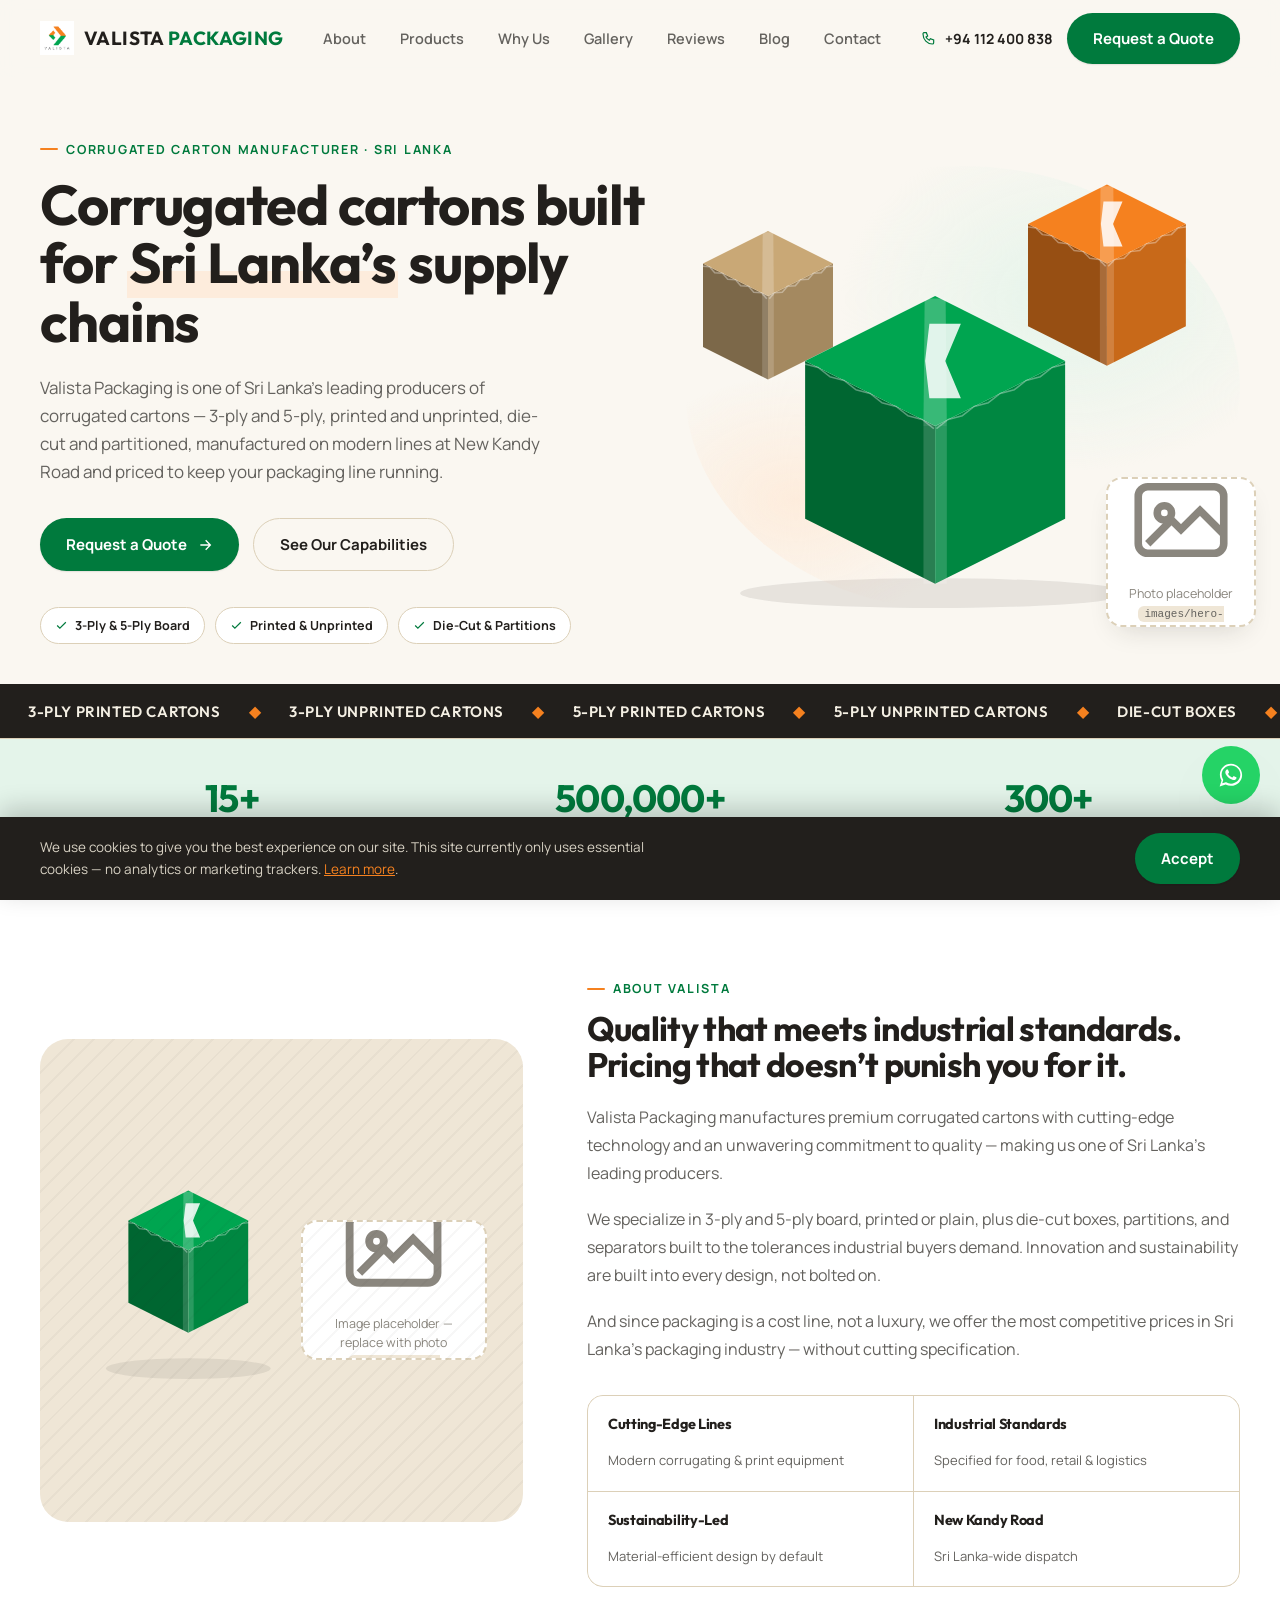
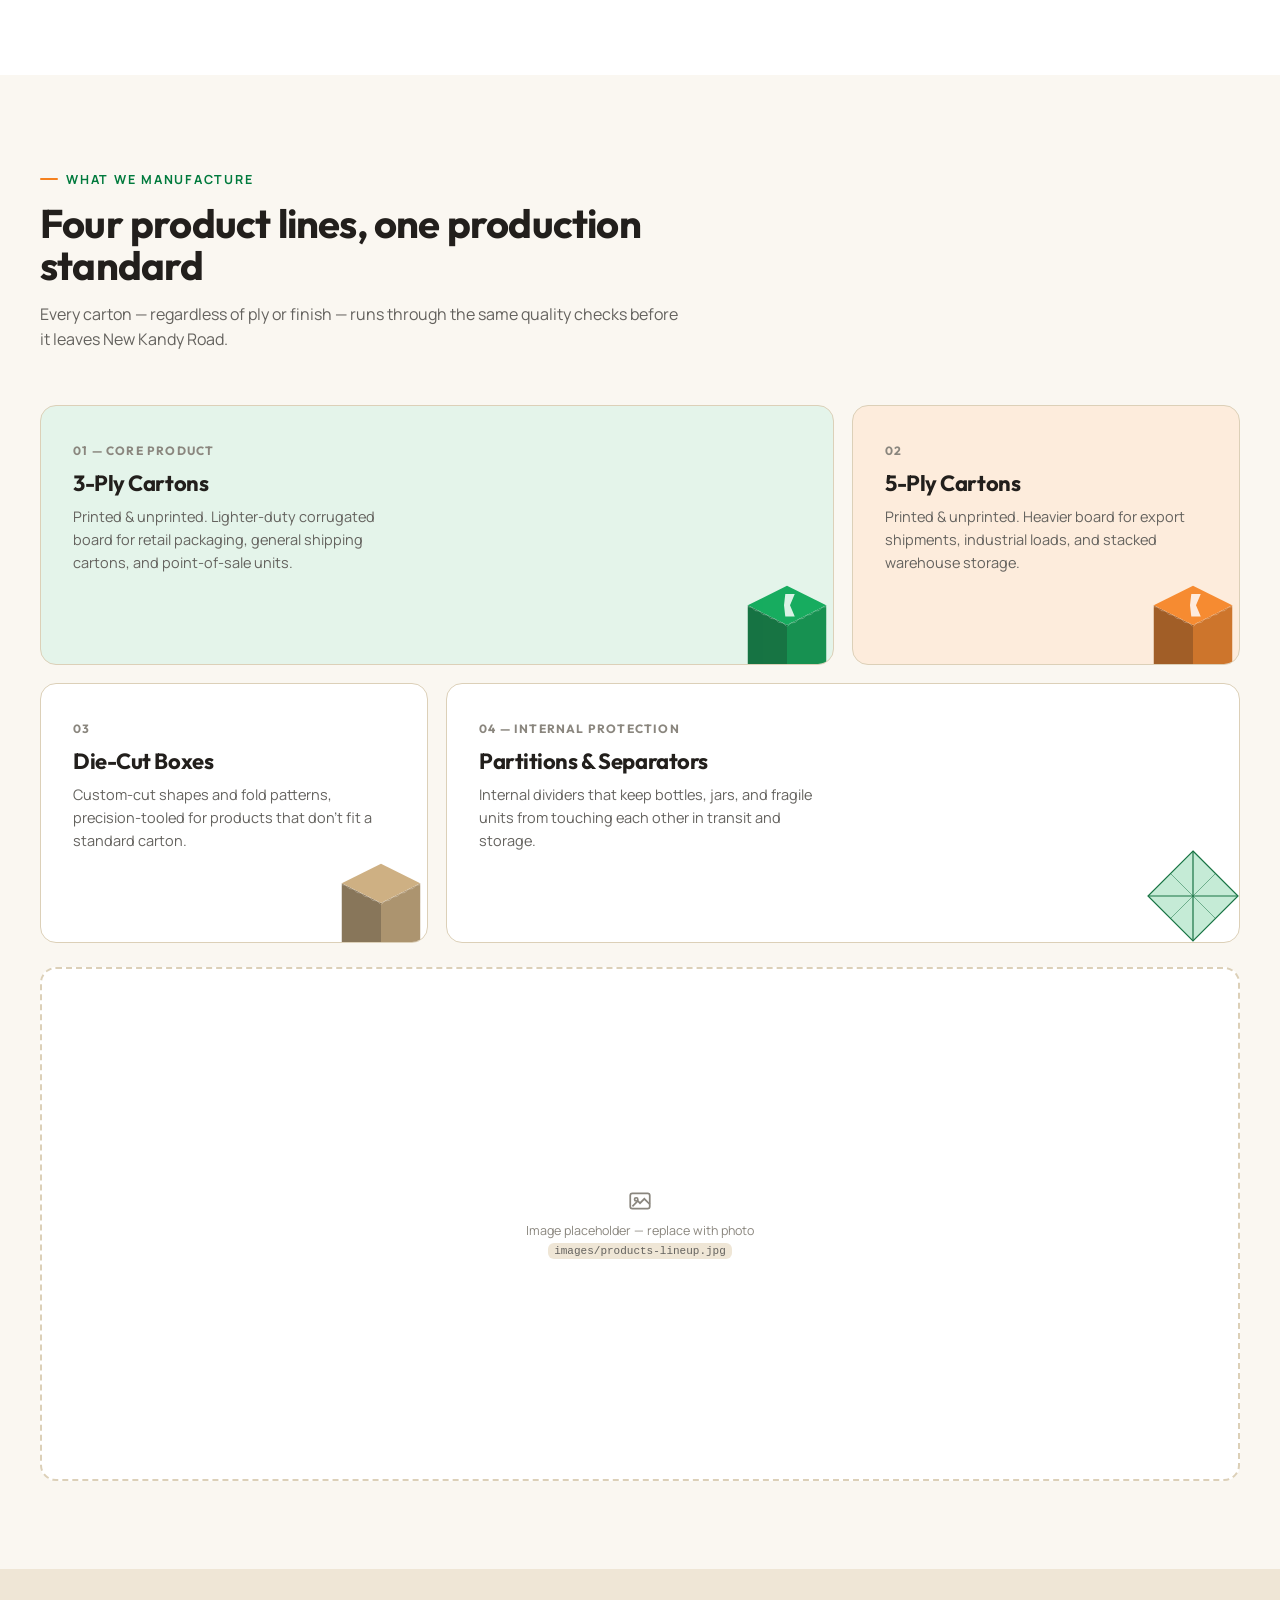
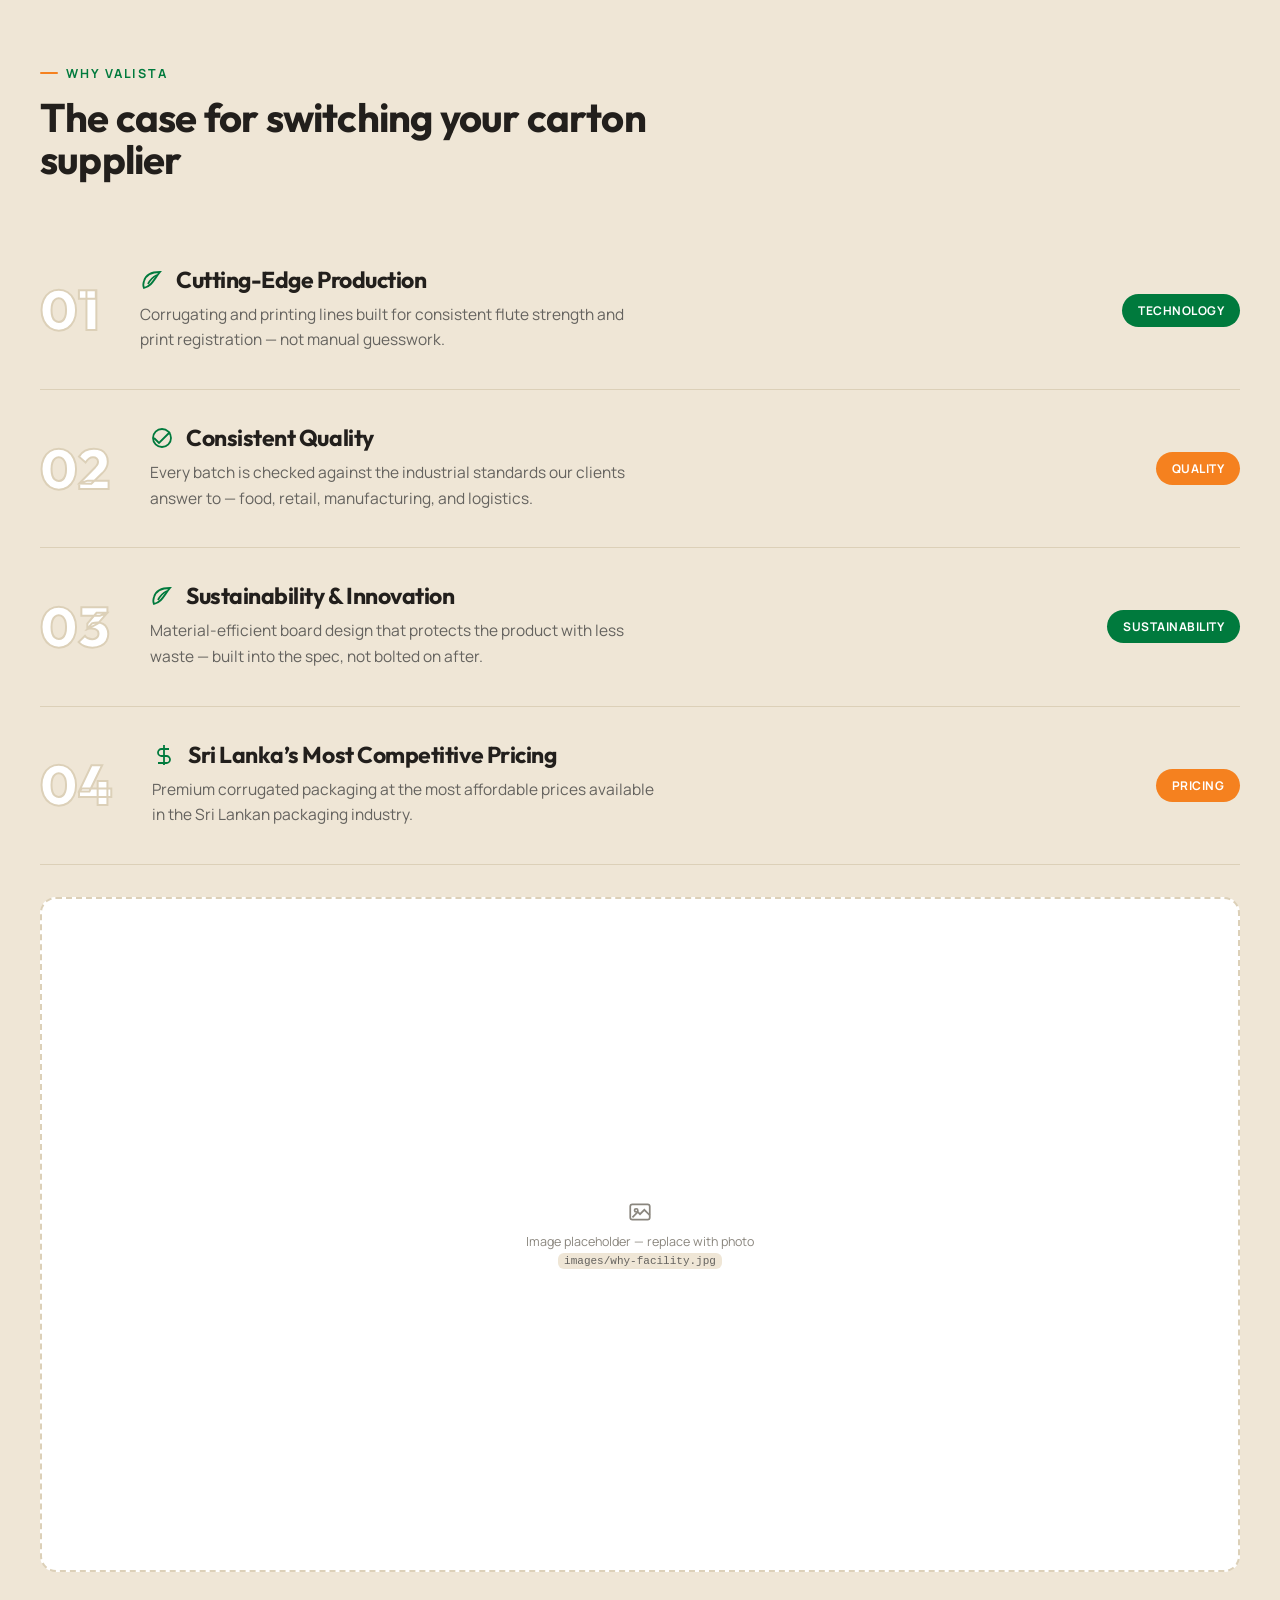
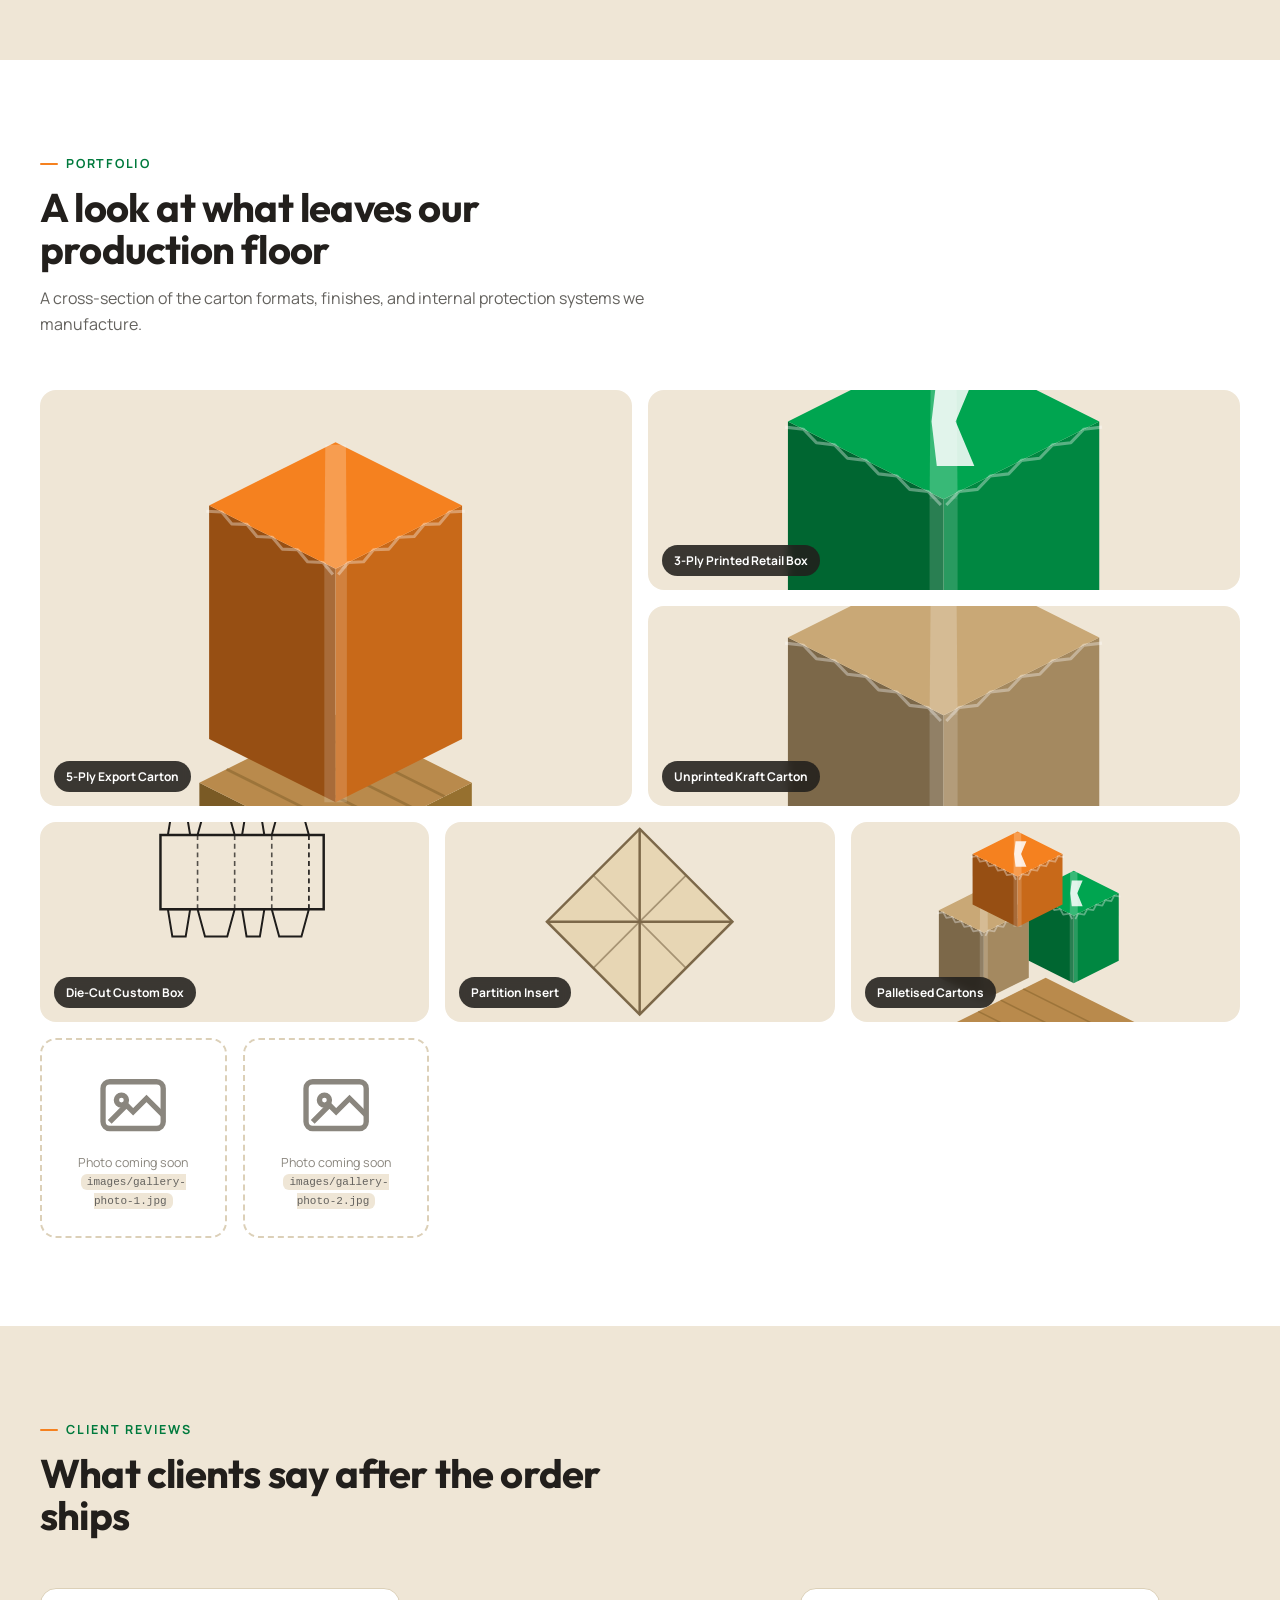
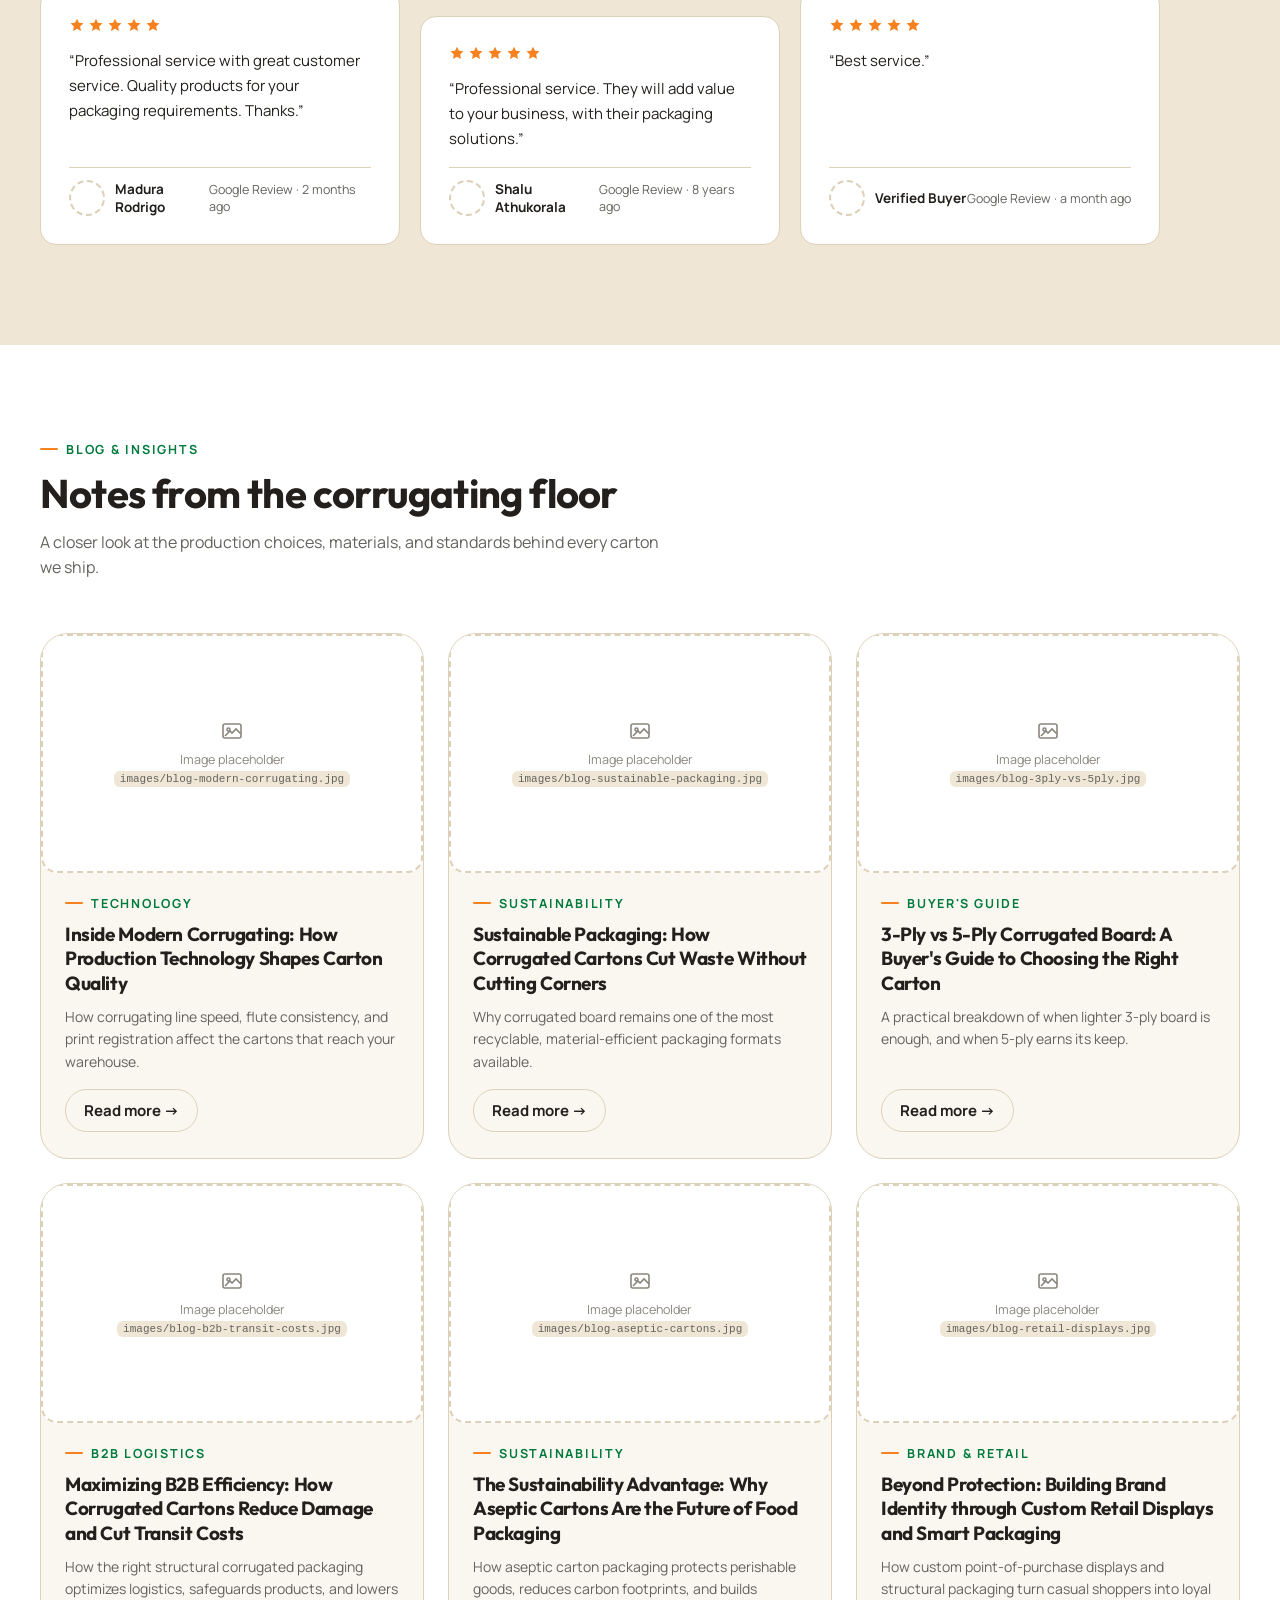
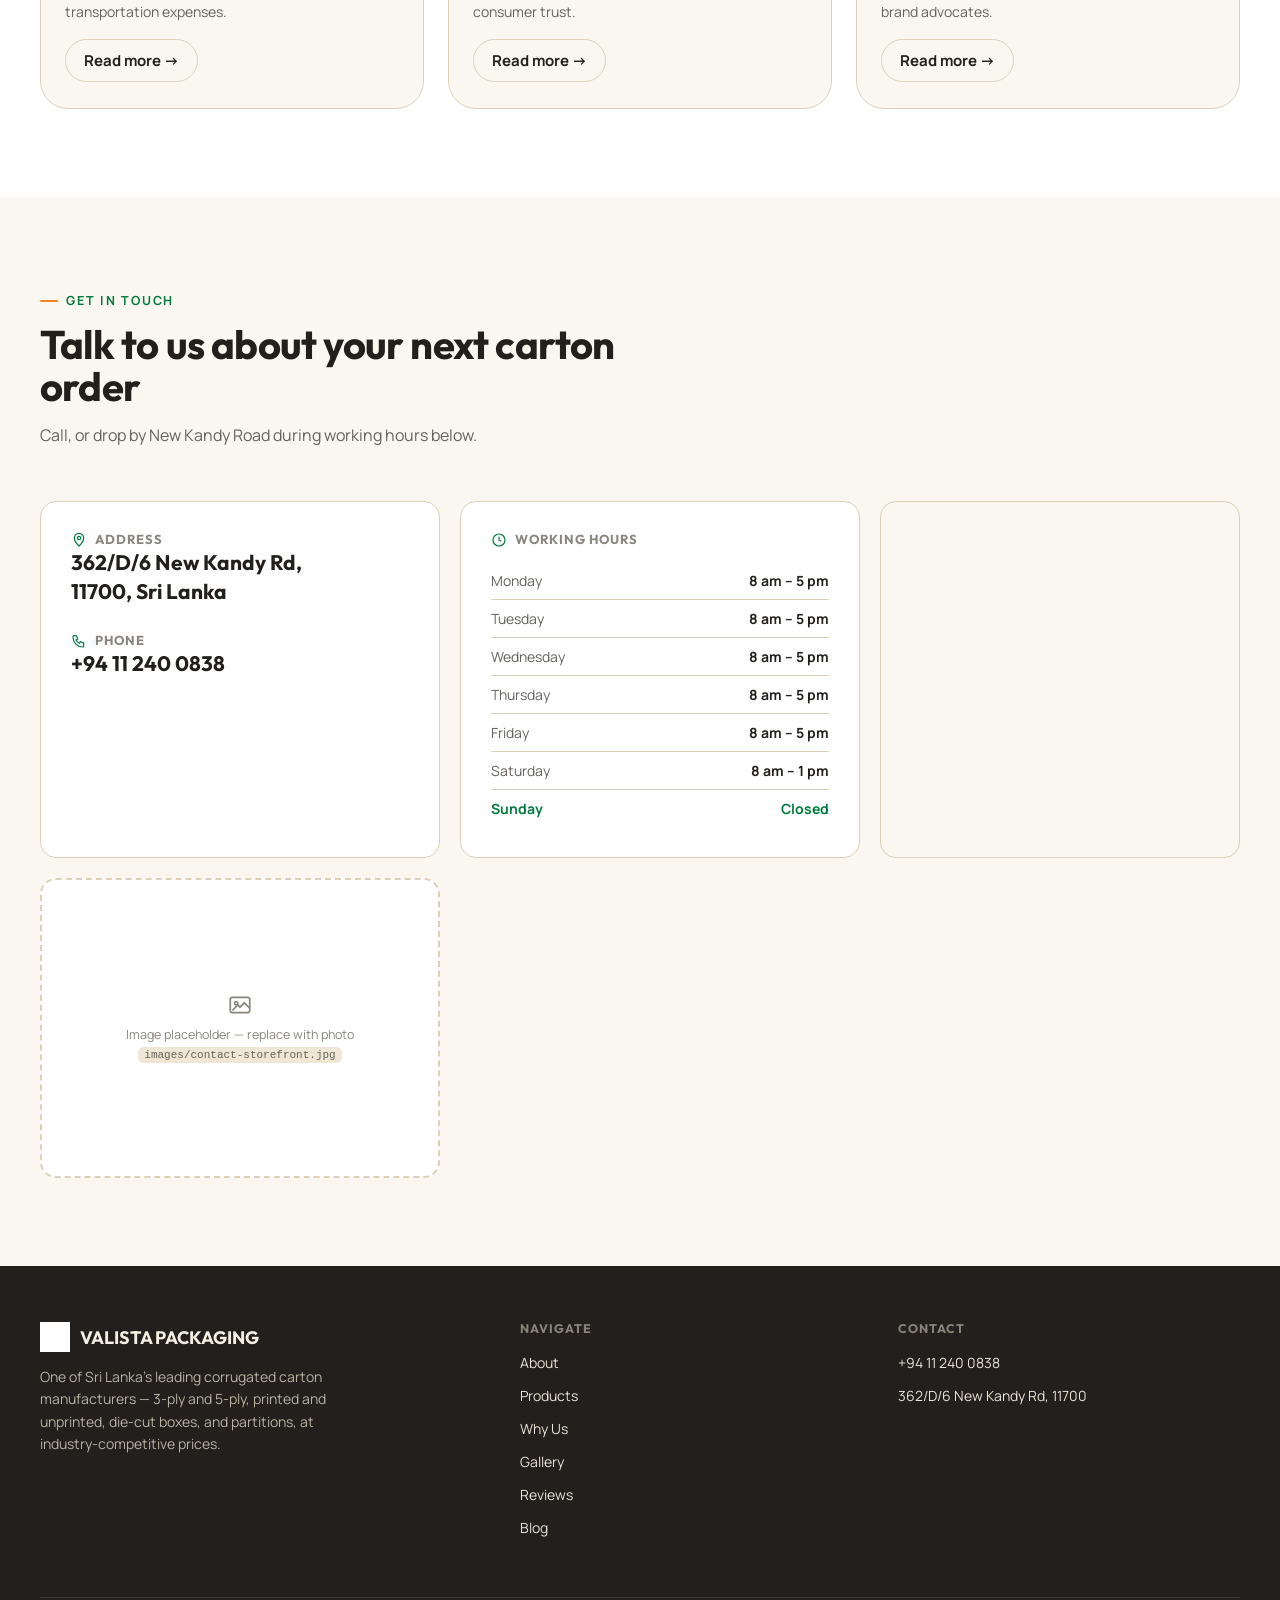
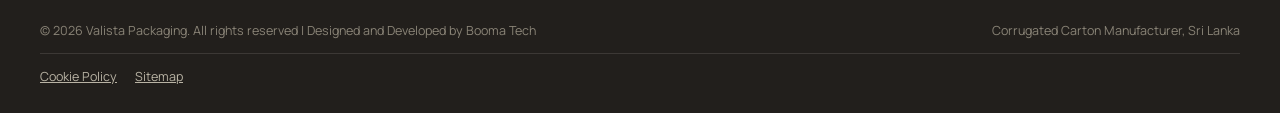
==== index.html @ a34e41cb "Add blogs, site-map" ====
<!DOCTYPE html>
<html lang="en">
<head>
<meta charset="UTF-8">
<meta name="viewport" content="width=device-width, initial-scale=1.0">
<title>Valista Packaging — Corrugated Carton Manufacturer, Sri Lanka</title>
<meta name="description" content="Valista Packaging manufactures 3-ply and 5-ply corrugated cartons, printed and unprinted, die-cut boxes, and partitions in Sri Lanka. Cutting-edge production, industrial-standard quality, competitive pricing.">
<link rel="preconnect" href="https://fonts.googleapis.com">
<link rel="preconnect" href="https://fonts.gstatic.com" crossorigin>
<link href="https://fonts.googleapis.com/css2?family=Outfit:wght@400;500;600;700;800&family=Manrope:wght@400;500;600;700&display=swap" rel="stylesheet">
<link rel="icon" type="image/png" href="images/logo.png">
<link rel="stylesheet" href="css/style.css">
</head>
<body>

<!-- ============ HEADER ============ -->
<header id="siteHeader">
  <div class="container nav-inner">
    <a href="#top" class="brand">
      <img src="images/logo.png" alt="Valista Packaging logo">
      <span class="brand-name">VALISTA <span>PACKAGING</span></span>
    </a>
    <nav class="links">
      <a href="#about">About</a>
      <a href="#products">Products</a>
      <a href="#why">Why Us</a>
      <a href="#gallery">Gallery</a>
      <a href="#reviews">Reviews</a>
      <a href="#blog">Blog</a>
      <a href="#contact">Contact</a>
    </nav>
    <div class="nav-cta">
      <a href="tel:+94112400838" class="nav-phone">
        <svg viewBox="0 0 24 24" fill="none" stroke="currentColor" stroke-width="1.8"><path d="M4 4h4l2 5-2.5 1.5a11 11 0 0 0 5 5L14 13l5 2v4a2 2 0 0 1-2 2C9.5 21 3 14.5 3 6a2 2 0 0 1 1-2Z"/></svg>
        +94 112 400 838
      </a>
      <a href="#contact" class="btn btn-primary">Request a Quote</a>
    </div>
    <button class="menu-toggle" id="menuToggle" aria-label="Open menu">
      <svg viewBox="0 0 24 24" fill="none" stroke="currentColor" stroke-width="1.8"><path d="M3 6h18M3 12h18M3 18h18"/></svg>
    </button>
  </div>
  <div class="mobile-panel" id="mobilePanel">
    <a href="#about">About</a>
    <a href="#products">Products</a>
    <a href="#why">Why Us</a>
    <a href="#gallery">Gallery</a>
    <a href="#reviews">Reviews</a>
    <a href="#blog">Blog</a>
    <a href="#contact">Contact</a>
    <a href="tel:+94112400838" class="btn btn-primary">Call +94 112 400 838</a>
  </div>
</header>

<div id="top"></div>

<!-- ============ HERO ============ -->
<section class="hero">
  <div class="container hero-grid">
    <div class="hero-copy">
      <span class="eyebrow">Corrugated Carton Manufacturer &middot; Sri Lanka</span>
      <h1>Corrugated cartons built for <span class="mark">Sri Lanka&rsquo;s</span> supply chains</h1>
      <p class="lead">Valista Packaging is one of Sri Lanka&rsquo;s leading producers of corrugated cartons — 3-ply and 5-ply, printed and unprinted, die-cut and partitioned, manufactured on modern lines at New Kandy Road and priced to keep your packaging line running.</p>
      <div class="hero-actions">
        <a href="#contact" class="btn btn-primary">
          Request a Quote
          <svg class="btn-icon" viewBox="0 0 24 24" fill="none" stroke="currentColor" stroke-width="2"><path d="M5 12h14M13 5l7 7-7 7"/></svg>
        </a>
        <a href="#products" class="btn btn-ghost">See Our Capabilities</a>
      </div>
      <div class="hero-chips">
        <span class="chip"><svg viewBox="0 0 24 24" fill="none" stroke="currentColor" stroke-width="2.2"><path d="M20 6 9 17l-5-5"/></svg>3-Ply &amp; 5-Ply Board</span>
        <span class="chip"><svg viewBox="0 0 24 24" fill="none" stroke="currentColor" stroke-width="2.2"><path d="M20 6 9 17l-5-5"/></svg>Printed &amp; Unprinted</span>
        <span class="chip"><svg viewBox="0 0 24 24" fill="none" stroke="currentColor" stroke-width="2.2"><path d="M20 6 9 17l-5-5"/></svg>Die-Cut &amp; Partitions</span>
      </div>
    </div>
    <div class="hero-visual">
      <div class="hero-blob"></div>
      <div class="img-placeholder" style="position:absolute;right:-16px;bottom:-16px;width:150px;aspect-ratio:1/1;z-index:2;box-shadow:var(--shadow-md);">
        <img src="images/hero-factory.jpg" alt="Valista Packaging factory floor" loading="lazy" onerror="this.remove()">
        <div class="ph-fallback">
          <svg class="ph-icon" viewBox="0 0 24 24" fill="none" stroke="currentColor" stroke-width="1.6" width="22" height="22"><rect x="3" y="5" width="18" height="14" rx="2"/><circle cx="8.5" cy="10.5" r="1.5"/><path d="M21 15l-5-5-4 4-2-2-5 5"/></svg>
          <span>Photo placeholder<br><code>images/hero-factory.jpg</code></span>
        </div>
      </div>
      <svg viewBox="0 0 560 480" xmlns="http://www.w3.org/2000/svg">
        <rect width="560" height="480" fill="none"/>
<ellipse cx="250" cy="460" rx="210" ry="16" fill="#221F1C" opacity="0.09"/>
<g opacity="1.0">
<polygon points="0.0,105.0 70.0,140.0 70.0,230.0 0.0,195.0" fill="#7C6849"/>
<polygon points="70.0,140.0 140.0,105.0 140.0,195.0 70.0,230.0" fill="#A48960"/>
<polygon points="70.0,70.0 140.0,105.0 70.0,140.0 0.0,105.0" fill="#C9A876"/>
<polyline points="-1.4,107.9 7.0,108.5 12.6,114.9 21.0,115.5 26.6,121.9 35.0,122.5 40.6,128.9 49.0,129.5 54.6,135.9 63.0,136.5 68.6,142.9" fill="none" stroke="#FFFFFF" stroke-width="1.6" stroke-linejoin="round" opacity="0.35"/>
<polyline points="71.4,142.9 77.0,136.5 85.4,135.9 91.0,129.5 99.4,128.9 105.0,122.5 113.4,121.9 119.0,115.5 127.4,114.9 133.0,108.5 141.4,107.9" fill="none" stroke="#FFFFFF" stroke-width="1.6" stroke-linejoin="round" opacity="0.35"/>
<polygon points="63.7,140.0 76.3,140.0 76.3,230.0 63.7,230.0" fill="#FFFFFF" opacity="0.16"/>
<polygon points="64.3,71.4 75.7,71.4 76.3,140.0 63.7,140.0" fill="#FFFFFF" opacity="0.22"/>
</g>
<g opacity="1.0">
<polygon points="350.0,62.5 435.0,105.0 435.0,215.0 350.0,172.5" fill="#974F13"/>
<polygon points="435.0,105.0 520.0,62.5 520.0,172.5 435.0,215.0" fill="#C86919"/>
<polygon points="435.0,20.0 520.0,62.5 435.0,105.0 350.0,62.5" fill="#F5811F"/>
<polyline points="348.6,65.4 358.5,66.8 365.6,73.9 375.5,75.2 382.6,82.4 392.5,83.8 399.6,90.9 409.5,92.2 416.6,99.4 426.5,100.8 433.6,107.9" fill="none" stroke="#FFFFFF" stroke-width="1.6" stroke-linejoin="round" opacity="0.35"/>
<polyline points="436.4,107.9 443.5,100.8 453.4,99.4 460.5,92.2 470.4,90.9 477.5,83.8 487.4,82.4 494.5,75.2 504.4,73.9 511.5,66.8 521.4,65.4" fill="none" stroke="#FFFFFF" stroke-width="1.6" stroke-linejoin="round" opacity="0.35"/>
<polygon points="427.4,105.0 442.6,105.0 442.6,215.0 427.4,215.0" fill="#FFFFFF" opacity="0.16"/>
<polygon points="428.1,21.7 441.9,21.7 442.6,105.0 427.4,105.0" fill="#FFFFFF" opacity="0.22"/>

        <g transform="translate(435.0,62.5)">
          <polygon points="-3.7,-24.3 16.8,-24.3 6.5,0.0 16.8,24.3 -3.7,24.3 -6.5,0.0" fill="#FFFFFF" opacity="0.85"/>
        </g>
</g>
<g opacity="1.0">
<polygon points="110.0,210.0 250.0,280.0 250.0,450.0 110.0,380.0" fill="#006631"/>
<polygon points="250.0,280.0 390.0,210.0 390.0,380.0 250.0,450.0" fill="#008741"/>
<polygon points="250.0,140.0 390.0,210.0 250.0,280.0 110.0,210.0" fill="#00A550"/>
<polyline points="108.6,212.9 124.0,217.0 136.6,226.9 152.0,231.0 164.6,240.9 180.0,245.0 192.6,254.9 208.0,259.0 220.6,268.9 236.0,273.0 248.6,282.9" fill="none" stroke="#FFFFFF" stroke-width="1.6" stroke-linejoin="round" opacity="0.35"/>
<polyline points="251.4,282.9 264.0,273.0 279.4,268.9 292.0,259.0 307.4,254.9 320.0,245.0 335.4,240.9 348.0,231.0 363.4,226.9 376.0,217.0 391.4,212.9" fill="none" stroke="#FFFFFF" stroke-width="1.6" stroke-linejoin="round" opacity="0.35"/>
<polygon points="237.4,280.0 262.6,280.0 262.6,450.0 237.4,450.0" fill="#FFFFFF" opacity="0.16"/>
<polygon points="238.7,142.8 261.3,142.8 262.6,280.0 237.4,280.0" fill="#FFFFFF" opacity="0.22"/>

        <g transform="translate(250.0,210.0)">
          <polygon points="-6.2,-40.0 27.7,-40.0 10.8,0.0 27.7,40.0 -6.2,40.0 -10.8,0.0" fill="#FFFFFF" opacity="0.85"/>
        </g>
</g>
      </svg>
    </div>
  </div>
</section>

<!-- ============ MARQUEE ============ -->
<div class="marquee-wrap">
  <div class="marquee-track" id="marqueeTrack">
    <span>3-Ply Printed Cartons</span>
<span class="dot">&#9670;</span>
<span>3-Ply Unprinted Cartons</span>
<span class="dot">&#9670;</span>
<span>5-Ply Printed Cartons</span>
<span class="dot">&#9670;</span>
<span>5-Ply Unprinted Cartons</span>
<span class="dot">&#9670;</span>
<span>Die-Cut Boxes</span>
<span class="dot">&#9670;</span>
<span>Partitions &amp; Separators</span>
<span class="dot">&#9670;</span>
  </div>
</div>

<!-- ============ STATS BANNER ============ -->
<!-- EDIT: replace placeholder stats below with real figures -->
<section class="stats-banner reveal">
  <div class="container stats-grid">
    <div class="stat">
      <h3>15+</h3>
      <p>Years of Industry Experience</p>
    </div>
    <div class="stat">
      <h3>500,000+</h3>
      <p>Boxes Manufactured / Month</p>
    </div>
    <div class="stat">
      <h3>300+</h3>
      <p>Customers Served</p>
    </div>
  </div>
</section>

<!-- ============ ABOUT ============ -->
<section class="about" id="about">
  <div class="container about-grid">
    <div class="about-art reveal">
      <svg viewBox="0 0 300 300" xmlns="http://www.w3.org/2000/svg">
        <ellipse cx="150" cy="268" rx="110" ry="14" fill="#221F1C" opacity="0.08"/>
<g opacity="1.0">
<polygon points="70.0,70.0 150.0,110.0 150.0,220.0 70.0,180.0" fill="#006631"/>
<polygon points="150.0,110.0 230.0,70.0 230.0,180.0 150.0,220.0" fill="#008741"/>
<polygon points="150.0,30.0 230.0,70.0 150.0,110.0 70.0,70.0" fill="#00A550"/>
<polyline points="68.6,72.9 78.0,74.0 84.6,80.9 94.0,82.0 100.6,88.9 110.0,90.0 116.6,96.9 126.0,98.0 132.6,104.9 142.0,106.0 148.6,112.9" fill="none" stroke="#FFFFFF" stroke-width="1.6" stroke-linejoin="round" opacity="0.35"/>
<polyline points="151.4,112.9 158.0,106.0 167.4,104.9 174.0,98.0 183.4,96.9 190.0,90.0 199.4,88.9 206.0,82.0 215.4,80.9 222.0,74.0 231.4,72.9" fill="none" stroke="#FFFFFF" stroke-width="1.6" stroke-linejoin="round" opacity="0.35"/>
<polygon points="142.8,110.0 157.2,110.0 157.2,220.0 142.8,220.0" fill="#FFFFFF" opacity="0.16"/>
<polygon points="143.5,31.6 156.5,31.6 157.2,110.0 142.8,110.0" fill="#FFFFFF" opacity="0.22"/>

        <g transform="translate(150.0,70.0)">
          <polygon points="-3.5,-22.9 15.8,-22.9 6.2,0.0 15.8,22.9 -3.5,22.9 -6.2,0.0" fill="#FFFFFF" opacity="0.85"/>
        </g>
</g>
      </svg>
      <div class="img-placeholder" style="margin-top:20px;aspect-ratio:4/3;">
        <img src="images/about-factory.jpg" alt="Valista Packaging production facility" loading="lazy" onerror="this.remove()">
        <div class="ph-fallback">
          <svg class="ph-icon" viewBox="0 0 24 24" fill="none" stroke="currentColor" stroke-width="1.6" width="26" height="26"><rect x="3" y="5" width="18" height="14" rx="2"/><circle cx="8.5" cy="10.5" r="1.5"/><path d="M21 15l-5-5-4 4-2-2-5 5"/></svg>
          <span>Image placeholder — replace with photo<br><code>images/about-factory.jpg</code></span>
        </div>
      </div>
    </div>
    <div class="about-copy reveal">
      <span class="eyebrow">About Valista</span>
      <h2 style="font-size:34px;margin-top:14px;">Quality that meets industrial standards. Pricing that doesn&rsquo;t punish you for it.</h2>
      <p>Valista Packaging manufactures premium corrugated cartons with cutting-edge technology and an unwavering commitment to quality — making us one of Sri Lanka&rsquo;s leading producers.</p>
      <p>We specialize in 3-ply and 5-ply board, printed or plain, plus die-cut boxes, partitions, and separators built to the tolerances industrial buyers demand. Innovation and sustainability are built into every design, not bolted on.</p>
      <p>And since packaging is a cost line, not a luxury, we offer the most competitive prices in Sri Lanka&rsquo;s packaging industry — without cutting specification.</p>
      <div class="about-stats">
        <div>
          <h4>Cutting-Edge Lines</h4>
          <p>Modern corrugating &amp; print equipment</p>
        </div>
        <div>
          <h4>Industrial Standards</h4>
          <p>Specified for food, retail &amp; logistics</p>
        </div>
        <div>
          <h4>Sustainability-Led</h4>
          <p>Material-efficient design by default</p>
        </div>
        <div>
          <h4>New Kandy Road</h4>
          <p>Sri Lanka-wide dispatch</p>
        </div>
      </div>
    </div>
  </div>
</section>

<!-- ============ PRODUCTS ============ -->
<section class="products" id="products">
  <div class="container">
    <div class="sec-head reveal">
      <span class="eyebrow">What We Manufacture</span>
      <h2>Four product lines, one production standard</h2>
      <p>Every carton — regardless of ply or finish — runs through the same quality checks before it leaves New Kandy Road.</p>
    </div>
    <div class="bento">
      <div class="product-card card-lg tone-green reveal">
        <div>
          <span class="p-num">01 — CORE PRODUCT</span>
          <h3>3-Ply Cartons</h3>
          <p>Printed &amp; unprinted. Lighter-duty corrugated board for retail packaging, general shipping cartons, and point-of-sale units.</p>
        </div>
        <svg class="p-icon" viewBox="0 0 200 260" xmlns="http://www.w3.org/2000/svg"><g opacity="1.0">
<polygon points="15.0,102.5 100.0,145.0 100.0,275.0 15.0,232.5" fill="#006631"/>
<polygon points="100.0,145.0 185.0,102.5 185.0,232.5 100.0,275.0" fill="#008741"/>
<polygon points="100.0,60.0 185.0,102.5 100.0,145.0 15.0,102.5" fill="#00A550"/>
<polyline points="13.6,105.4 23.5,106.8 30.6,113.9 40.5,115.2 47.6,122.4 57.5,123.8 64.6,130.9 74.5,132.2 81.6,139.4 91.5,140.8 98.6,147.9" fill="none" stroke="#FFFFFF" stroke-width="1.6" stroke-linejoin="round" opacity="0.35"/>
<polyline points="101.4,147.9 108.5,140.8 118.4,139.4 125.5,132.2 135.4,130.9 142.5,123.8 152.4,122.4 159.5,115.2 169.4,113.9 176.5,106.8 186.4,105.4" fill="none" stroke="#FFFFFF" stroke-width="1.6" stroke-linejoin="round" opacity="0.35"/>

        <g transform="translate(100.0,102.5)">
          <polygon points="-3.7,-24.3 16.8,-24.3 6.5,0.0 16.8,24.3 -3.7,24.3 -6.5,0.0" fill="#FFFFFF" opacity="0.85"/>
        </g>
</g></svg>
      </div>
      <div class="product-card card-sm tone-orange reveal">
        <div>
          <span class="p-num">02</span>
          <h3>5-Ply Cartons</h3>
          <p>Printed &amp; unprinted. Heavier board for export shipments, industrial loads, and stacked warehouse storage.</p>
        </div>
        <svg class="p-icon" viewBox="0 0 200 260" xmlns="http://www.w3.org/2000/svg"><g opacity="1.0">
<polygon points="15.0,102.5 100.0,145.0 100.0,275.0 15.0,232.5" fill="#974F13"/>
<polygon points="100.0,145.0 185.0,102.5 185.0,232.5 100.0,275.0" fill="#C86919"/>
<polygon points="100.0,60.0 185.0,102.5 100.0,145.0 15.0,102.5" fill="#F5811F"/>
<polyline points="13.6,105.4 23.5,106.8 30.6,113.9 40.5,115.2 47.6,122.4 57.5,123.8 64.6,130.9 74.5,132.2 81.6,139.4 91.5,140.8 98.6,147.9" fill="none" stroke="#FFFFFF" stroke-width="1.6" stroke-linejoin="round" opacity="0.35"/>
<polyline points="101.4,147.9 108.5,140.8 118.4,139.4 125.5,132.2 135.4,130.9 142.5,123.8 152.4,122.4 159.5,115.2 169.4,113.9 176.5,106.8 186.4,105.4" fill="none" stroke="#FFFFFF" stroke-width="1.6" stroke-linejoin="round" opacity="0.35"/>

        <g transform="translate(100.0,102.5)">
          <polygon points="-3.7,-24.3 16.8,-24.3 6.5,0.0 16.8,24.3 -3.7,24.3 -6.5,0.0" fill="#FFFFFF" opacity="0.85"/>
        </g>
</g></svg>
      </div>
      <div class="product-card card-sm reveal">
        <div>
          <span class="p-num">03</span>
          <h3>Die-Cut Boxes</h3>
          <p>Custom-cut shapes and fold patterns, precision-tooled for products that don&rsquo;t fit a standard carton.</p>
        </div>
        <svg class="p-icon" viewBox="0 0 200 260" xmlns="http://www.w3.org/2000/svg"><g opacity="1.0">
<polygon points="15.0,102.5 100.0,145.0 100.0,275.0 15.0,232.5" fill="#7C6849"/>
<polygon points="100.0,145.0 185.0,102.5 185.0,232.5 100.0,275.0" fill="#A48960"/>
<polygon points="100.0,60.0 185.0,102.5 100.0,145.0 15.0,102.5" fill="#C9A876"/>
<polyline points="13.6,105.4 23.5,106.8 30.6,113.9 40.5,115.2 47.6,122.4 57.5,123.8 64.6,130.9 74.5,132.2 81.6,139.4 91.5,140.8 98.6,147.9" fill="none" stroke="#FFFFFF" stroke-width="1.6" stroke-linejoin="round" opacity="0.35"/>
<polyline points="101.4,147.9 108.5,140.8 118.4,139.4 125.5,132.2 135.4,130.9 142.5,123.8 152.4,122.4 159.5,115.2 169.4,113.9 176.5,106.8 186.4,105.4" fill="none" stroke="#FFFFFF" stroke-width="1.6" stroke-linejoin="round" opacity="0.35"/>
</g></svg>
      </div>
      <div class="product-card card-lg reveal">
        <div>
          <span class="p-num">04 — INTERNAL PROTECTION</span>
          <h3>Partitions &amp; Separators</h3>
          <p>Internal dividers that keep bottles, jars, and fragile units from touching each other in transit and storage.</p>
        </div>
        <svg class="p-icon" viewBox="0 0 200 200" xmlns="http://www.w3.org/2000/svg"><polygon points="100.0,25.0 175.0,100.0 100.0,175.0 25.0,100.0" fill="#BFE9D2" stroke="#006631" stroke-width="2"/>
<line x1="25.0" y1="100.0" x2="175.0" y2="100.0" stroke="#006631" stroke-width="2"/>
<line x1="100.0" y1="25.0" x2="100.0" y2="175.0" stroke="#006631" stroke-width="2"/>
<line x1="62.5" y1="62.5" x2="100.0" y2="100.0" stroke="#006631" stroke-width="1.4" opacity="0.6"/>
<line x1="137.5" y1="62.5" x2="100.0" y2="100.0" stroke="#006631" stroke-width="1.4" opacity="0.6"/>
<line x1="62.5" y1="137.5" x2="100.0" y2="100.0" stroke="#006631" stroke-width="1.4" opacity="0.6"/>
<line x1="137.5" y1="137.5" x2="100.0" y2="100.0" stroke="#006631" stroke-width="1.4" opacity="0.6"/></svg>
      </div>
    </div>
    <div class="img-placeholder reveal" style="margin-top:24px;aspect-ratio:21/9;">
      <img src="images/products-lineup.jpg" alt="Valista Packaging product line-up" loading="lazy" onerror="this.remove()">
      <div class="ph-fallback">
        <svg class="ph-icon" viewBox="0 0 24 24" fill="none" stroke="currentColor" stroke-width="1.6" width="26" height="26"><rect x="3" y="5" width="18" height="14" rx="2"/><circle cx="8.5" cy="10.5" r="1.5"/><path d="M21 15l-5-5-4 4-2-2-5 5"/></svg>
        <span>Image placeholder — replace with photo<br><code>images/products-lineup.jpg</code></span>
      </div>
    </div>
  </div>
</section>

<!-- ============ WHY US ============ -->
<section class="why" id="why">
  <div class="container">
    <div class="sec-head reveal">
      <span class="eyebrow">Why Valista</span>
      <h2>The case for switching your carton supplier</h2>
    </div>

    <div class="why-row reveal">
      <span class="why-index">01</span>
      <div class="why-body">
        <h3>
          <svg viewBox="0 0 24 24" fill="none" stroke="currentColor" stroke-width="1.8"><path d="M4 20c8-2 10-9 16-16-7 0-14 2-16 9-1 3-1 5 0 7Z"/><path d="M8 16c2-4 5-7 9-9"/></svg>
          Cutting-Edge Production
        </h3>
        <p>Corrugating and printing lines built for consistent flute strength and print registration — not manual guesswork.</p>
      </div>
      <span class="why-tag g">Technology</span>
    </div>

    <div class="why-row reverse reveal">
      <span class="why-index">02</span>
      <div class="why-body">
        <h3>
          <svg viewBox="0 0 24 24" fill="none" stroke="currentColor" stroke-width="1.8"><path d="M20 6 9 17l-5-5"/><circle cx="12" cy="12" r="9"/></svg>
          Consistent Quality
        </h3>
        <p>Every batch is checked against the industrial standards our clients answer to — food, retail, manufacturing, and logistics.</p>
      </div>
      <span class="why-tag o">Quality</span>
    </div>

    <div class="why-row reveal">
      <span class="why-index">03</span>
      <div class="why-body">
        <h3>
          <svg viewBox="0 0 24 24" fill="none" stroke="currentColor" stroke-width="1.8"><path d="M4 20c8-2 10-9 16-16-7 0-14 2-16 9-1 3-1 5 0 7Z"/><path d="M8 16c2-4 5-7 9-9"/></svg>
          Sustainability &amp; Innovation
        </h3>
        <p>Material-efficient board design that protects the product with less waste — built into the spec, not bolted on after.</p>
      </div>
      <span class="why-tag g">Sustainability</span>
    </div>

    <div class="why-row reverse reveal">
      <span class="why-index">04</span>
      <div class="why-body">
        <h3>
          <svg viewBox="0 0 24 24" fill="none" stroke="currentColor" stroke-width="1.8"><path d="M12 2v20M17 6H9.5a3.5 3.5 0 0 0 0 7h5a3.5 3.5 0 0 1 0 7H6"/></svg>
          Sri Lanka&rsquo;s Most Competitive Pricing
        </h3>
        <p>Premium corrugated packaging at the most affordable prices available in the Sri Lankan packaging industry.</p>
      </div>
      <span class="why-tag o">Pricing</span>
    </div>

    <div class="img-placeholder reveal" style="margin-top:32px;aspect-ratio:16/9;">
      <img src="images/why-facility.jpg" alt="Valista Packaging facility" loading="lazy" onerror="this.remove()">
      <div class="ph-fallback">
        <svg class="ph-icon" viewBox="0 0 24 24" fill="none" stroke="currentColor" stroke-width="1.6" width="26" height="26"><rect x="3" y="5" width="18" height="14" rx="2"/><circle cx="8.5" cy="10.5" r="1.5"/><path d="M21 15l-5-5-4 4-2-2-5 5"/></svg>
        <span>Image placeholder — replace with photo<br><code>images/why-facility.jpg</code></span>
      </div>
    </div>
  </div>
</section>

<!-- ============ GALLERY ============ -->
<section class="gallery" id="gallery">
  <div class="container">
    <div class="sec-head reveal">
      <span class="eyebrow">Portfolio</span>
      <h2>A look at what leaves our production floor</h2>
      <p>A cross-section of the carton formats, finishes, and internal protection systems we manufacture.</p>
    </div>
    <div class="gallery-grid">
      <div class="gallery-item g1 reveal">
        <svg viewBox="0 0 200 260" xmlns="http://www.w3.org/2000/svg"><polygon points="30.0,225.0 100.0,260.0 100.0,276.0 30.0,241.0" fill="#7A5A25"/>
<polygon points="100.0,260.0 170.0,225.0 170.0,241.0 100.0,276.0" fill="#96702F"/>
<polygon points="100.0,190.0 170.0,225.0 100.0,260.0 30.0,225.0" fill="#B98A4C"/>
<line x1="44.0" y1="218.0" x2="114.0" y2="253.0" stroke="#7A5A25" stroke-width="1.4" opacity="0.45"/>
<line x1="58.0" y1="211.0" x2="128.0" y2="246.0" stroke="#7A5A25" stroke-width="1.4" opacity="0.45"/>
<line x1="72.0" y1="204.0" x2="142.0" y2="239.0" stroke="#7A5A25" stroke-width="1.4" opacity="0.45"/>
<line x1="86.0" y1="197.0" x2="156.0" y2="232.0" stroke="#7A5A25" stroke-width="1.4" opacity="0.45"/>
<g opacity="1.0">
<polygon points="35.0,82.5 100.0,115.0 100.0,235.0 35.0,202.5" fill="#974F13"/>
<polygon points="100.0,115.0 165.0,82.5 165.0,202.5 100.0,235.0" fill="#C86919"/>
<polygon points="100.0,50.0 165.0,82.5 100.0,115.0 35.0,82.5" fill="#F5811F"/>
<polyline points="33.6,85.4 41.5,85.8 46.6,91.9 54.5,92.2 59.6,98.4 67.5,98.8 72.6,104.9 80.5,105.2 85.6,111.4 93.5,111.8 98.6,117.9" fill="none" stroke="#FFFFFF" stroke-width="1.6" stroke-linejoin="round" opacity="0.35"/>
<polyline points="101.4,117.9 106.5,111.8 114.4,111.4 119.5,105.2 127.4,104.9 132.5,98.8 140.4,98.4 145.5,92.2 153.4,91.9 158.5,85.8 166.4,85.4" fill="none" stroke="#FFFFFF" stroke-width="1.6" stroke-linejoin="round" opacity="0.35"/>
<polygon points="94.2,115.0 105.8,115.0 105.8,235.0 94.2,235.0" fill="#FFFFFF" opacity="0.16"/>
<polygon points="94.7,51.3 105.3,51.3 105.8,115.0 94.2,115.0" fill="#FFFFFF" opacity="0.22"/>
</g></svg>
        <span class="gallery-tag">5-Ply Export Carton</span>
      </div>
      <div class="gallery-item g2 reveal">
        <svg viewBox="0 0 200 200" xmlns="http://www.w3.org/2000/svg"><g opacity="1.0">
<polygon points="20.0,65.0 100.0,105.0 100.0,205.0 20.0,165.0" fill="#006631"/>
<polygon points="100.0,105.0 180.0,65.0 180.0,165.0 100.0,205.0" fill="#008741"/>
<polygon points="100.0,25.0 180.0,65.0 100.0,105.0 20.0,65.0" fill="#00A550"/>
<polyline points="18.6,67.9 28.0,69.0 34.6,75.9 44.0,77.0 50.6,83.9 60.0,85.0 66.6,91.9 76.0,93.0 82.6,99.9 92.0,101.0 98.6,107.9" fill="none" stroke="#FFFFFF" stroke-width="1.6" stroke-linejoin="round" opacity="0.35"/>
<polyline points="101.4,107.9 108.0,101.0 117.4,99.9 124.0,93.0 133.4,91.9 140.0,85.0 149.4,83.9 156.0,77.0 165.4,75.9 172.0,69.0 181.4,67.9" fill="none" stroke="#FFFFFF" stroke-width="1.6" stroke-linejoin="round" opacity="0.35"/>
<polygon points="92.8,105.0 107.2,105.0 107.2,205.0 92.8,205.0" fill="#FFFFFF" opacity="0.16"/>
<polygon points="93.5,26.6 106.5,26.6 107.2,105.0 92.8,105.0" fill="#FFFFFF" opacity="0.22"/>

        <g transform="translate(100.0,65.0)">
          <polygon points="-3.5,-22.9 15.8,-22.9 6.2,0.0 15.8,22.9 -3.5,22.9 -6.2,0.0" fill="#FFFFFF" opacity="0.85"/>
        </g>
</g></svg>
        <span class="gallery-tag">3-Ply Printed Retail Box</span>
      </div>
      <div class="gallery-item g3 reveal">
        <svg viewBox="0 0 200 200" xmlns="http://www.w3.org/2000/svg"><g opacity="1.0">
<polygon points="20.0,65.0 100.0,105.0 100.0,205.0 20.0,165.0" fill="#7C6849"/>
<polygon points="100.0,105.0 180.0,65.0 180.0,165.0 100.0,205.0" fill="#A48960"/>
<polygon points="100.0,25.0 180.0,65.0 100.0,105.0 20.0,65.0" fill="#C9A876"/>
<polyline points="18.6,67.9 28.0,69.0 34.6,75.9 44.0,77.0 50.6,83.9 60.0,85.0 66.6,91.9 76.0,93.0 82.6,99.9 92.0,101.0 98.6,107.9" fill="none" stroke="#FFFFFF" stroke-width="1.6" stroke-linejoin="round" opacity="0.35"/>
<polyline points="101.4,107.9 108.0,101.0 117.4,99.9 124.0,93.0 133.4,91.9 140.0,85.0 149.4,83.9 156.0,77.0 165.4,75.9 172.0,69.0 181.4,67.9" fill="none" stroke="#FFFFFF" stroke-width="1.6" stroke-linejoin="round" opacity="0.35"/>
<polygon points="92.8,105.0 107.2,105.0 107.2,205.0 92.8,205.0" fill="#FFFFFF" opacity="0.16"/>
<polygon points="93.5,26.6 106.5,26.6 107.2,105.0 92.8,105.0" fill="#FFFFFF" opacity="0.22"/>
</g></svg>
        <span class="gallery-tag">Unprinted Kraft Carton</span>
      </div>
      <div class="gallery-item g4 reveal">
        <svg viewBox="0 0 200 200" xmlns="http://www.w3.org/2000/svg"><polygon points="40,30 172,30 172,90 40,90" fill="none" stroke="#1F1D1B" stroke-width="2"/>
<line x1="70" y1="30" x2="70" y2="90" stroke="#1F1D1B" stroke-width="1.3" stroke-dasharray="4 3" opacity="0.75"/>
<line x1="100" y1="30" x2="100" y2="90" stroke="#1F1D1B" stroke-width="1.3" stroke-dasharray="4 3" opacity="0.75"/>
<line x1="130" y1="30" x2="130" y2="90" stroke="#1F1D1B" stroke-width="1.3" stroke-dasharray="4 3" opacity="0.75"/>
<line x1="160" y1="30" x2="160" y2="90" stroke="#1F1D1B" stroke-width="1.3" stroke-dasharray="4 3" opacity="0.75"/>
<polygon points="46.0,30 64.0,30 60.4,8 49.6,8" fill="none" stroke="#1F1D1B" stroke-width="1.6"/>
<polygon points="46.0,90 64.0,90 60.4,112 49.6,112" fill="none" stroke="#1F1D1B" stroke-width="1.6"/>
<line x1="40" y1="30" x2="70" y2="30" stroke="#1F1D1B" stroke-width="1.3" stroke-dasharray="4 3" opacity="0.75"/>
<line x1="40" y1="90" x2="70" y2="90" stroke="#1F1D1B" stroke-width="1.3" stroke-dasharray="4 3" opacity="0.75"/>
<polygon points="70.0,30 100.0,30 94.0,8 76.0,8" fill="none" stroke="#1F1D1B" stroke-width="1.6"/>
<polygon points="70.0,90 100.0,90 94.0,112 76.0,112" fill="none" stroke="#1F1D1B" stroke-width="1.6"/>
<line x1="70" y1="30" x2="100" y2="30" stroke="#1F1D1B" stroke-width="1.3" stroke-dasharray="4 3" opacity="0.75"/>
<line x1="70" y1="90" x2="100" y2="90" stroke="#1F1D1B" stroke-width="1.3" stroke-dasharray="4 3" opacity="0.75"/>
<polygon points="106.0,30 124.0,30 120.4,8 109.6,8" fill="none" stroke="#1F1D1B" stroke-width="1.6"/>
<polygon points="106.0,90 124.0,90 120.4,112 109.6,112" fill="none" stroke="#1F1D1B" stroke-width="1.6"/>
<line x1="100" y1="30" x2="130" y2="30" stroke="#1F1D1B" stroke-width="1.3" stroke-dasharray="4 3" opacity="0.75"/>
<line x1="100" y1="90" x2="130" y2="90" stroke="#1F1D1B" stroke-width="1.3" stroke-dasharray="4 3" opacity="0.75"/>
<polygon points="130.0,30 160.0,30 154.0,8 136.0,8" fill="none" stroke="#1F1D1B" stroke-width="1.6"/>
<polygon points="130.0,90 160.0,90 154.0,112 136.0,112" fill="none" stroke="#1F1D1B" stroke-width="1.6"/>
<line x1="130" y1="30" x2="160" y2="30" stroke="#1F1D1B" stroke-width="1.3" stroke-dasharray="4 3" opacity="0.75"/>
<line x1="130" y1="90" x2="160" y2="90" stroke="#1F1D1B" stroke-width="1.3" stroke-dasharray="4 3" opacity="0.75"/>
<line x1="160" y1="30" x2="160" y2="90" stroke="#1F1D1B" stroke-width="1.3" stroke-dasharray="4 3" opacity="0.75"/></svg>
        <span class="gallery-tag">Die-Cut Custom Box</span>
      </div>
      <div class="gallery-item g5 reveal">
        <svg viewBox="0 0 200 200" xmlns="http://www.w3.org/2000/svg"><polygon points="100.0,25.0 175.0,100.0 100.0,175.0 25.0,100.0" fill="#E7D6B4" stroke="#7C6849" stroke-width="2"/>
<line x1="25.0" y1="100.0" x2="175.0" y2="100.0" stroke="#7C6849" stroke-width="2"/>
<line x1="100.0" y1="25.0" x2="100.0" y2="175.0" stroke="#7C6849" stroke-width="2"/>
<line x1="62.5" y1="62.5" x2="100.0" y2="100.0" stroke="#7C6849" stroke-width="1.4" opacity="0.6"/>
<line x1="137.5" y1="62.5" x2="100.0" y2="100.0" stroke="#7C6849" stroke-width="1.4" opacity="0.6"/>
<line x1="62.5" y1="137.5" x2="100.0" y2="100.0" stroke="#7C6849" stroke-width="1.4" opacity="0.6"/>
<line x1="137.5" y1="137.5" x2="100.0" y2="100.0" stroke="#7C6849" stroke-width="1.4" opacity="0.6"/></svg>
        <span class="gallery-tag">Partition Insert</span>
      </div>
      <div class="gallery-item g6 reveal">
        <svg viewBox="0 0 220 200" xmlns="http://www.w3.org/2000/svg"><polygon points="10.0,200.0 110.0,250.0 110.0,264.0 10.0,214.0" fill="#7A5A25"/>
<polygon points="110.0,250.0 210.0,200.0 210.0,214.0 110.0,264.0" fill="#96702F"/>
<polygon points="110.0,150.0 210.0,200.0 110.0,250.0 10.0,200.0" fill="#B98A4C"/>
<line x1="30.0" y1="190.0" x2="130.0" y2="240.0" stroke="#7A5A25" stroke-width="1.4" opacity="0.45"/>
<line x1="50.0" y1="180.0" x2="150.0" y2="230.0" stroke="#7A5A25" stroke-width="1.4" opacity="0.45"/>
<line x1="70.0" y1="170.0" x2="170.0" y2="220.0" stroke="#7A5A25" stroke-width="1.4" opacity="0.45"/>
<line x1="90.0" y1="160.0" x2="190.0" y2="210.0" stroke="#7A5A25" stroke-width="1.4" opacity="0.45"/>
<g opacity="1.0">
<polygon points="15.0,90.0 55.0,110.0 55.0,170.0 15.0,150.0" fill="#7C6849"/>
<polygon points="55.0,110.0 95.0,90.0 95.0,150.0 55.0,170.0" fill="#A48960"/>
<polygon points="55.0,70.0 95.0,90.0 55.0,110.0 15.0,90.0" fill="#C9A876"/>
<polyline points="13.6,92.9 19.0,92.0 21.6,96.9 27.0,96.0 29.6,100.9 35.0,100.0 37.6,104.9 43.0,104.0 45.6,108.9 51.0,108.0 53.6,112.9" fill="none" stroke="#FFFFFF" stroke-width="1.6" stroke-linejoin="round" opacity="0.35"/>
<polyline points="56.4,112.9 59.0,108.0 64.4,108.9 67.0,104.0 72.4,104.9 75.0,100.0 80.4,100.9 83.0,96.0 88.4,96.9 91.0,92.0 96.4,92.9" fill="none" stroke="#FFFFFF" stroke-width="1.6" stroke-linejoin="round" opacity="0.35"/>
<polygon points="51.4,110.0 58.6,110.0 58.6,170.0 51.4,170.0" fill="#FFFFFF" opacity="0.16"/>
<polygon points="51.8,70.8 58.2,70.8 58.6,110.0 51.4,110.0" fill="#FFFFFF" opacity="0.22"/>
</g>
<g opacity="1.0">
<polygon points="95.0,75.0 135.0,95.0 135.0,155.0 95.0,135.0" fill="#006631"/>
<polygon points="135.0,95.0 175.0,75.0 175.0,135.0 135.0,155.0" fill="#008741"/>
<polygon points="135.0,55.0 175.0,75.0 135.0,95.0 95.0,75.0" fill="#00A550"/>
<polyline points="93.6,77.9 99.0,77.0 101.6,81.9 107.0,81.0 109.6,85.9 115.0,85.0 117.6,89.9 123.0,89.0 125.6,93.9 131.0,93.0 133.6,97.9" fill="none" stroke="#FFFFFF" stroke-width="1.6" stroke-linejoin="round" opacity="0.35"/>
<polyline points="136.4,97.9 139.0,93.0 144.4,93.9 147.0,89.0 152.4,89.9 155.0,85.0 160.4,85.9 163.0,81.0 168.4,81.9 171.0,77.0 176.4,77.9" fill="none" stroke="#FFFFFF" stroke-width="1.6" stroke-linejoin="round" opacity="0.35"/>
<polygon points="131.4,95.0 138.6,95.0 138.6,155.0 131.4,155.0" fill="#FFFFFF" opacity="0.16"/>
<polygon points="131.8,55.8 138.2,55.8 138.6,95.0 131.4,95.0" fill="#FFFFFF" opacity="0.22"/>

        <g transform="translate(135.0,75.0)">
          <polygon points="-1.8,-11.4 7.9,-11.4 3.1,0.0 7.9,11.4 -1.8,11.4 -3.1,0.0" fill="#FFFFFF" opacity="0.85"/>
        </g>
</g>
<g opacity="1.0">
<polygon points="45.0,40.0 85.0,60.0 85.0,105.0 45.0,85.0" fill="#974F13"/>
<polygon points="85.0,60.0 125.0,40.0 125.0,85.0 85.0,105.0" fill="#C86919"/>
<polygon points="85.0,20.0 125.0,40.0 85.0,60.0 45.0,40.0" fill="#F5811F"/>
<polyline points="43.6,42.9 49.0,42.0 51.6,46.9 57.0,46.0 59.6,50.9 65.0,50.0 67.6,54.9 73.0,54.0 75.6,58.9 81.0,58.0 83.6,62.9" fill="none" stroke="#FFFFFF" stroke-width="1.6" stroke-linejoin="round" opacity="0.35"/>
<polyline points="86.4,62.9 89.0,58.0 94.4,58.9 97.0,54.0 102.4,54.9 105.0,50.0 110.4,50.9 113.0,46.0 118.4,46.9 121.0,42.0 126.4,42.9" fill="none" stroke="#FFFFFF" stroke-width="1.6" stroke-linejoin="round" opacity="0.35"/>
<polygon points="81.4,60.0 88.6,60.0 88.6,105.0 81.4,105.0" fill="#FFFFFF" opacity="0.16"/>
<polygon points="81.8,20.8 88.2,20.8 88.6,60.0 81.4,60.0" fill="#FFFFFF" opacity="0.22"/>

        <g transform="translate(85.0,40.0)">
          <polygon points="-1.8,-11.4 7.9,-11.4 3.1,0.0 7.9,11.4 -1.8,11.4 -3.1,0.0" fill="#FFFFFF" opacity="0.85"/>
        </g>
</g></svg>
        <span class="gallery-tag">Palletised Cartons</span>
      </div>
      <div class="gallery-item g7 reveal img-placeholder">
        <img src="images/gallery-photo-1.jpg" alt="Carton production photo" loading="lazy" onerror="this.remove()">
        <div class="ph-fallback">
          <svg class="ph-icon" viewBox="0 0 24 24" fill="none" stroke="currentColor" stroke-width="1.6" width="24" height="24"><rect x="3" y="5" width="18" height="14" rx="2"/><circle cx="8.5" cy="10.5" r="1.5"/><path d="M21 15l-5-5-4 4-2-2-5 5"/></svg>
          <span>Photo coming soon<br><code>images/gallery-photo-1.jpg</code></span>
        </div>
      </div>
      <div class="gallery-item g8 reveal img-placeholder">
        <img src="images/gallery-photo-2.jpg" alt="Carton production photo" loading="lazy" onerror="this.remove()">
        <div class="ph-fallback">
          <svg class="ph-icon" viewBox="0 0 24 24" fill="none" stroke="currentColor" stroke-width="1.6" width="24" height="24"><rect x="3" y="5" width="18" height="14" rx="2"/><circle cx="8.5" cy="10.5" r="1.5"/><path d="M21 15l-5-5-4 4-2-2-5 5"/></svg>
          <span>Photo coming soon<br><code>images/gallery-photo-2.jpg</code></span>
        </div>
      </div>
    </div>
  </div>
</section>

<!-- ============ REVIEWS ============ -->
<section class="reviews" id="reviews">
  <div class="container">
    <div class="sec-head reveal">
      <span class="eyebrow">Client Reviews</span>
      <h2>What clients say after the order ships</h2>
    </div>
    <div class="review-scroll reveal">
      <div class="review-card">
        <div class="stars"><svg viewBox="0 0 24 24" fill="currentColor"><path d="M12 2.5l2.9 6.2 6.8.8-5 4.7 1.3 6.8L12 17.8l-6 3.2 1.3-6.8-5-4.7 6.8-.8Z"/></svg><svg viewBox="0 0 24 24" fill="currentColor"><path d="M12 2.5l2.9 6.2 6.8.8-5 4.7 1.3 6.8L12 17.8l-6 3.2 1.3-6.8-5-4.7 6.8-.8Z"/></svg><svg viewBox="0 0 24 24" fill="currentColor"><path d="M12 2.5l2.9 6.2 6.8.8-5 4.7 1.3 6.8L12 17.8l-6 3.2 1.3-6.8-5-4.7 6.8-.8Z"/></svg><svg viewBox="0 0 24 24" fill="currentColor"><path d="M12 2.5l2.9 6.2 6.8.8-5 4.7 1.3 6.8L12 17.8l-6 3.2 1.3-6.8-5-4.7 6.8-.8Z"/></svg><svg viewBox="0 0 24 24" fill="currentColor"><path d="M12 2.5l2.9 6.2 6.8.8-5 4.7 1.3 6.8L12 17.8l-6 3.2 1.3-6.8-5-4.7 6.8-.8Z"/></svg></div>
        <p class="quote">&ldquo;Professional service with great customer service. Quality products for your packaging requirements. Thanks.&rdquo;</p>
        <div class="review-meta">
          <div class="review-who">
            <div class="img-placeholder round" style="width:36px;aspect-ratio:1/1;flex-shrink:0;">
              <img src="images/review-avatar-1.jpg" alt="Madura Rodrigo" loading="lazy" onerror="this.remove()">
              <div class="ph-fallback"></div>
            </div>
            <span class="who">Madura Rodrigo</span>
          </div>
          <span class="when">Google Review &middot; 2 months ago</span>
        </div>
      </div>
      <div class="review-card">
        <div class="stars"><svg viewBox="0 0 24 24" fill="currentColor"><path d="M12 2.5l2.9 6.2 6.8.8-5 4.7 1.3 6.8L12 17.8l-6 3.2 1.3-6.8-5-4.7 6.8-.8Z"/></svg><svg viewBox="0 0 24 24" fill="currentColor"><path d="M12 2.5l2.9 6.2 6.8.8-5 4.7 1.3 6.8L12 17.8l-6 3.2 1.3-6.8-5-4.7 6.8-.8Z"/></svg><svg viewBox="0 0 24 24" fill="currentColor"><path d="M12 2.5l2.9 6.2 6.8.8-5 4.7 1.3 6.8L12 17.8l-6 3.2 1.3-6.8-5-4.7 6.8-.8Z"/></svg><svg viewBox="0 0 24 24" fill="currentColor"><path d="M12 2.5l2.9 6.2 6.8.8-5 4.7 1.3 6.8L12 17.8l-6 3.2 1.3-6.8-5-4.7 6.8-.8Z"/></svg><svg viewBox="0 0 24 24" fill="currentColor"><path d="M12 2.5l2.9 6.2 6.8.8-5 4.7 1.3 6.8L12 17.8l-6 3.2 1.3-6.8-5-4.7 6.8-.8Z"/></svg></div>
        <p class="quote">&ldquo;Professional service. They will add value to your business, with their packaging solutions.&rdquo;</p>
        <div class="review-meta">
          <div class="review-who">
            <div class="img-placeholder round" style="width:36px;aspect-ratio:1/1;flex-shrink:0;">
              <img src="images/review-avatar-2.jpg" alt="Shalu Athukorala" loading="lazy" onerror="this.remove()">
              <div class="ph-fallback"></div>
            </div>
            <span class="who">Shalu Athukorala</span>
          </div>
          <span class="when">Google Review &middot; 8 years ago</span>
        </div>
      </div>
      <div class="review-card">
        <div class="stars"><svg viewBox="0 0 24 24" fill="currentColor"><path d="M12 2.5l2.9 6.2 6.8.8-5 4.7 1.3 6.8L12 17.8l-6 3.2 1.3-6.8-5-4.7 6.8-.8Z"/></svg><svg viewBox="0 0 24 24" fill="currentColor"><path d="M12 2.5l2.9 6.2 6.8.8-5 4.7 1.3 6.8L12 17.8l-6 3.2 1.3-6.8-5-4.7 6.8-.8Z"/></svg><svg viewBox="0 0 24 24" fill="currentColor"><path d="M12 2.5l2.9 6.2 6.8.8-5 4.7 1.3 6.8L12 17.8l-6 3.2 1.3-6.8-5-4.7 6.8-.8Z"/></svg><svg viewBox="0 0 24 24" fill="currentColor"><path d="M12 2.5l2.9 6.2 6.8.8-5 4.7 1.3 6.8L12 17.8l-6 3.2 1.3-6.8-5-4.7 6.8-.8Z"/></svg><svg viewBox="0 0 24 24" fill="currentColor"><path d="M12 2.5l2.9 6.2 6.8.8-5 4.7 1.3 6.8L12 17.8l-6 3.2 1.3-6.8-5-4.7 6.8-.8Z"/></svg></div>
        <p class="quote">&ldquo;Best service.&rdquo;</p>
        <div class="review-meta">
          <div class="review-who">
            <div class="img-placeholder round" style="width:36px;aspect-ratio:1/1;flex-shrink:0;">
              <img src="images/review-avatar-3.jpg" alt="Verified Buyer" loading="lazy" onerror="this.remove()">
              <div class="ph-fallback"></div>
            </div>
            <span class="who">Verified Buyer</span>
          </div>
          <span class="when">Google Review &middot; a month ago</span>
        </div>
      </div>
    </div>
  </div>
</section>

<!-- ============ BLOG ============ -->
<section class="blog" id="blog">
  <div class="container">
    <div class="sec-head reveal">
      <span class="eyebrow">Blog &amp; Insights</span>
      <h2>Notes from the corrugating floor</h2>
      <p>A closer look at the production choices, materials, and standards behind every carton we ship.</p>
    </div>
    <div class="blog-grid">
      <a class="blog-card reveal" href="blog/modern-corrugating-technology.html">
        <div class="img-placeholder" style="aspect-ratio:16/10;">
          <img src="images/blog-modern-corrugating.jpg" alt="Modern corrugating line" loading="lazy" onerror="this.remove()">
          <div class="ph-fallback">
            <svg class="ph-icon" viewBox="0 0 24 24" fill="none" stroke="currentColor" stroke-width="1.6" width="24" height="24"><rect x="3" y="5" width="18" height="14" rx="2"/><circle cx="8.5" cy="10.5" r="1.5"/><path d="M21 15l-5-5-4 4-2-2-5 5"/></svg>
            <span>Image placeholder<br><code>images/blog-modern-corrugating.jpg</code></span>
          </div>
        </div>
        <div class="blog-card-body">
          <span class="eyebrow">Technology</span>
          <h3>Inside Modern Corrugating: How Production Technology Shapes Carton Quality</h3>
          <p>How corrugating line speed, flute consistency, and print registration affect the cartons that reach your warehouse.</p>
          <span class="btn btn-ghost">Read more →</span>
        </div>
      </a>
      <a class="blog-card reveal" href="blog/sustainable-corrugated-packaging.html">
        <div class="img-placeholder" style="aspect-ratio:16/10;">
          <img src="images/blog-sustainable-packaging.jpg" alt="Sustainable corrugated packaging" loading="lazy" onerror="this.remove()">
          <div class="ph-fallback">
            <svg class="ph-icon" viewBox="0 0 24 24" fill="none" stroke="currentColor" stroke-width="1.6" width="24" height="24"><rect x="3" y="5" width="18" height="14" rx="2"/><circle cx="8.5" cy="10.5" r="1.5"/><path d="M21 15l-5-5-4 4-2-2-5 5"/></svg>
            <span>Image placeholder<br><code>images/blog-sustainable-packaging.jpg</code></span>
          </div>
        </div>
        <div class="blog-card-body">
          <span class="eyebrow">Sustainability</span>
          <h3>Sustainable Packaging: How Corrugated Cartons Cut Waste Without Cutting Corners</h3>
          <p>Why corrugated board remains one of the most recyclable, material-efficient packaging formats available.</p>
          <span class="btn btn-ghost">Read more →</span>
        </div>
      </a>
      <a class="blog-card reveal" href="blog/3-ply-vs-5-ply-buyers-guide.html">
        <div class="img-placeholder" style="aspect-ratio:16/10;">
          <img src="images/blog-3ply-vs-5ply.jpg" alt="3-ply vs 5-ply corrugated board" loading="lazy" onerror="this.remove()">
          <div class="ph-fallback">
            <svg class="ph-icon" viewBox="0 0 24 24" fill="none" stroke="currentColor" stroke-width="1.6" width="24" height="24"><rect x="3" y="5" width="18" height="14" rx="2"/><circle cx="8.5" cy="10.5" r="1.5"/><path d="M21 15l-5-5-4 4-2-2-5 5"/></svg>
            <span>Image placeholder<br><code>images/blog-3ply-vs-5ply.jpg</code></span>
          </div>
        </div>
        <div class="blog-card-body">
          <span class="eyebrow">Buyer's Guide</span>
          <h3>3-Ply vs 5-Ply Corrugated Board: A Buyer's Guide to Choosing the Right Carton</h3>
          <p>A practical breakdown of when lighter 3-ply board is enough, and when 5-ply earns its keep.</p>
          <span class="btn btn-ghost">Read more →</span>
        </div>
      </a>
      <a class="blog-card reveal" href="blog/b2b-efficiency-corrugated-cartons-transit-costs.html">
        <div class="img-placeholder" style="aspect-ratio:16/10;">
          <img src="images/blog-b2b-transit-costs.jpg" alt="Corrugated cartons staged for B2B freight shipping" loading="lazy" onerror="this.remove()">
          <div class="ph-fallback">
            <svg class="ph-icon" viewBox="0 0 24 24" fill="none" stroke="currentColor" stroke-width="1.6" width="24" height="24"><rect x="3" y="5" width="18" height="14" rx="2"/><circle cx="8.5" cy="10.5" r="1.5"/><path d="M21 15l-5-5-4 4-2-2-5 5"/></svg>
            <span>Image placeholder<br><code>images/blog-b2b-transit-costs.jpg</code></span>
          </div>
        </div>
        <div class="blog-card-body">
          <span class="eyebrow">B2B Logistics</span>
          <h3>Maximizing B2B Efficiency: How Corrugated Cartons Reduce Damage and Cut Transit Costs</h3>
          <p>How the right structural corrugated packaging optimizes logistics, safeguards products, and lowers transportation expenses.</p>
          <span class="btn btn-ghost">Read more →</span>
        </div>
      </a>
      <a class="blog-card reveal" href="blog/sustainability-advantage-aseptic-cartons-food-packaging.html">
        <div class="img-placeholder" style="aspect-ratio:16/10;">
          <img src="images/blog-aseptic-cartons.jpg" alt="Aseptic cartons for perishable food and beverage packaging" loading="lazy" onerror="this.remove()">
          <div class="ph-fallback">
            <svg class="ph-icon" viewBox="0 0 24 24" fill="none" stroke="currentColor" stroke-width="1.6" width="24" height="24"><rect x="3" y="5" width="18" height="14" rx="2"/><circle cx="8.5" cy="10.5" r="1.5"/><path d="M21 15l-5-5-4 4-2-2-5 5"/></svg>
            <span>Image placeholder<br><code>images/blog-aseptic-cartons.jpg</code></span>
          </div>
        </div>
        <div class="blog-card-body">
          <span class="eyebrow">Sustainability</span>
          <h3>The Sustainability Advantage: Why Aseptic Cartons Are the Future of Food Packaging</h3>
          <p>How aseptic carton packaging protects perishable goods, reduces carbon footprints, and builds consumer trust.</p>
          <span class="btn btn-ghost">Read more →</span>
        </div>
      </a>
      <a class="blog-card reveal" href="blog/brand-identity-custom-retail-displays-packaging.html">
        <div class="img-placeholder" style="aspect-ratio:16/10;">
          <img src="images/blog-retail-displays.jpg" alt="Custom retail point-of-purchase display packaging" loading="lazy" onerror="this.remove()">
          <div class="ph-fallback">
            <svg class="ph-icon" viewBox="0 0 24 24" fill="none" stroke="currentColor" stroke-width="1.6" width="24" height="24"><rect x="3" y="5" width="18" height="14" rx="2"/><circle cx="8.5" cy="10.5" r="1.5"/><path d="M21 15l-5-5-4 4-2-2-5 5"/></svg>
            <span>Image placeholder<br><code>images/blog-retail-displays.jpg</code></span>
          </div>
        </div>
        <div class="blog-card-body">
          <span class="eyebrow">Brand & Retail</span>
          <h3>Beyond Protection: Building Brand Identity through Custom Retail Displays and Smart Packaging</h3>
          <p>How custom point-of-purchase displays and structural packaging turn casual shoppers into loyal brand advocates.</p>
          <span class="btn btn-ghost">Read more →</span>
        </div>
      </a>
    </div>
  </div>
</section>

<!-- ============ CONTACT ============ -->
<section class="contact" id="contact">
  <div class="container">
    <div class="sec-head reveal">
      <span class="eyebrow">Get In Touch</span>
      <h2>Talk to us about your next carton order</h2>
      <p>Call, or drop by New Kandy Road during working hours below.</p>
    </div>
    <div class="contact-grid">
      <div class="contact-card reveal">
        <h3>
          <svg viewBox="0 0 24 24" fill="none" stroke="currentColor" stroke-width="1.8"><path d="M12 21s7-6.4 7-12a7 7 0 1 0-14 0c0 5.6 7 12 7 12Z"/><circle cx="12" cy="9" r="2.5"/></svg>
          Address
        </h3>
        <a class="big" href="https://www.google.com/maps?q=362%2FD%2F6+New+Kandy+Rd%2C+11700%2C+Sri+Lanka" target="_blank" rel="noopener">362/D/6 New Kandy Rd,<br>11700, Sri Lanka</a>
        <h3 style="margin-top:26px;">
          <svg viewBox="0 0 24 24" fill="none" stroke="currentColor" stroke-width="1.8"><path d="M4 4h4l2 5-2.5 1.5a11 11 0 0 0 5 5L14 13l5 2v4a2 2 0 0 1-2 2C9.5 21 3 14.5 3 6a2 2 0 0 1 1-2Z"/></svg>
          Phone
        </h3>
        <a class="big" href="tel:+94112400838">+94 11 240 0838</a>
      </div>
      <div class="contact-card reveal">
        <h3>
          <svg viewBox="0 0 24 24" fill="none" stroke="currentColor" stroke-width="1.8"><circle cx="12" cy="12" r="9"/><path d="M12 7v5l3.5 2"/></svg>
          Working Hours
        </h3>
        <table class="hours-table" id="hoursTable">
          <tr data-day="1"><td>Monday</td><td>8 am – 5 pm</td></tr>
          <tr data-day="2"><td>Tuesday</td><td>8 am – 5 pm</td></tr>
          <tr data-day="3"><td>Wednesday</td><td>8 am – 5 pm</td></tr>
          <tr data-day="4"><td>Thursday</td><td>8 am – 5 pm</td></tr>
          <tr data-day="5"><td>Friday</td><td>8 am – 5 pm</td></tr>
          <tr data-day="6"><td>Saturday</td><td>8 am – 1 pm</td></tr>
          <tr data-day="0"><td>Sunday</td><td>Closed</td></tr>
        </table>
      </div>
      <div class="map-wrap reveal">
        <iframe src="https://www.google.com/maps?q=362%2FD%2F6+New+Kandy+Rd%2C+11700%2C+Sri+Lanka&output=embed" loading="lazy" referrerpolicy="no-referrer-when-downgrade" title="Valista Packaging location"></iframe>
      </div>
      <div class="img-placeholder reveal" style="aspect-ratio:4/3;">
        <img src="images/contact-storefront.jpg" alt="Valista Packaging storefront" loading="lazy" onerror="this.remove()">
        <div class="ph-fallback">
          <svg class="ph-icon" viewBox="0 0 24 24" fill="none" stroke="currentColor" stroke-width="1.6" width="26" height="26"><rect x="3" y="5" width="18" height="14" rx="2"/><circle cx="8.5" cy="10.5" r="1.5"/><path d="M21 15l-5-5-4 4-2-2-5 5"/></svg>
          <span>Image placeholder — replace with photo<br><code>images/contact-storefront.jpg</code></span>
        </div>
      </div>
    </div>
  </div>
</section>

<!-- ============ FOOTER ============ -->
<footer>
  <div class="container">
    <div class="footer-top">
      <div>
        <div class="footer-brand">
          <img src="images/logo.png" alt="Valista Packaging logo">
          <span>VALISTA PACKAGING</span>
        </div>
        <p class="tag">One of Sri Lanka&rsquo;s leading corrugated carton manufacturers — 3-ply and 5-ply, printed and unprinted, die-cut boxes, and partitions, at industry-competitive prices.</p>
      </div>
      <div>
        <h4>Navigate</h4>
        <ul>
          <li><a href="#about">About</a></li>
          <li><a href="#products">Products</a></li>
          <li><a href="#why">Why Us</a></li>
          <li><a href="#gallery">Gallery</a></li>
          <li><a href="#reviews">Reviews</a></li>
          <li><a href="#blog">Blog</a></li>
        </ul>
      </div>
      <div>
        <h4>Contact</h4>
        <ul>
          <li><a href="tel:+94112400838">+94 11 240 0838</a></li>
          <li><a href="https://www.google.com/maps?q=362%2FD%2F6+New+Kandy+Rd%2C+11700%2C+Sri+Lanka" target="_blank" rel="noopener">362/D/6 New Kandy Rd, 11700</a></li>
        </ul>
      </div>
    </div>
    <div class="footer-bottom">
      <span>&copy; <span id="year"></span> Valista Packaging. All rights reserved | Designed and Developed by <a href="https://boomatech.io" target="_blank" rel="noopener">Booma Tech</a></span>
      <span>Corrugated Carton Manufacturer, Sri Lanka</span>
    </div>
    <div class="footer-legal">
      <a href="cookie-policy.html">Cookie Policy</a>
      <a href="sitemap.html">Sitemap</a>
    </div>
  </div>
</footer>

<!-- ============ WHATSAPP FLOAT BUTTON ============ -->
<a href="https://wa.me/94112400838" class="wa-float" target="_blank" rel="noopener" aria-label="Chat with us on WhatsApp">
  <svg viewBox="0 0 32 32" width="28" height="28" fill="currentColor" aria-hidden="true">
    <path d="M16 3C9 3 3.3 8.6 3.3 15.5c0 2.5.7 4.8 1.9 6.8L3 29l6.9-2.1a12.9 12.9 0 0 0 6.1 1.5c7 0 12.7-5.6 12.7-12.5S23 3 16 3Zm0 22.9c-2 0-3.9-.5-5.5-1.5l-.4-.2-4.1 1.2 1.2-4-.3-.4a10.3 10.3 0 0 1-1.6-5.5C5.3 9.9 10.1 5.2 16 5.2S26.7 9.9 26.7 15.5 21.9 25.9 16 25.9Zm5.8-7.6c-.3-.2-1.9-.9-2.2-1s-.5-.2-.7.2-.8 1-1 1.2-.4.2-.7.1a8.7 8.7 0 0 1-2.6-1.6 9.7 9.7 0 0 1-1.8-2.2c-.2-.3 0-.5.1-.7l.5-.6c.2-.2.2-.3.3-.5s0-.4 0-.5l-1-2.4c-.3-.6-.5-.5-.7-.5h-.6c-.2 0-.5.1-.8.4a3.6 3.6 0 0 0-1.1 2.7c0 1.6 1.1 3.1 1.3 3.3.2.3 2.2 3.4 5.4 4.7.7.3 1.3.5 1.8.7.7.2 1.4.2 1.9.1.6-.1 1.9-.8 2.1-1.5.3-.7.3-1.3.2-1.5-.1-.1-.3-.2-.6-.4Z"/>
  </svg>
</a>

<!-- ============ COOKIE CONSENT BANNER ============ -->
<div id="cookieConsent" class="cookie-banner" hidden>
  <div class="container cookie-banner-inner">
    <p>We use cookies to give you the best experience on our site. This site currently only uses essential cookies — no analytics or marketing trackers. <a href="cookie-policy.html">Learn more</a>.</p>
    <button id="cookieAccept" class="btn btn-primary">Accept</button>
  </div>
</div>

<script src="js/script.js"></script>
</body>
</html>
---- css/style.css ----
:root{
    --paper:#FAF7F1;
    --paper-alt:#FFFFFF;
    --kraft-tan:#EFE6D6;
    --kraft-tan-2:#E7DBC4;
    --kraft-border:#DCD0B8;
    --ink:#221F1C;
    --muted:#64625E;
    --muted-2:#8A867E;

    --green:#00A550;
    --green-deep:#007A3D;
    --green-right:#008741;
    --green-left:#006631;
    --green-tint:#E4F4EA;

    --orange:#F5811F;
    --orange-deep:#B3580E;
    --orange-right:#C86919;
    --orange-left:#974F13;
    --orange-tint:#FDECDC;

    --kraft:#C9A876;
    --kraft-right:#A48960;
    --kraft-left:#7C6849;

    --radius-sm:10px;
    --radius-md:16px;
    --radius-lg:28px;
    --shadow-sm: 0 1px 2px rgba(34,31,28,0.06), 0 1px 1px rgba(34,31,28,0.04);
    --shadow-md: 0 12px 28px -12px rgba(34,31,28,0.18);
    --shadow-lg: 0 24px 60px -20px rgba(34,31,28,0.28);
    --ease: cubic-bezier(.22,1,.36,1);
  }

  *{box-sizing:border-box;}
  html{scroll-behavior:smooth;}
  body{
    margin:0;
    background:var(--paper);
    color:var(--ink);
    font-family:'Manrope',sans-serif;
    -webkit-font-smoothing:antialiased;
    overflow-x:hidden;
  }
  h1,h2,h3,h4{
    font-family:'Outfit',sans-serif;
    margin:0;
    letter-spacing:-0.02em;
    line-height:1.05;
  }
  p{margin:0;}
  a{color:inherit;text-decoration:none;}
  img,svg{display:block;max-width:100%;}
  ul{margin:0;padding:0;list-style:none;}
  button{font-family:inherit;cursor:pointer;background:none;border:none;color:inherit;}

  .container{
    max-width:1280px;
    margin:0 auto;
    padding:0 24px;
  }
  @media(min-width:768px){ .container{padding:0 40px;} }

  .eyebrow{
    display:inline-flex;
    align-items:center;
    gap:8px;
    font-size:12.5px;
    font-weight:700;
    letter-spacing:0.14em;
    text-transform:uppercase;
    color:var(--green-deep);
  }
  .eyebrow::before{
    content:'';
    width:18px;height:2px;
    background:var(--orange);
    display:inline-block;
    border-radius:2px;
  }

  .btn{
    display:inline-flex;
    align-items:center;
    justify-content:center;
    gap:10px;
    padding:15px 26px;
    border-radius:999px;
    font-weight:700;
    font-size:15px;
    transition:transform .18s var(--ease), box-shadow .18s var(--ease), background-color .18s var(--ease);
    white-space:nowrap;
  }
  .btn:active{transform:translateY(1px) scale(.98);}
  .btn-primary{
    background:var(--green-deep);
    color:#fff;
    box-shadow:var(--shadow-sm);
  }
  .btn-primary:hover{background:var(--green);box-shadow:var(--shadow-md);}
  .btn-ghost{
    background:transparent;
    color:var(--ink);
    border:1.5px solid var(--kraft-border);
  }
  .btn-ghost:hover{border-color:var(--ink);background:var(--paper-alt);}
  .btn-icon{width:16px;height:16px;flex-shrink:0;}

  /* ---------- NAV ---------- */
  header{
    position:sticky;
    top:0;
    z-index:100;
    background:rgba(250,247,241,0.86);
    backdrop-filter:blur(10px);
    -webkit-backdrop-filter:blur(10px);
    border-bottom:1px solid transparent;
    transition:border-color .25s var(--ease), box-shadow .25s var(--ease);
  }
  header.scrolled{
    border-bottom-color:var(--kraft-border);
    box-shadow:0 1px 0 rgba(34,31,28,0.02);
  }
  .nav-inner{
    display:flex;
    align-items:center;
    justify-content:space-between;
    height:76px;
  }
  .brand{
    display:flex;
    align-items:center;
    gap:10px;
  }
  .brand img{height:34px;width:auto;}
  .brand-name{
    font-family:'Outfit',sans-serif;
    font-weight:700;
    font-size:19px;
    letter-spacing:0.02em;
    color:var(--ink);
  }
  .brand-name span{color:var(--green-deep);}
  nav.links{
    display:none;
    align-items:center;
    gap:34px;
  }
  nav.links a{
    font-size:14.5px;
    font-weight:600;
    color:var(--muted);
    position:relative;
    padding:4px 0;
    transition:color .18s var(--ease);
  }
  nav.links a::after{
    content:'';
    position:absolute;
    left:0;bottom:-2px;
    width:0;height:2px;
    background:var(--orange);
    transition:width .22s var(--ease);
    border-radius:2px;
  }
  nav.links a:hover{color:var(--ink);}
  nav.links a:hover::after{width:100%;}
  .nav-cta{display:none;align-items:center;gap:14px;}
  .nav-phone{
    display:flex;align-items:center;gap:8px;
    font-size:14px;font-weight:700;color:var(--ink);
  }
  .nav-phone svg{width:16px;height:16px;color:var(--green-deep);}
  @media(min-width:1024px){
    nav.links{display:flex;}
    .nav-cta{display:flex;}
  }
  .menu-toggle{
    display:flex;
    width:42px;height:42px;
    align-items:center;justify-content:center;
    border-radius:10px;
    border:1.5px solid var(--kraft-border);
  }
  @media(min-width:1024px){ .menu-toggle{display:none;} }
  .menu-toggle svg{width:20px;height:20px;}

  .mobile-panel{
    display:none;
    position:fixed;
    inset:76px 0 0 0;
    background:var(--paper);
    z-index:99;
    padding:32px 24px;
    overflow-y:auto;
  }
  .mobile-panel.open{display:block;}
  .mobile-panel a{
    display:block;
    padding:16px 0;
    font-size:20px;
    font-weight:700;
    font-family:'Outfit',sans-serif;
    border-bottom:1px solid var(--kraft-border);
  }
  .mobile-panel .btn{margin-top:24px;width:100%;}

  /* ---------- HERO ---------- */
  .hero{
    padding:56px 0 40px;
    position:relative;
  }
  .hero-grid{
    display:grid;
    grid-template-columns:1fr;
    gap:48px;
    align-items:center;
  }
  @media(min-width:1024px){
    .hero-grid{grid-template-columns:1.05fr 0.95fr;gap:32px;}
  }
  .hero-copy h1{
    font-size:38px;
    font-weight:700;
    margin-top:18px;
    color:var(--ink);
  }
  .hero-copy h1 .mark{
    background:linear-gradient(transparent 62%, var(--orange-tint) 62%);
    padding:0 2px;
  }
  @media(min-width:640px){ .hero-copy h1{font-size:48px;} }
  @media(min-width:1024px){ .hero-copy h1{font-size:56px;} }
  .hero-copy p.lead{
    margin-top:22px;
    font-size:17px;
    line-height:1.65;
    color:var(--muted);
    max-width:52ch;
  }
  .hero-actions{
    display:flex;
    flex-wrap:wrap;
    gap:14px;
    margin-top:32px;
  }
  .hero-chips{
    display:flex;
    flex-wrap:wrap;
    gap:10px;
    margin-top:36px;
  }
  .chip{
    display:flex;
    align-items:center;
    gap:7px;
    padding:9px 14px;
    background:var(--paper-alt);
    border:1px solid var(--kraft-border);
    border-radius:999px;
    font-size:12.5px;
    font-weight:700;
    color:var(--ink);
  }
  .chip svg{width:13px;height:13px;color:var(--green-deep);flex-shrink:0;}

  .hero-visual{
    position:relative;
    display:flex;
    align-items:center;
    justify-content:center;
    min-height:360px;
  }
  .hero-visual svg{width:100%;height:auto;max-width:520px;}
  .hero-blob{
    position:absolute;
    inset:0;
    background:
      radial-gradient(60% 55% at 70% 30%, var(--green-tint) 0%, transparent 70%),
      radial-gradient(45% 40% at 20% 75%, var(--orange-tint) 0%, transparent 70%);
    z-index:-1;
    border-radius:50%;
  }

  /* ---------- MARQUEE ---------- */
  .marquee-wrap{
    background:var(--ink);
    padding:16px 0;
    overflow:hidden;
    white-space:nowrap;
    position:relative;
  }
  .marquee-track{
    display:inline-flex;
    align-items:center;
    animation:scroll-left 32s linear infinite;
  }
  .marquee-track span{
    display:inline-flex;
    align-items:center;
    font-family:'Outfit',sans-serif;
    font-weight:600;
    font-size:15px;
    letter-spacing:0.04em;
    text-transform:uppercase;
    color:#F4EFE3;
    padding:0 28px;
  }
  .marquee-track span.dot{color:var(--orange);padding:0;}
  @keyframes scroll-left{
    from{transform:translateX(0);}
    to{transform:translateX(-50%);}
  }

  /* ---------- SECTION HEADS ---------- */
  section{padding:88px 0;}
  .sec-head{
    max-width:640px;
    margin-bottom:52px;
  }
  .sec-head.right{margin-left:auto;text-align:right;}
  .sec-head h2{
    font-size:32px;
    margin-top:14px;
    color:var(--ink);
  }
  @media(min-width:768px){ .sec-head h2{font-size:40px;} }
  .sec-head p{
    margin-top:16px;
    font-size:16px;
    color:var(--muted);
    line-height:1.6;
  }

  .reveal{
    opacity:0;
    transform:translateY(28px);
    transition:opacity .7s var(--ease), transform .7s var(--ease);
  }
  .reveal.in{opacity:1;transform:translateY(0);}

  /* ---------- ABOUT ---------- */
  .about{background:var(--paper-alt);}
  .about-grid{
    display:grid;
    grid-template-columns:1fr;
    gap:48px;
    align-items:center;
  }
  @media(min-width:1024px){
    .about-grid{grid-template-columns:0.85fr 1.15fr;gap:64px;}
  }
  .about-art{
    position:relative;
    border-radius:var(--radius-lg);
    background:var(--kraft-tan);
    padding:36px;
    aspect-ratio:1/1;
    display:flex;
    align-items:center;
    justify-content:center;
    overflow:hidden;
  }
  .about-art svg{width:78%;height:auto;}
  .about-art::after{
    content:'';
    position:absolute;
    inset:0;
    background:repeating-linear-gradient(-45deg, rgba(34,31,28,0.035) 0 2px, transparent 2px 14px);
  }
  .about-copy p{
    font-size:16px;
    line-height:1.75;
    color:var(--muted);
    margin-top:18px;
  }
  .about-copy p:first-of-type{margin-top:20px;}
  .about-stats{
    display:grid;
    grid-template-columns:repeat(2,1fr);
    gap:1px;
    background:var(--kraft-border);
    border:1px solid var(--kraft-border);
    border-radius:var(--radius-md);
    overflow:hidden;
    margin-top:32px;
  }
  .about-stats div{
    background:var(--paper-alt);
    padding:20px;
  }
  .about-stats h4{
    font-size:14.5px;
    color:var(--ink);
  }
  .about-stats p{
    font-size:13px;
    color:var(--muted);
    margin-top:6px;
    line-height:1.5;
  }

  /* ---------- PRODUCTS (BENTO) ---------- */
  .products{background:var(--paper);}
  .bento{
    display:grid;
    grid-template-columns:1fr;
    gap:18px;
  }
  @media(min-width:768px){
    .bento{grid-template-columns:repeat(6,1fr);}
    .bento .card-lg{grid-column:span 4;}
    .bento .card-sm{grid-column:span 2;}
    .bento .row2{display:grid;grid-template-columns:1fr;gap:18px;grid-column:span 2;}
  }
  .product-card{
    position:relative;
    background:var(--paper-alt);
    border:1px solid var(--kraft-border);
    border-radius:var(--radius-md);
    padding:32px;
    display:flex;
    flex-direction:column;
    justify-content:space-between;
    min-height:260px;
    overflow:hidden;
    transition:transform .28s var(--ease), box-shadow .28s var(--ease), border-color .28s var(--ease);
  }
  .product-card:hover{
    transform:translateY(-4px);
    box-shadow:var(--shadow-md);
    border-color:transparent;
  }
  .product-card .p-num{
    font-family:'Outfit',sans-serif;
    font-size:12px;
    font-weight:700;
    letter-spacing:0.1em;
    color:var(--muted-2);
  }
  .product-card h3{
    font-size:22px;
    margin-top:12px;
    color:var(--ink);
  }
  .product-card p{
    margin-top:10px;
    font-size:14.5px;
    line-height:1.6;
    color:var(--muted);
    max-width:38ch;
  }
  .product-card .p-icon{
    position:absolute;
    right:-14px;
    bottom:-14px;
    width:120px;
    height:120px;
    opacity:0.9;
    transition:transform .35s var(--ease);
  }
  .product-card:hover .p-icon{transform:translateY(-6px) rotate(-3deg);}
  .product-card.tone-green{background:var(--green-tint);}
  .product-card.tone-orange{background:var(--orange-tint);}

  /* ---------- WHY US (ZIGZAG) ---------- */
  .why{background:var(--kraft-tan);}
  .why-row{
    display:grid;
    grid-template-columns:1fr;
    gap:28px;
    align-items:center;
    padding:36px 0;
    border-bottom:1px solid var(--kraft-border);
  }
  .why-row:first-of-type{padding-top:0;}
  .why-row:last-of-type{border-bottom:none;padding-bottom:0;}
  @media(min-width:860px){
    .why-row{grid-template-columns:auto 1fr auto;gap:40px;}
    .why-row.reverse{grid-template-columns:auto 1fr auto;}
  }
  .why-index{
    font-family:'Outfit',sans-serif;
    font-size:56px;
    font-weight:800;
    color:var(--paper-alt);
    -webkit-text-stroke:2px var(--kraft-border);
    line-height:1;
  }
  .why-body h3{
    font-size:23px;
    color:var(--ink);
    display:flex;
    align-items:center;
    gap:12px;
  }
  .why-body h3 svg{width:24px;height:24px;color:var(--green-deep);flex-shrink:0;}
  .why-body p{
    margin-top:10px;
    font-size:15.5px;
    color:var(--muted);
    line-height:1.65;
    max-width:56ch;
  }
  .why-tag{
    justify-self:start;
    padding:8px 16px;
    border-radius:999px;
    font-size:12px;
    font-weight:700;
    letter-spacing:0.04em;
    text-transform:uppercase;
    white-space:nowrap;
  }
  @media(min-width:860px){ .why-tag{justify-self:end;} }
  .why-tag.g{background:var(--green-deep);color:#fff;}
  .why-tag.o{background:var(--orange);color:#fff;}

  /* ---------- GALLERY ---------- */
  .gallery{background:var(--paper-alt);}
  .gallery-grid{
    display:grid;
    grid-template-columns:repeat(2,1fr);
    gap:16px;
  }
  @media(min-width:768px){
    .gallery-grid{grid-template-columns:repeat(6,1fr);grid-auto-rows:200px;}
    .g1{grid-column:span 3;grid-row:span 2;}
    .g2{grid-column:span 3;grid-row:span 1;}
    .g3{grid-column:span 3;grid-row:span 1;}
    .g4{grid-column:span 2;grid-row:span 1;}
    .g5{grid-column:span 2;grid-row:span 1;}
    .g6{grid-column:span 2;grid-row:span 1;}
  }
  .gallery-item{
    position:relative;
    border-radius:var(--radius-md);
    overflow:hidden;
    background:var(--kraft-tan);
    display:flex;
    align-items:center;
    justify-content:center;
    padding:18px;
  }
  .gallery-item svg{width:70%;height:auto;transition:transform .4s var(--ease);}
  .gallery-item:hover svg{transform:scale(1.06) translateY(-4px);}
  .gallery-tag{
    position:absolute;
    left:14px;bottom:14px;
    background:rgba(34,31,28,0.88);
    color:#fff;
    font-size:12px;
    font-weight:700;
    padding:7px 12px;
    border-radius:999px;
    backdrop-filter:blur(4px);
  }

  /* ---------- REVIEWS ---------- */
  .reviews{background:var(--kraft-tan);}
  .review-scroll{
    display:flex;
    gap:20px;
    overflow-x:auto;
    padding-bottom:12px;
    scroll-snap-type:x mandatory;
    -webkit-overflow-scrolling:touch;
  }
  .review-scroll::-webkit-scrollbar{height:6px;}
  .review-scroll::-webkit-scrollbar-thumb{background:var(--kraft-border);border-radius:99px;}
  .review-card{
    scroll-snap-align:start;
    flex:0 0 auto;
    width:min(360px,82vw);
    background:var(--paper-alt);
    border:1px solid var(--kraft-border);
    border-radius:var(--radius-md);
    padding:28px;
    display:flex;
    flex-direction:column;
    gap:16px;
  }
  .review-card:nth-child(2){margin-top:28px;}
  .stars{display:flex;gap:3px;}
  .stars svg{width:16px;height:16px;color:var(--orange);}
  .review-card p.quote{
    font-size:15px;
    line-height:1.65;
    color:var(--ink);
  }
  .review-meta{
    display:flex;
    align-items:center;
    justify-content:space-between;
    margin-top:auto;
    padding-top:12px;
    border-top:1px solid var(--kraft-border);
  }
  .review-who{display:flex;align-items:center;gap:10px;}
  .review-meta .who{font-size:13.5px;font-weight:700;}
  .review-meta .when{font-size:12.5px;color:var(--muted);}

  /* ---------- CONTACT ---------- */
  .contact{background:var(--paper);}
  .contact-grid{
    display:grid;
    grid-template-columns:1fr;
    gap:20px;
  }
  @media(min-width:1024px){
    .contact-grid{grid-template-columns:1fr 1fr 0.9fr;gap:20px;align-items:stretch;}
  }
  .contact-card{
    background:var(--paper-alt);
    border:1px solid var(--kraft-border);
    border-radius:var(--radius-md);
    padding:30px;
  }
  .contact-card h3{
    font-size:13px;
    text-transform:uppercase;
    letter-spacing:0.08em;
    color:var(--muted-2);
    display:flex;align-items:center;gap:8px;
  }
  .contact-card h3 svg{width:16px;height:16px;color:var(--green-deep);}
  .contact-card .big{
    font-family:'Outfit',sans-serif;
    font-size:21px;
    font-weight:700;
    margin-top:14px;
    line-height:1.4;
  }
  .contact-card a.big:hover{color:var(--green-deep);}
  .hours-table{margin-top:14px;width:100%;border-collapse:collapse;}
  .hours-table tr{border-top:1px solid var(--kraft-border);}
  .hours-table tr:first-child{border-top:none;}
  .hours-table td{padding:9px 0;font-size:14px;color:var(--muted);}
  .hours-table td:last-child{text-align:right;font-weight:700;color:var(--ink);}
  .hours-table tr.today td{color:var(--green-deep);font-weight:700;}
  .hours-table tr.today td:last-child{color:var(--green-deep);}
  .map-wrap{
    border-radius:var(--radius-md);
    overflow:hidden;
    border:1px solid var(--kraft-border);
    min-height:280px;
  }
  .map-wrap iframe{width:100%;height:100%;min-height:280px;border:0;display:block;}

  /* ---------- FOOTER ---------- */
  footer{
    background:var(--ink);
    color:#F4EFE3;
    padding:56px 0 28px;
  }
  .footer-top{
    display:grid;
    grid-template-columns:1fr;
    gap:36px;
  }
  @media(min-width:768px){
    .footer-top{grid-template-columns:1.3fr 1fr 1fr;}
  }
  .footer-brand{display:flex;align-items:center;gap:10px;}
  .footer-brand img{height:30px;filter:brightness(0) invert(1);}
  .footer-brand span{font-family:'Outfit',sans-serif;font-weight:700;font-size:18px;}
  footer p.tag{margin-top:14px;font-size:14px;color:#B9B2A2;max-width:36ch;line-height:1.6;}
  footer h4{font-size:12.5px;text-transform:uppercase;letter-spacing:0.08em;color:#8A8477;margin-bottom:16px;}
  footer ul li{margin-bottom:11px;}
  footer ul a{font-size:14px;color:#E9E3D5;transition:color .18s;}
  footer ul a:hover{color:var(--orange);}
  .footer-bottom{
    margin-top:48px;
    padding-top:24px;
    border-top:1px solid rgba(244,239,227,0.12);
    display:flex;
    flex-wrap:wrap;
    gap:12px;
    justify-content:space-between;
    font-size:12.5px;
    color:#8A8477;
  }

  ::selection{background:var(--orange-tint);color:var(--ink);}
  @media (prefers-reduced-motion: reduce){
    *{animation-duration:0.01ms !important;transition-duration:0.01ms !important;}
    html{scroll-behavior:auto;}
  }

  /* ---------- IMAGE PLACEHOLDER ---------- */
  .img-placeholder{
    position:relative;
    border:2px dashed var(--kraft-border);
    border-radius:var(--radius-md);
    background:var(--paper-alt);
    display:flex;
    align-items:center;
    justify-content:center;
    overflow:hidden;
  }
  .img-placeholder img{
    position:absolute;
    inset:0;
    width:100%;
    height:100%;
    object-fit:cover;
    display:block;
  }
  .img-placeholder .ph-fallback{
    display:flex;
    flex-direction:column;
    align-items:center;
    gap:8px;
    padding:16px;
    text-align:center;
    color:var(--muted-2);
    font-size:12.5px;
    line-height:1.5;
  }
  .img-placeholder .ph-fallback .ph-icon{color:var(--muted-2);}
  .img-placeholder .ph-fallback code{
    font-size:11px;
    color:var(--muted);
    background:var(--kraft-tan);
    padding:2px 6px;
    border-radius:6px;
  }
  .img-placeholder.round{border-radius:50%;}

  /* ---------- STATS BANNER ---------- */
  .stats-banner{
    background:var(--green-tint);
    padding:40px 0;
    border-top:1px solid var(--kraft-border);
    border-bottom:1px solid var(--kraft-border);
  }
  .stats-grid{
    display:grid;
    grid-template-columns:1fr;
    gap:28px;
    text-align:center;
  }
  @media(min-width:768px){
    .stats-grid{grid-template-columns:repeat(3,1fr);gap:24px;}
  }
  .stat h3{
    font-family:'Outfit',sans-serif;
    font-size:38px;
    color:var(--green-deep);
    letter-spacing:-0.02em;
  }
  .stat p{
    margin-top:6px;
    font-size:14px;
    color:var(--muted);
    font-weight:600;
  }

  /* ---------- WHATSAPP FLOAT BUTTON ---------- */
  .wa-float{
    position:fixed;
    right:20px;
    bottom:24px;
    width:58px;
    height:58px;
    display:flex;
    align-items:center;
    justify-content:center;
    background:#25D366;
    color:#fff;
    border-radius:50%;
    box-shadow:var(--shadow-lg);
    z-index:150;
    transition:transform .18s var(--ease), bottom .25s var(--ease);
  }
  .wa-float:hover{transform:translateY(-2px) scale(1.04);}
  body.cookie-banner-open .wa-float{bottom:96px;}
  body.mobile-menu-open .wa-float{display:none;}
  @media(max-width:480px){
    .wa-float{right:16px;bottom:16px;width:52px;height:52px;}
    .wa-float svg{width:24px;height:24px;}
  }

  /* ---------- COOKIE CONSENT BANNER ---------- */
  .cookie-banner{
    position:fixed;
    left:0;
    right:0;
    bottom:0;
    background:var(--ink);
    color:#F4EFE3;
    z-index:200;
    padding:16px 0;
    box-shadow:0 -8px 24px rgba(0,0,0,0.2);
  }
  .cookie-banner[hidden]{display:none;}
  .cookie-banner-inner{
    display:flex;
    align-items:center;
    justify-content:space-between;
    gap:20px;
    flex-wrap:wrap;
  }
  .cookie-banner-inner p{font-size:13.5px;color:#D8D2C4;line-height:1.6;max-width:640px;}
  .cookie-banner-inner a{color:var(--orange);text-decoration:underline;}
  .cookie-banner-inner .btn{flex-shrink:0;}

  /* ---------- FOOTER LEGAL ROW ---------- */
  .footer-legal{
    display:flex;
    gap:18px;
    flex-wrap:wrap;
    margin-top:14px;
    padding-top:14px;
    border-top:1px solid rgba(244,239,227,0.12);
    font-size:12.5px;
  }
  .footer-legal a{color:#B9B3A4;text-decoration:underline;}
  .footer-legal a:hover{color:var(--orange);}

  /* ---------- BLOG ---------- */
  .blog{background:var(--paper-alt);}
  .blog-grid{
    display:grid;
    grid-template-columns:1fr;
    gap:24px;
    margin-top:40px;
  }
  @media(min-width:768px){
    .blog-grid{grid-template-columns:repeat(3,1fr);}
  }
  .blog-card{
    display:flex;
    flex-direction:column;
    background:var(--paper);
    border:1px solid var(--kraft-border);
    border-radius:var(--radius-lg);
    overflow:hidden;
    transition:transform .22s var(--ease), box-shadow .22s var(--ease);
  }
  .blog-card:hover{transform:translateY(-4px);box-shadow:var(--shadow-md);}
  .blog-card-body{padding:22px 24px 26px;display:flex;flex-direction:column;gap:10px;flex:1;}
  .blog-card-body h3{font-size:19px;line-height:1.3;}
  .blog-card-body p{font-size:14px;color:var(--muted);line-height:1.6;flex:1;}
  .blog-card-body .btn{align-self:flex-start;margin-top:6px;padding:10px 18px;}

  /* ---------- BLOG ARTICLE PAGE ---------- */
  .blog-article{padding:56px 0 88px;}
  .blog-article .lead{margin-top:16px;font-size:18px;color:var(--muted);max-width:720px;}
  .blog-article .img-placeholder{margin-top:32px;}
  .article-body{max-width:720px;margin-top:36px;}
  .article-body p{margin-bottom:20px;line-height:1.75;color:var(--muted);font-size:16px;}
  .article-body h2{margin:40px 0 14px;font-size:24px;color:var(--ink);}
  .article-body ul{margin:0 0 20px;padding-left:22px;}
  .article-body li{margin-bottom:12px;line-height:1.75;color:var(--muted);font-size:16px;}
  .article-body strong{color:var(--ink);}
  .article-body .btn{margin-top:8px;}

  /* ---------- SIMPLE PAGES (cookie policy / sitemap) ---------- */
  .simple-page{padding:56px 0 88px;}
  .simple-page h1{font-size:36px;margin-bottom:8px;}
  .simple-page .updated{color:var(--muted-2);font-size:13.5px;margin-bottom:36px;}
  .simple-page h2{font-size:21px;margin:36px 0 12px;color:var(--ink);}
  .simple-page p, .simple-page li{color:var(--muted);line-height:1.75;font-size:15.5px;}
  .simple-page ul{padding-left:20px;list-style:disc;margin-top:10px;}
  .simple-page li{margin-bottom:8px;}
  .simple-page a{color:var(--green-deep);text-decoration:underline;}
  .sitemap-groups{display:grid;grid-template-columns:1fr;gap:36px;margin-top:20px;}
  @media(min-width:768px){.sitemap-groups{grid-template-columns:repeat(3,1fr);}}
  .sitemap-groups h2{margin-top:0;}
  .sitemap-groups ul{list-style:none;padding-left:0;}
  .sitemap-groups li{margin-bottom:10px;}
  .sitemap-groups a{font-size:15px;}
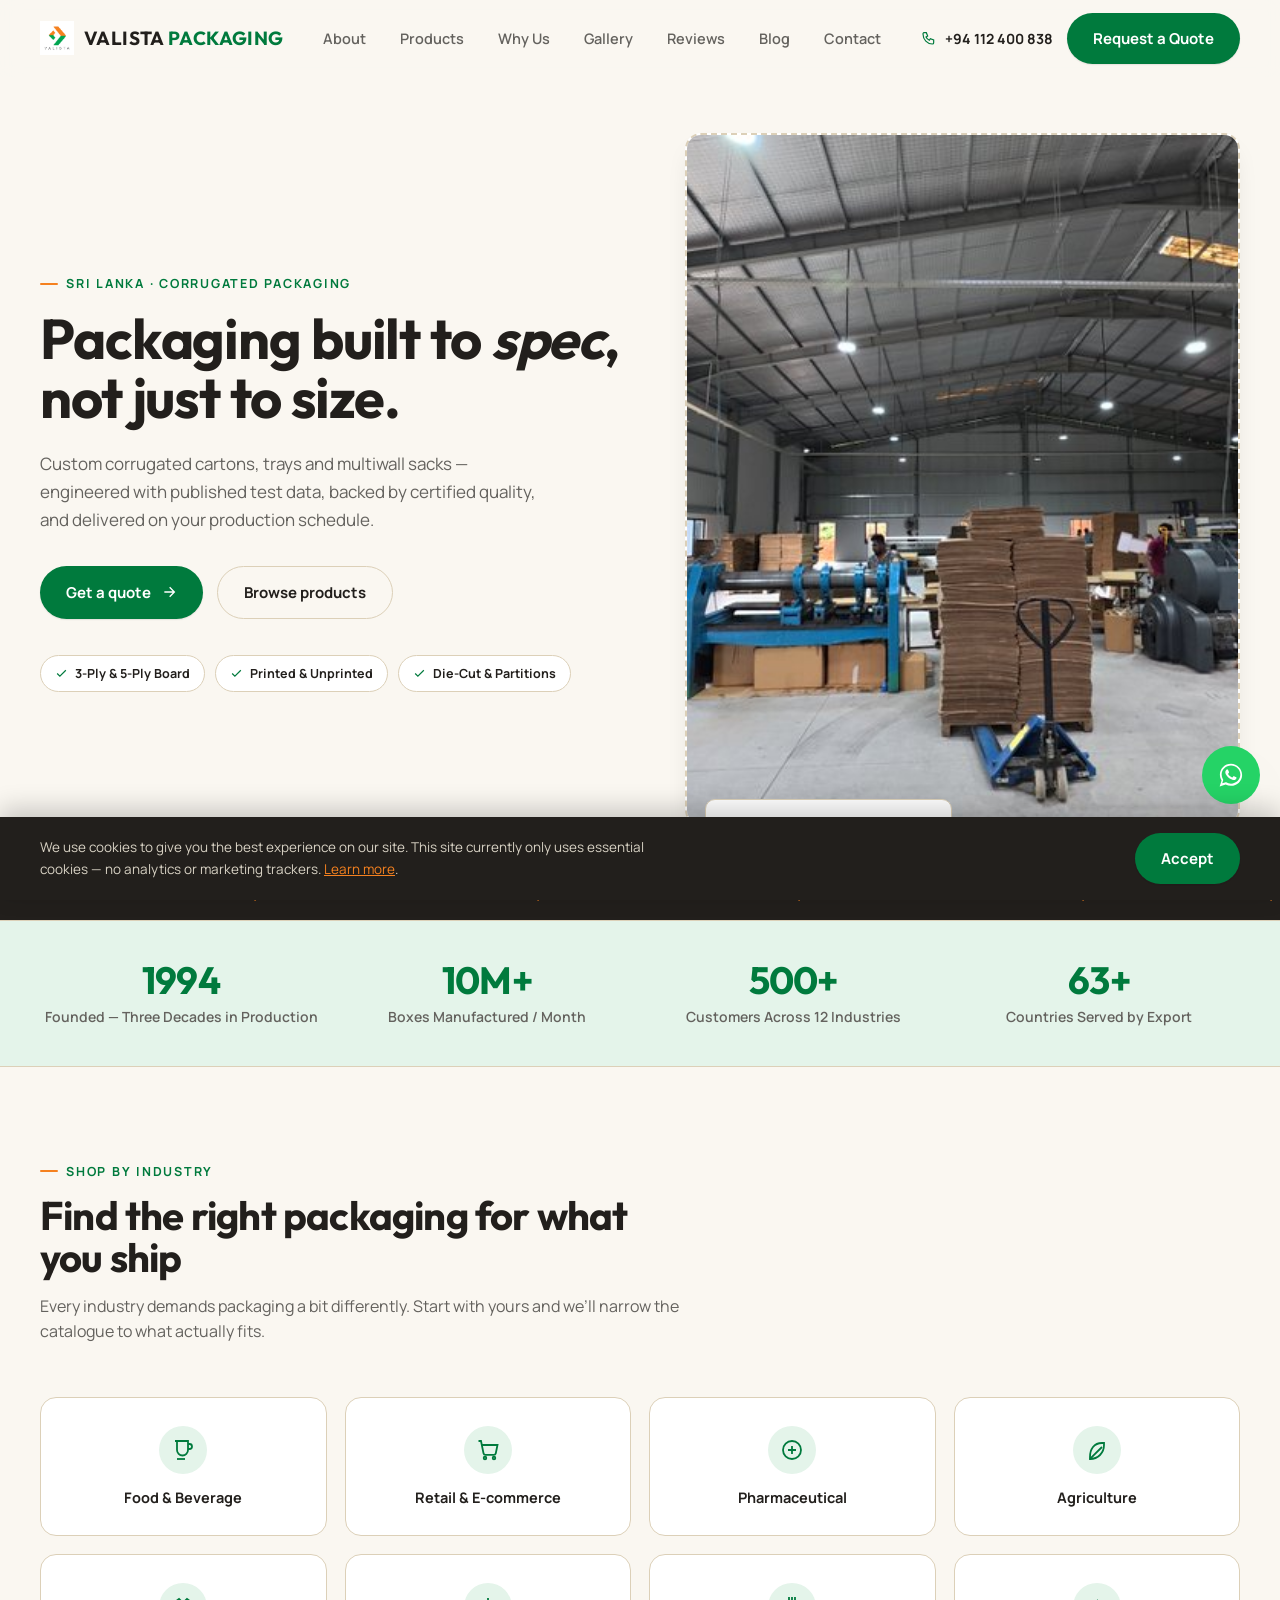
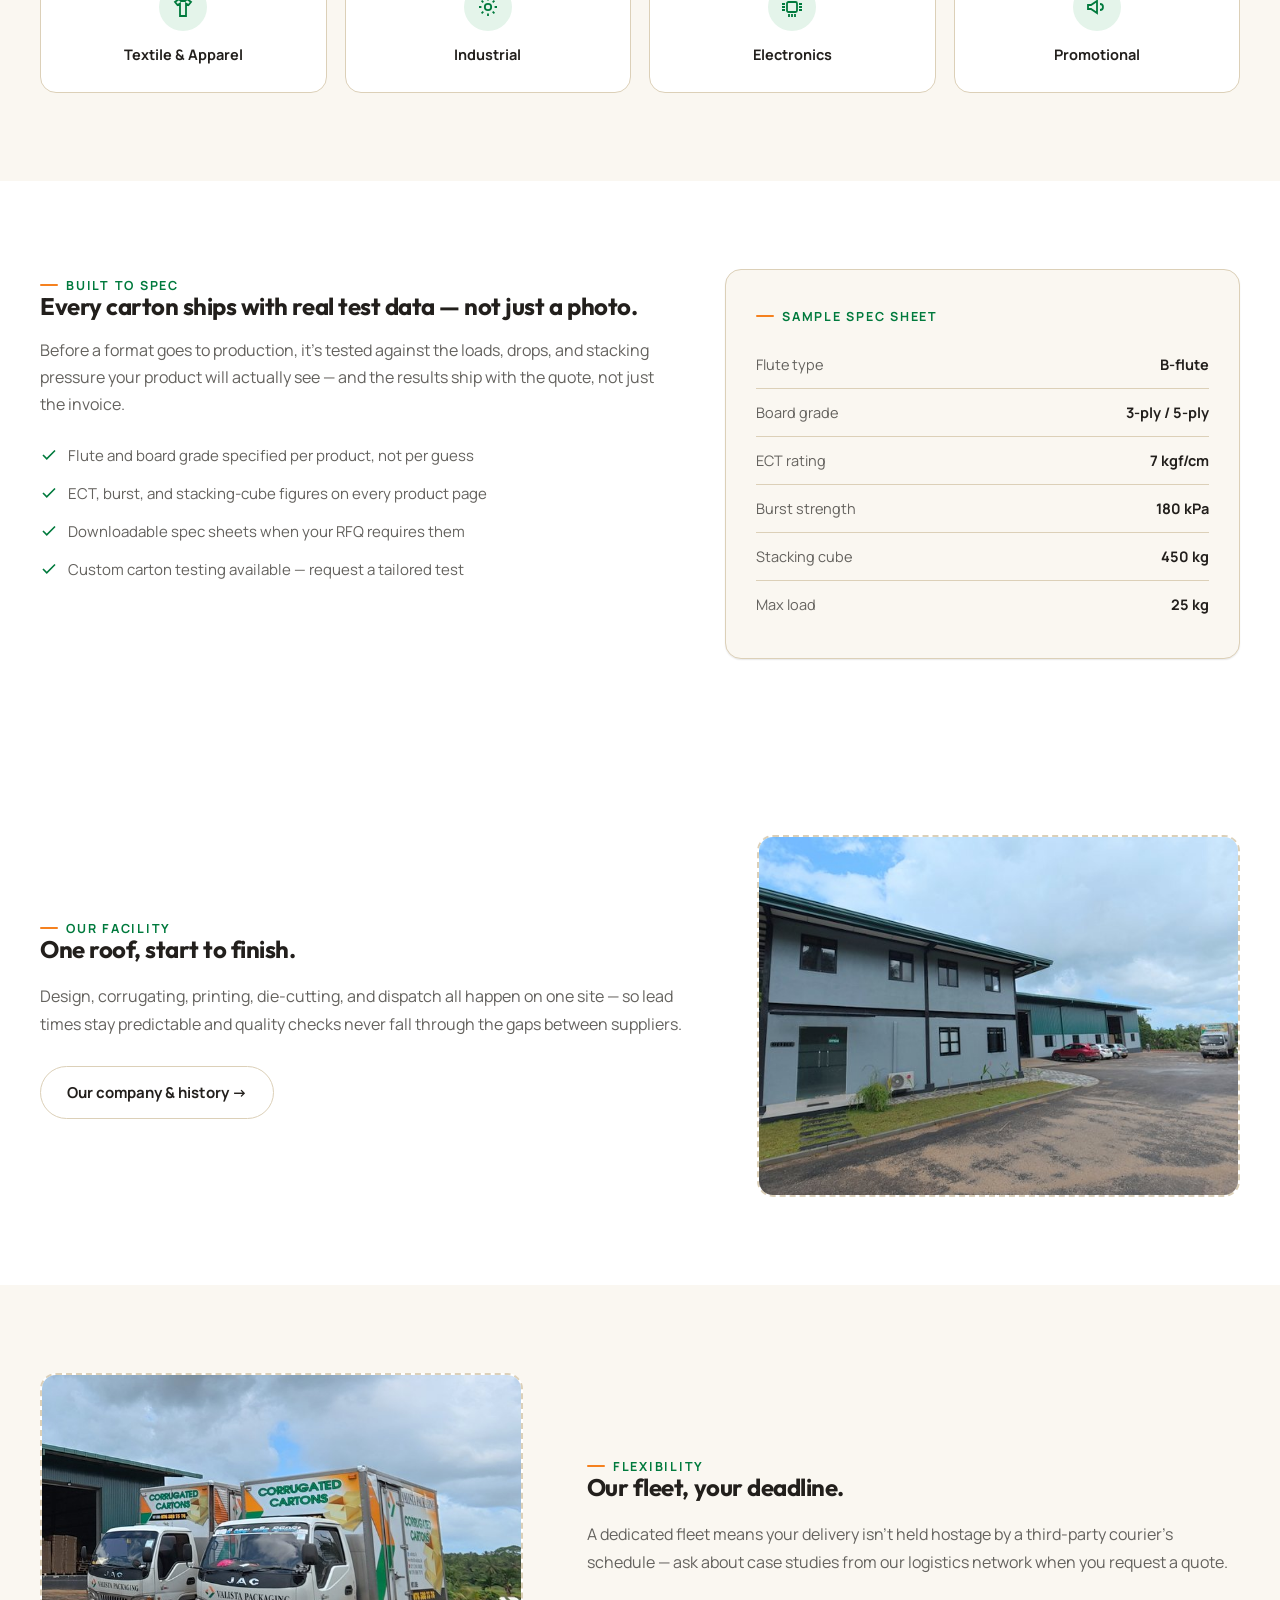
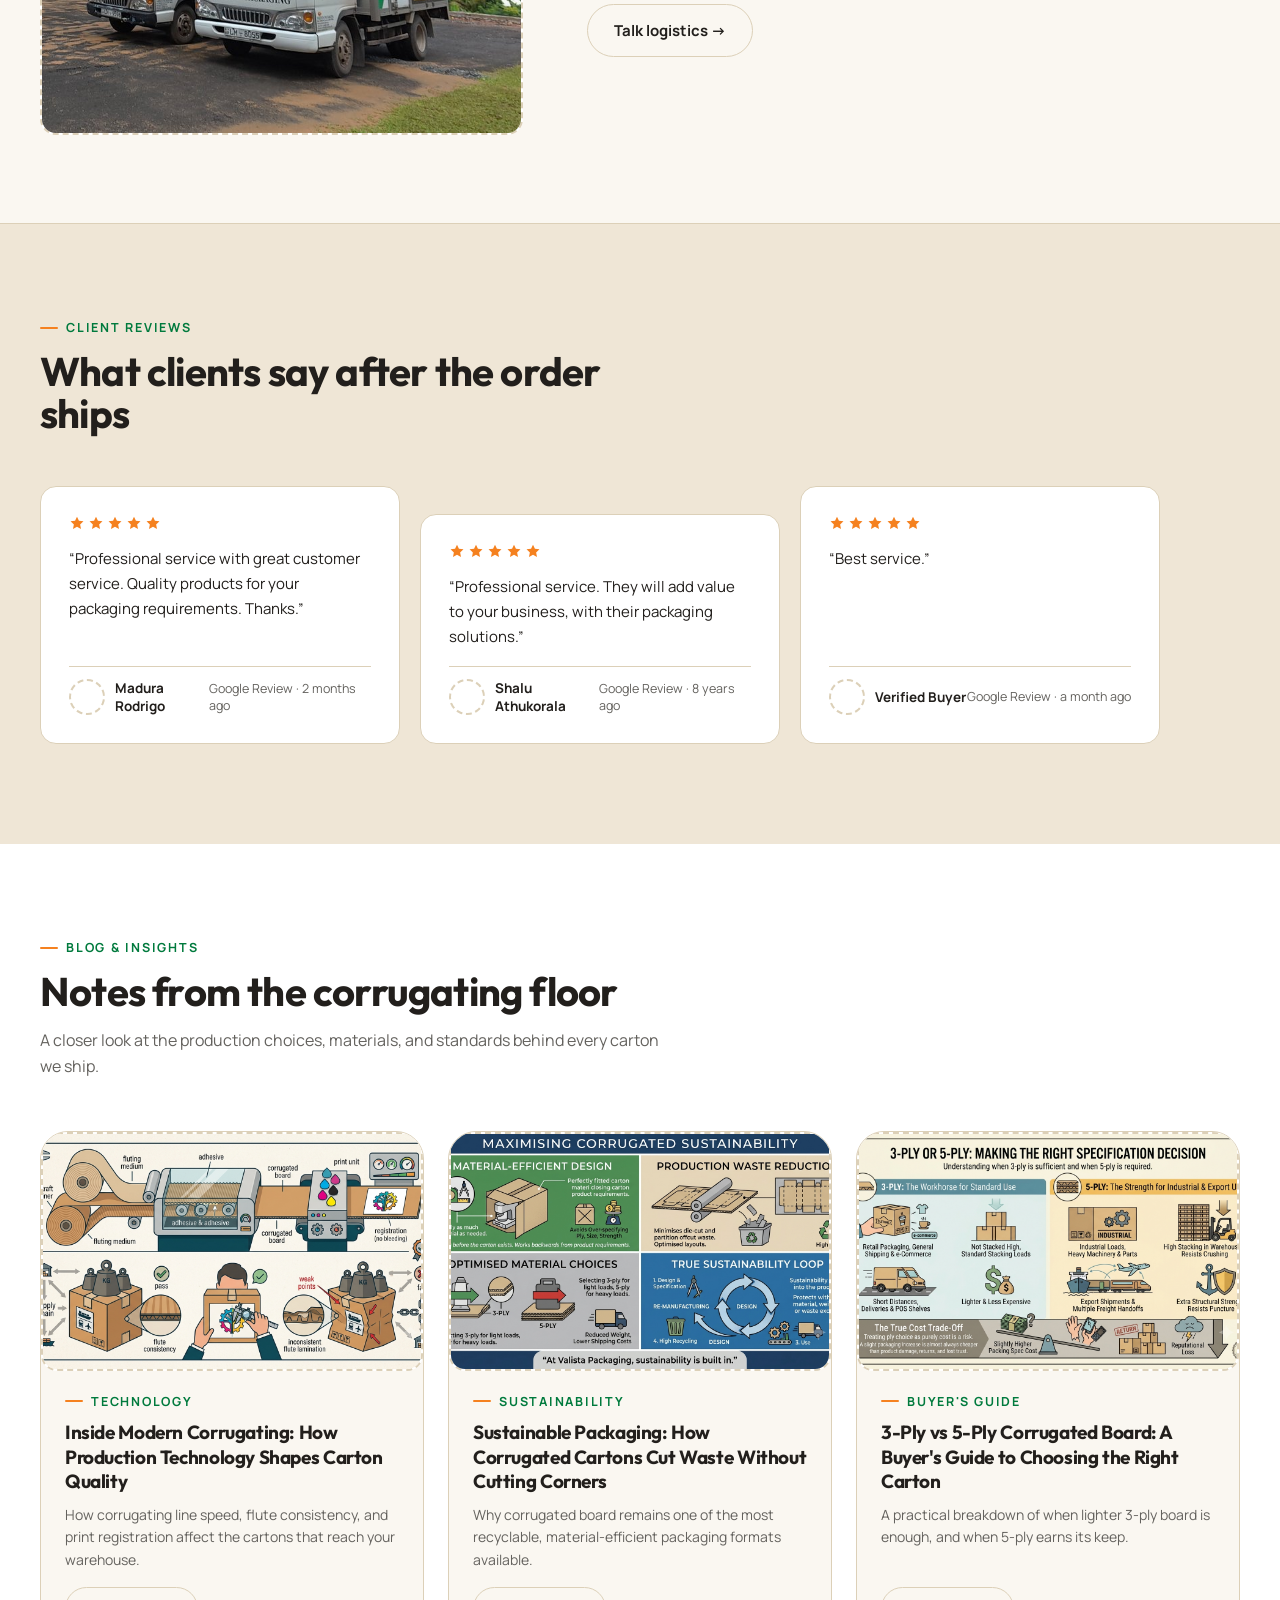
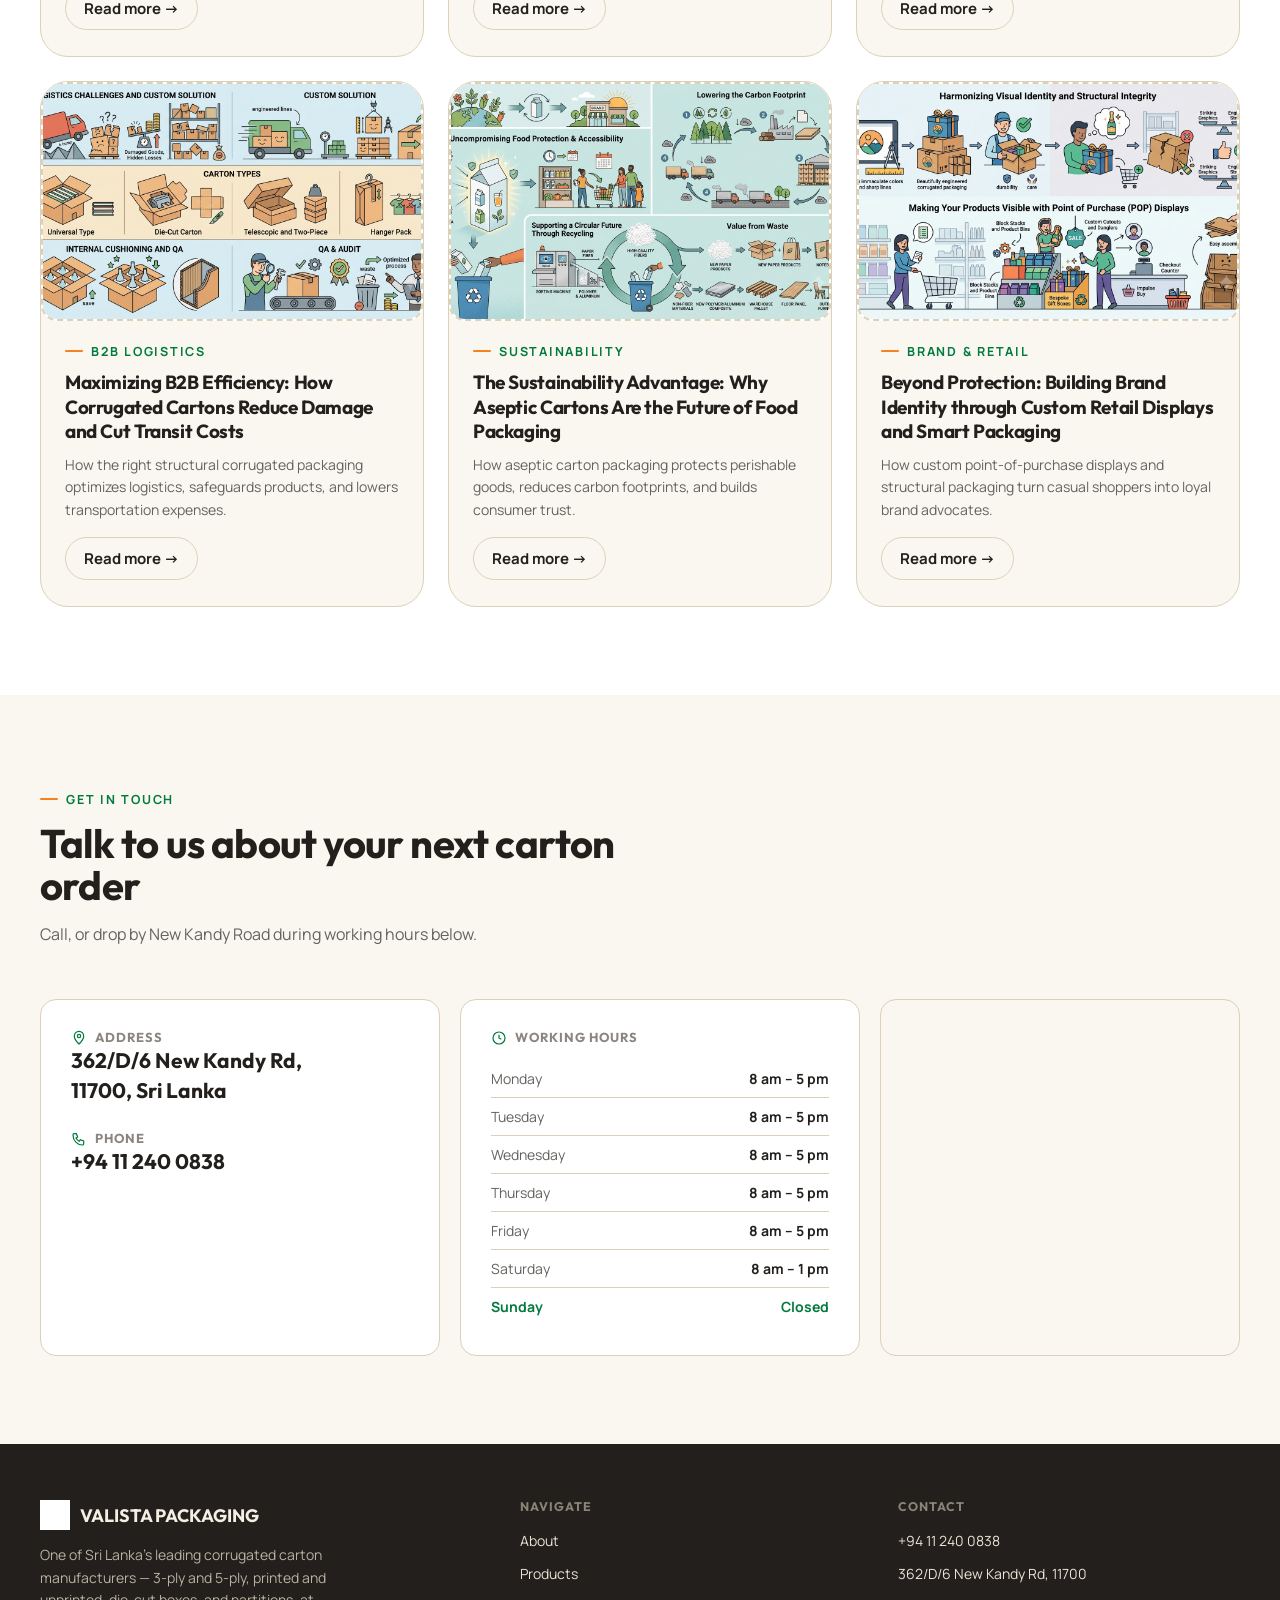
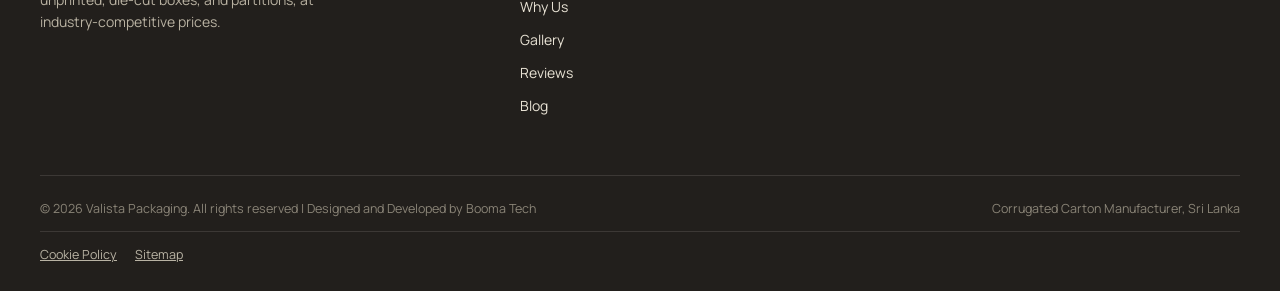
==== commit 1c9c9267: "Update content and add images" ====
--- a/index.html
+++ b/index.html
@@ -10,6 +10,10 @@
 <link href="https://fonts.googleapis.com/css2?family=Outfit:wght@400;500;600;700;800&family=Manrope:wght@400;500;600;700&display=swap" rel="stylesheet">
 <link rel="icon" type="image/png" href="images/logo.png">
 <link rel="stylesheet" href="css/style.css">
+<link rel="apple-touch-icon" sizes="180x180" href="/favicon/apple-touch-icon.png">
+<link rel="icon" type="image/png" sizes="32x32" href="/favicon/favicon-32x32.png">
+<link rel="icon" type="image/png" sizes="16x16" href="/favicon/favicon-16x16.png">
+<link rel="manifest" href="/favicon/site.webmanifest">
 </head>
 <body>
 
@@ -21,7 +25,7 @@
       <span class="brand-name">VALISTA <span>PACKAGING</span></span>
     </a>
     <nav class="links">
-      <a href="#about">About</a>
+      <a href="#facility">About</a>
       <a href="#products">Products</a>
       <a href="#why">Why Us</a>
       <a href="#gallery">Gallery</a>
@@ -41,7 +45,7 @@
     </button>
   </div>
   <div class="mobile-panel" id="mobilePanel">
-    <a href="#about">About</a>
+    <a href="#facility">About</a>
     <a href="#products">Products</a>
     <a href="#why">Why Us</a>
     <a href="#gallery">Gallery</a>
@@ -58,15 +62,15 @@
 <section class="hero">
   <div class="container hero-grid">
     <div class="hero-copy">
-      <span class="eyebrow">Corrugated Carton Manufacturer &middot; Sri Lanka</span>
-      <h1>Corrugated cartons built for <span class="mark">Sri Lanka&rsquo;s</span> supply chains</h1>
-      <p class="lead">Valista Packaging is one of Sri Lanka&rsquo;s leading producers of corrugated cartons — 3-ply and 5-ply, printed and unprinted, die-cut and partitioned, manufactured on modern lines at New Kandy Road and priced to keep your packaging line running.</p>
+      <span class="eyebrow">Sri Lanka &middot; Corrugated packaging</span>
+      <h1>Packaging built to <em>spec</em>, not just to size.</h1>
+      <p class="lead">Custom corrugated cartons, trays and multiwall sacks — engineered with published test data, backed by certified quality, and delivered on your production schedule.</p>
       <div class="hero-actions">
         <a href="#contact" class="btn btn-primary">
-          Request a Quote
+          Get a quote
           <svg class="btn-icon" viewBox="0 0 24 24" fill="none" stroke="currentColor" stroke-width="2"><path d="M5 12h14M13 5l7 7-7 7"/></svg>
         </a>
-        <a href="#products" class="btn btn-ghost">See Our Capabilities</a>
+        <a href="#products" class="btn btn-ghost">Browse products</a>
       </div>
       <div class="hero-chips">
         <span class="chip"><svg viewBox="0 0 24 24" fill="none" stroke="currentColor" stroke-width="2.2"><path d="M20 6 9 17l-5-5"/></svg>3-Ply &amp; 5-Ply Board</span>
@@ -75,53 +79,16 @@
       </div>
     </div>
     <div class="hero-visual">
-      <div class="hero-blob"></div>
-      <div class="img-placeholder" style="position:absolute;right:-16px;bottom:-16px;width:150px;aspect-ratio:1/1;z-index:2;box-shadow:var(--shadow-md);">
-        <img src="images/hero-factory.jpg" alt="Valista Packaging factory floor" loading="lazy" onerror="this.remove()">
+      <div class="img-placeholder" style="width:100%;aspect-ratio:4/5;box-shadow:var(--shadow-md);">
+        <img src="images/machinery.jpeg" alt="Valista Packaging corrugated cartons and trays" loading="lazy" onerror="this.remove()">
         <div class="ph-fallback">
           <svg class="ph-icon" viewBox="0 0 24 24" fill="none" stroke="currentColor" stroke-width="1.6" width="22" height="22"><rect x="3" y="5" width="18" height="14" rx="2"/><circle cx="8.5" cy="10.5" r="1.5"/><path d="M21 15l-5-5-4 4-2-2-5 5"/></svg>
-          <span>Photo placeholder<br><code>images/hero-factory.jpg</code></span>
-        </div>
-      </div>
-      <svg viewBox="0 0 560 480" xmlns="http://www.w3.org/2000/svg">
-        <rect width="560" height="480" fill="none"/>
-<ellipse cx="250" cy="460" rx="210" ry="16" fill="#221F1C" opacity="0.09"/>
-<g opacity="1.0">
-<polygon points="0.0,105.0 70.0,140.0 70.0,230.0 0.0,195.0" fill="#7C6849"/>
-<polygon points="70.0,140.0 140.0,105.0 140.0,195.0 70.0,230.0" fill="#A48960"/>
-<polygon points="70.0,70.0 140.0,105.0 70.0,140.0 0.0,105.0" fill="#C9A876"/>
-<polyline points="-1.4,107.9 7.0,108.5 12.6,114.9 21.0,115.5 26.6,121.9 35.0,122.5 40.6,128.9 49.0,129.5 54.6,135.9 63.0,136.5 68.6,142.9" fill="none" stroke="#FFFFFF" stroke-width="1.6" stroke-linejoin="round" opacity="0.35"/>
-<polyline points="71.4,142.9 77.0,136.5 85.4,135.9 91.0,129.5 99.4,128.9 105.0,122.5 113.4,121.9 119.0,115.5 127.4,114.9 133.0,108.5 141.4,107.9" fill="none" stroke="#FFFFFF" stroke-width="1.6" stroke-linejoin="round" opacity="0.35"/>
-<polygon points="63.7,140.0 76.3,140.0 76.3,230.0 63.7,230.0" fill="#FFFFFF" opacity="0.16"/>
-<polygon points="64.3,71.4 75.7,71.4 76.3,140.0 63.7,140.0" fill="#FFFFFF" opacity="0.22"/>
-</g>
-<g opacity="1.0">
-<polygon points="350.0,62.5 435.0,105.0 435.0,215.0 350.0,172.5" fill="#974F13"/>
-<polygon points="435.0,105.0 520.0,62.5 520.0,172.5 435.0,215.0" fill="#C86919"/>
-<polygon points="435.0,20.0 520.0,62.5 435.0,105.0 350.0,62.5" fill="#F5811F"/>
-<polyline points="348.6,65.4 358.5,66.8 365.6,73.9 375.5,75.2 382.6,82.4 392.5,83.8 399.6,90.9 409.5,92.2 416.6,99.4 426.5,100.8 433.6,107.9" fill="none" stroke="#FFFFFF" stroke-width="1.6" stroke-linejoin="round" opacity="0.35"/>
-<polyline points="436.4,107.9 443.5,100.8 453.4,99.4 460.5,92.2 470.4,90.9 477.5,83.8 487.4,82.4 494.5,75.2 504.4,73.9 511.5,66.8 521.4,65.4" fill="none" stroke="#FFFFFF" stroke-width="1.6" stroke-linejoin="round" opacity="0.35"/>
-<polygon points="427.4,105.0 442.6,105.0 442.6,215.0 427.4,215.0" fill="#FFFFFF" opacity="0.16"/>
-<polygon points="428.1,21.7 441.9,21.7 442.6,105.0 427.4,105.0" fill="#FFFFFF" opacity="0.22"/>
-
-        <g transform="translate(435.0,62.5)">
-          <polygon points="-3.7,-24.3 16.8,-24.3 6.5,0.0 16.8,24.3 -3.7,24.3 -6.5,0.0" fill="#FFFFFF" opacity="0.85"/>
-        </g>
-</g>
-<g opacity="1.0">
-<polygon points="110.0,210.0 250.0,280.0 250.0,450.0 110.0,380.0" fill="#006631"/>
-<polygon points="250.0,280.0 390.0,210.0 390.0,380.0 250.0,450.0" fill="#008741"/>
-<polygon points="250.0,140.0 390.0,210.0 250.0,280.0 110.0,210.0" fill="#00A550"/>
-<polyline points="108.6,212.9 124.0,217.0 136.6,226.9 152.0,231.0 164.6,240.9 180.0,245.0 192.6,254.9 208.0,259.0 220.6,268.9 236.0,273.0 248.6,282.9" fill="none" stroke="#FFFFFF" stroke-width="1.6" stroke-linejoin="round" opacity="0.35"/>
-<polyline points="251.4,282.9 264.0,273.0 279.4,268.9 292.0,259.0 307.4,254.9 320.0,245.0 335.4,240.9 348.0,231.0 363.4,226.9 376.0,217.0 391.4,212.9" fill="none" stroke="#FFFFFF" stroke-width="1.6" stroke-linejoin="round" opacity="0.35"/>
-<polygon points="237.4,280.0 262.6,280.0 262.6,450.0 237.4,450.0" fill="#FFFFFF" opacity="0.16"/>
-<polygon points="238.7,142.8 261.3,142.8 262.6,280.0 237.4,280.0" fill="#FFFFFF" opacity="0.22"/>
-
-        <g transform="translate(250.0,210.0)">
-          <polygon points="-6.2,-40.0 27.7,-40.0 10.8,0.0 27.7,40.0 -6.2,40.0 -10.8,0.0" fill="#FFFFFF" opacity="0.85"/>
-        </g>
-</g>
-      </svg>
+          <span>Photo placeholder<br><code>images/hero-photo.jpg</code></span>
+        </div>
+      </div>
+      <div class="hero-caption reveal">
+        <span class="eyebrow">Case study — Carton line</span>
+      </div>
     </div>
   </div>
 </section>
@@ -140,6 +107,10 @@
 <span>Die-Cut Boxes</span>
 <span class="dot">&#9670;</span>
 <span>Partitions &amp; Separators</span>
+<span class="dot">&#9670;</span>
+<span>Trays</span>
+<span class="dot">&#9670;</span>
+<span>Multiwall Sacks</span>
 <span class="dot">&#9670;</span>
   </div>
 </div>
@@ -149,379 +120,140 @@
 <section class="stats-banner reveal">
   <div class="container stats-grid">
     <div class="stat">
-      <h3>15+</h3>
-      <p>Years of Industry Experience</p>
+      <h3>1994</h3>
+      <p>Founded &mdash; Three Decades in Production</p>
     </div>
     <div class="stat">
-      <h3>500,000+</h3>
+      <h3>10M+</h3>
       <p>Boxes Manufactured / Month</p>
     </div>
     <div class="stat">
-      <h3>300+</h3>
-      <p>Customers Served</p>
-    </div>
-  </div>
-</section>
-
-<!-- ============ ABOUT ============ -->
-<section class="about" id="about">
-  <div class="container about-grid">
-    <div class="about-art reveal">
-      <svg viewBox="0 0 300 300" xmlns="http://www.w3.org/2000/svg">
-        <ellipse cx="150" cy="268" rx="110" ry="14" fill="#221F1C" opacity="0.08"/>
-<g opacity="1.0">
-<polygon points="70.0,70.0 150.0,110.0 150.0,220.0 70.0,180.0" fill="#006631"/>
-<polygon points="150.0,110.0 230.0,70.0 230.0,180.0 150.0,220.0" fill="#008741"/>
-<polygon points="150.0,30.0 230.0,70.0 150.0,110.0 70.0,70.0" fill="#00A550"/>
-<polyline points="68.6,72.9 78.0,74.0 84.6,80.9 94.0,82.0 100.6,88.9 110.0,90.0 116.6,96.9 126.0,98.0 132.6,104.9 142.0,106.0 148.6,112.9" fill="none" stroke="#FFFFFF" stroke-width="1.6" stroke-linejoin="round" opacity="0.35"/>
-<polyline points="151.4,112.9 158.0,106.0 167.4,104.9 174.0,98.0 183.4,96.9 190.0,90.0 199.4,88.9 206.0,82.0 215.4,80.9 222.0,74.0 231.4,72.9" fill="none" stroke="#FFFFFF" stroke-width="1.6" stroke-linejoin="round" opacity="0.35"/>
-<polygon points="142.8,110.0 157.2,110.0 157.2,220.0 142.8,220.0" fill="#FFFFFF" opacity="0.16"/>
-<polygon points="143.5,31.6 156.5,31.6 157.2,110.0 142.8,110.0" fill="#FFFFFF" opacity="0.22"/>
-
-        <g transform="translate(150.0,70.0)">
-          <polygon points="-3.5,-22.9 15.8,-22.9 6.2,0.0 15.8,22.9 -3.5,22.9 -6.2,0.0" fill="#FFFFFF" opacity="0.85"/>
-        </g>
-</g>
-      </svg>
-      <div class="img-placeholder" style="margin-top:20px;aspect-ratio:4/3;">
-        <img src="images/about-factory.jpg" alt="Valista Packaging production facility" loading="lazy" onerror="this.remove()">
+      <h3>500+</h3>
+      <p>Customers Across 12 Industries</p>
+    </div>
+    <div class="stat">
+      <h3>63+</h3>
+      <p>Countries Served by Export</p>
+    </div>
+  </div>
+</section>
+
+<!-- ============ SHOP BY INDUSTRY ============ -->
+<section class="industries" id="industries">
+  <div class="container">
+    <div class="sec-head reveal">
+      <span class="eyebrow">Shop by Industry</span>
+      <h2>Find the right packaging for what you ship</h2>
+      <p>Every industry demands packaging a bit differently. Start with yours and we&rsquo;ll narrow the catalogue to what actually fits.</p>
+    </div>
+    <div class="industry-grid">
+      <a href="#products" class="industry-card reveal">
+        <span class="industry-icon"><svg viewBox="0 0 24 24" fill="none" stroke="currentColor" stroke-width="1.8"><path d="M4 3h13v9a5.5 5.5 0 0 1-11 0V3Z"/><path d="M17 6h1.5a2.5 2.5 0 0 1 0 5H17"/><path d="M6 21h8"/></svg></span>
+        <span class="industry-label">Food &amp; Beverage</span>
+      </a>
+      <a href="#products" class="industry-card reveal">
+        <span class="industry-icon"><svg viewBox="0 0 24 24" fill="none" stroke="currentColor" stroke-width="1.8"><circle cx="9" cy="20" r="1.3"/><circle cx="18" cy="20" r="1.3"/><path d="M2.5 3h2.5l2.5 12.2a2 2 0 0 0 2 1.6h8.3a2 2 0 0 0 2-1.6L21.5 7H6.2"/></svg></span>
+        <span class="industry-label">Retail & E-commerce</span>
+      </a>
+      <a href="#products" class="industry-card reveal">
+        <span class="industry-icon"><svg viewBox="0 0 24 24" fill="none" stroke="currentColor" stroke-width="1.8"><circle cx="12" cy="12" r="9"/><path d="M12 8v8M8 12h8"/></svg></span>
+        <span class="industry-label">Pharmaceutical</span>
+      </a>
+      <a href="#products" class="industry-card reveal">
+        <span class="industry-icon"><svg viewBox="0 0 24 24" fill="none" stroke="currentColor" stroke-width="1.8"><path d="M5 21c8 0 14-6 14-14V5h-2C9 5 5 11 5 19v2Z"/><path d="M5 21c4-4 7-7 12-12"/></svg></span>
+        <span class="industry-label">Agriculture</span>
+      </a>
+      <a href="#products" class="industry-card reveal">
+        <span class="industry-icon"><svg viewBox="0 0 24 24" fill="none" stroke="currentColor" stroke-width="1.8"><path d="M8 4 4 7l2.5 3L9 8.5V21h6V8.5L17.5 10 20 7l-4-3-2 2h-4L8 4Z"/></svg></span>
+        <span class="industry-label">Textile &amp; Apparel</span>
+      </a>
+      <a href="#products" class="industry-card reveal">
+        <span class="industry-icon"><svg viewBox="0 0 24 24" fill="none" stroke="currentColor" stroke-width="1.8"><circle cx="12" cy="12" r="3.2"/><path d="M12 3v2.4M12 18.6V21M3 12h2.4M18.6 12H21M5.6 5.6l1.7 1.7M16.7 16.7l1.7 1.7M5.6 18.4l1.7-1.7M16.7 7.3l1.7-1.7"/></svg></span>
+        <span class="industry-label">Industrial</span>
+      </a>
+      <a href="#products" class="industry-card reveal">
+        <span class="industry-icon"><svg viewBox="0 0 24 24" fill="none" stroke="currentColor" stroke-width="1.8"><rect x="7" y="7" width="10" height="10" rx="1.5"/><path d="M9 2v3M12 2v3M15 2v3M9 19v3M12 19v3M15 19v3M2 9h3M2 12h3M2 15h3M19 9h3M19 12h3M19 15h3"/></svg></span>
+        <span class="industry-label">Electronics</span>
+      </a>
+      <a href="#products" class="industry-card reveal">
+        <span class="industry-icon"><svg viewBox="0 0 24 24" fill="none" stroke="currentColor" stroke-width="1.8"><path d="M3 10v4h3l6 4V6l-6 4H3Z"/><path d="M15 9a3 3 0 0 1 0 6"/></svg></span>
+        <span class="industry-label">Promotional</span>
+      </a>
+    </div>
+  </div>
+</section>
+
+<!-- ============ BUILT TO SPEC ============ -->
+<section class="spec" id="spec">
+  <div class="container spec-grid">
+    <div class="spec-copy reveal">
+      <span class="eyebrow">Built to Spec</span>
+      <h2>Every carton ships with real test data &mdash; not just a photo.</h2>
+      <p>Before a format goes to production, it&rsquo;s tested against the loads, drops, and stacking pressure your product will actually see &mdash; and the results ship with the quote, not just the invoice.</p>
+      <ul class="spec-list">
+        <li><svg viewBox="0 0 24 24" fill="none" stroke="currentColor" stroke-width="2.2"><path d="M20 6 9 17l-5-5"/></svg>Flute and board grade specified per product, not per guess</li>
+        <li><svg viewBox="0 0 24 24" fill="none" stroke="currentColor" stroke-width="2.2"><path d="M20 6 9 17l-5-5"/></svg>ECT, burst, and stacking-cube figures on every product page</li>
+        <li><svg viewBox="0 0 24 24" fill="none" stroke="currentColor" stroke-width="2.2"><path d="M20 6 9 17l-5-5"/></svg>Downloadable spec sheets when your RFQ requires them</li>
+        <li><svg viewBox="0 0 24 24" fill="none" stroke="currentColor" stroke-width="2.2"><path d="M20 6 9 17l-5-5"/></svg>Custom carton testing available &mdash; request a tailored test</li>
+      </ul>
+    </div>
+    <div class="spec-card reveal">
+      <span class="eyebrow">Sample Spec Sheet</span>
+      <!-- EDIT: replace placeholder spec sheet values below with real test data -->
+      <table class="spec-table">
+        <tr><td>Flute type</td><td>B-flute</td></tr>
+        <tr><td>Board grade</td><td>3-ply / 5-ply</td></tr>
+        <tr><td>ECT rating</td><td>7 kgf/cm</td></tr>
+        <tr><td>Burst strength</td><td>180 kPa</td></tr>
+        <tr><td>Stacking cube</td><td>450 kg</td></tr>
+        <tr><td>Max load</td><td>25 kg</td></tr>
+      </table>
+    </div>
+  </div>
+</section>
+
+<!-- ============ FACILITY ============ -->
+<section class="facility" id="facility">
+  <div class="container split-grid">
+    <div class="split-copy reveal">
+      <span class="eyebrow">Our Facility</span>
+      <h2>One roof, start to finish.</h2>
+      <p>Design, corrugating, printing, die-cutting, and dispatch all happen on one site &mdash; so lead times stay predictable and quality checks never fall through the gaps between suppliers.</p>
+      <a href="#contact" class="btn btn-ghost">Our company &amp; history &rarr;</a>
+    </div>
+    <div class="split-art reveal">
+      <div class="img-placeholder" style="aspect-ratio:4/3;">
+        <img src="images/factory.jpeg" alt="Valista Packaging production facility exterior" loading="lazy" onerror="this.remove()">
         <div class="ph-fallback">
           <svg class="ph-icon" viewBox="0 0 24 24" fill="none" stroke="currentColor" stroke-width="1.6" width="26" height="26"><rect x="3" y="5" width="18" height="14" rx="2"/><circle cx="8.5" cy="10.5" r="1.5"/><path d="M21 15l-5-5-4 4-2-2-5 5"/></svg>
-          <span>Image placeholder — replace with photo<br><code>images/about-factory.jpg</code></span>
-        </div>
-      </div>
-    </div>
-    <div class="about-copy reveal">
-      <span class="eyebrow">About Valista</span>
-      <h2 style="font-size:34px;margin-top:14px;">Quality that meets industrial standards. Pricing that doesn&rsquo;t punish you for it.</h2>
-      <p>Valista Packaging manufactures premium corrugated cartons with cutting-edge technology and an unwavering commitment to quality — making us one of Sri Lanka&rsquo;s leading producers.</p>
-      <p>We specialize in 3-ply and 5-ply board, printed or plain, plus die-cut boxes, partitions, and separators built to the tolerances industrial buyers demand. Innovation and sustainability are built into every design, not bolted on.</p>
-      <p>And since packaging is a cost line, not a luxury, we offer the most competitive prices in Sri Lanka&rsquo;s packaging industry — without cutting specification.</p>
-      <div class="about-stats">
-        <div>
-          <h4>Cutting-Edge Lines</h4>
-          <p>Modern corrugating &amp; print equipment</p>
-        </div>
-        <div>
-          <h4>Industrial Standards</h4>
-          <p>Specified for food, retail &amp; logistics</p>
-        </div>
-        <div>
-          <h4>Sustainability-Led</h4>
-          <p>Material-efficient design by default</p>
-        </div>
-        <div>
-          <h4>New Kandy Road</h4>
-          <p>Sri Lanka-wide dispatch</p>
-        </div>
-      </div>
-    </div>
-  </div>
-</section>
-
-<!-- ============ PRODUCTS ============ -->
-<section class="products" id="products">
-  <div class="container">
-    <div class="sec-head reveal">
-      <span class="eyebrow">What We Manufacture</span>
-      <h2>Four product lines, one production standard</h2>
-      <p>Every carton — regardless of ply or finish — runs through the same quality checks before it leaves New Kandy Road.</p>
-    </div>
-    <div class="bento">
-      <div class="product-card card-lg tone-green reveal">
-        <div>
-          <span class="p-num">01 — CORE PRODUCT</span>
-          <h3>3-Ply Cartons</h3>
-          <p>Printed &amp; unprinted. Lighter-duty corrugated board for retail packaging, general shipping cartons, and point-of-sale units.</p>
-        </div>
-        <svg class="p-icon" viewBox="0 0 200 260" xmlns="http://www.w3.org/2000/svg"><g opacity="1.0">
-<polygon points="15.0,102.5 100.0,145.0 100.0,275.0 15.0,232.5" fill="#006631"/>
-<polygon points="100.0,145.0 185.0,102.5 185.0,232.5 100.0,275.0" fill="#008741"/>
-<polygon points="100.0,60.0 185.0,102.5 100.0,145.0 15.0,102.5" fill="#00A550"/>
-<polyline points="13.6,105.4 23.5,106.8 30.6,113.9 40.5,115.2 47.6,122.4 57.5,123.8 64.6,130.9 74.5,132.2 81.6,139.4 91.5,140.8 98.6,147.9" fill="none" stroke="#FFFFFF" stroke-width="1.6" stroke-linejoin="round" opacity="0.35"/>
-<polyline points="101.4,147.9 108.5,140.8 118.4,139.4 125.5,132.2 135.4,130.9 142.5,123.8 152.4,122.4 159.5,115.2 169.4,113.9 176.5,106.8 186.4,105.4" fill="none" stroke="#FFFFFF" stroke-width="1.6" stroke-linejoin="round" opacity="0.35"/>
-
-        <g transform="translate(100.0,102.5)">
-          <polygon points="-3.7,-24.3 16.8,-24.3 6.5,0.0 16.8,24.3 -3.7,24.3 -6.5,0.0" fill="#FFFFFF" opacity="0.85"/>
-        </g>
-</g></svg>
-      </div>
-      <div class="product-card card-sm tone-orange reveal">
-        <div>
-          <span class="p-num">02</span>
-          <h3>5-Ply Cartons</h3>
-          <p>Printed &amp; unprinted. Heavier board for export shipments, industrial loads, and stacked warehouse storage.</p>
-        </div>
-        <svg class="p-icon" viewBox="0 0 200 260" xmlns="http://www.w3.org/2000/svg"><g opacity="1.0">
-<polygon points="15.0,102.5 100.0,145.0 100.0,275.0 15.0,232.5" fill="#974F13"/>
-<polygon points="100.0,145.0 185.0,102.5 185.0,232.5 100.0,275.0" fill="#C86919"/>
-<polygon points="100.0,60.0 185.0,102.5 100.0,145.0 15.0,102.5" fill="#F5811F"/>
-<polyline points="13.6,105.4 23.5,106.8 30.6,113.9 40.5,115.2 47.6,122.4 57.5,123.8 64.6,130.9 74.5,132.2 81.6,139.4 91.5,140.8 98.6,147.9" fill="none" stroke="#FFFFFF" stroke-width="1.6" stroke-linejoin="round" opacity="0.35"/>
-<polyline points="101.4,147.9 108.5,140.8 118.4,139.4 125.5,132.2 135.4,130.9 142.5,123.8 152.4,122.4 159.5,115.2 169.4,113.9 176.5,106.8 186.4,105.4" fill="none" stroke="#FFFFFF" stroke-width="1.6" stroke-linejoin="round" opacity="0.35"/>
-
-        <g transform="translate(100.0,102.5)">
-          <polygon points="-3.7,-24.3 16.8,-24.3 6.5,0.0 16.8,24.3 -3.7,24.3 -6.5,0.0" fill="#FFFFFF" opacity="0.85"/>
-        </g>
-</g></svg>
-      </div>
-      <div class="product-card card-sm reveal">
-        <div>
-          <span class="p-num">03</span>
-          <h3>Die-Cut Boxes</h3>
-          <p>Custom-cut shapes and fold patterns, precision-tooled for products that don&rsquo;t fit a standard carton.</p>
-        </div>
-        <svg class="p-icon" viewBox="0 0 200 260" xmlns="http://www.w3.org/2000/svg"><g opacity="1.0">
-<polygon points="15.0,102.5 100.0,145.0 100.0,275.0 15.0,232.5" fill="#7C6849"/>
-<polygon points="100.0,145.0 185.0,102.5 185.0,232.5 100.0,275.0" fill="#A48960"/>
-<polygon points="100.0,60.0 185.0,102.5 100.0,145.0 15.0,102.5" fill="#C9A876"/>
-<polyline points="13.6,105.4 23.5,106.8 30.6,113.9 40.5,115.2 47.6,122.4 57.5,123.8 64.6,130.9 74.5,132.2 81.6,139.4 91.5,140.8 98.6,147.9" fill="none" stroke="#FFFFFF" stroke-width="1.6" stroke-linejoin="round" opacity="0.35"/>
-<polyline points="101.4,147.9 108.5,140.8 118.4,139.4 125.5,132.2 135.4,130.9 142.5,123.8 152.4,122.4 159.5,115.2 169.4,113.9 176.5,106.8 186.4,105.4" fill="none" stroke="#FFFFFF" stroke-width="1.6" stroke-linejoin="round" opacity="0.35"/>
-</g></svg>
-      </div>
-      <div class="product-card card-lg reveal">
-        <div>
-          <span class="p-num">04 — INTERNAL PROTECTION</span>
-          <h3>Partitions &amp; Separators</h3>
-          <p>Internal dividers that keep bottles, jars, and fragile units from touching each other in transit and storage.</p>
-        </div>
-        <svg class="p-icon" viewBox="0 0 200 200" xmlns="http://www.w3.org/2000/svg"><polygon points="100.0,25.0 175.0,100.0 100.0,175.0 25.0,100.0" fill="#BFE9D2" stroke="#006631" stroke-width="2"/>
-<line x1="25.0" y1="100.0" x2="175.0" y2="100.0" stroke="#006631" stroke-width="2"/>
-<line x1="100.0" y1="25.0" x2="100.0" y2="175.0" stroke="#006631" stroke-width="2"/>
-<line x1="62.5" y1="62.5" x2="100.0" y2="100.0" stroke="#006631" stroke-width="1.4" opacity="0.6"/>
-<line x1="137.5" y1="62.5" x2="100.0" y2="100.0" stroke="#006631" stroke-width="1.4" opacity="0.6"/>
-<line x1="62.5" y1="137.5" x2="100.0" y2="100.0" stroke="#006631" stroke-width="1.4" opacity="0.6"/>
-<line x1="137.5" y1="137.5" x2="100.0" y2="100.0" stroke="#006631" stroke-width="1.4" opacity="0.6"/></svg>
-      </div>
-    </div>
-    <div class="img-placeholder reveal" style="margin-top:24px;aspect-ratio:21/9;">
-      <img src="images/products-lineup.jpg" alt="Valista Packaging product line-up" loading="lazy" onerror="this.remove()">
-      <div class="ph-fallback">
-        <svg class="ph-icon" viewBox="0 0 24 24" fill="none" stroke="currentColor" stroke-width="1.6" width="26" height="26"><rect x="3" y="5" width="18" height="14" rx="2"/><circle cx="8.5" cy="10.5" r="1.5"/><path d="M21 15l-5-5-4 4-2-2-5 5"/></svg>
-        <span>Image placeholder — replace with photo<br><code>images/products-lineup.jpg</code></span>
-      </div>
-    </div>
-  </div>
-</section>
-
-<!-- ============ WHY US ============ -->
-<section class="why" id="why">
-  <div class="container">
-    <div class="sec-head reveal">
-      <span class="eyebrow">Why Valista</span>
-      <h2>The case for switching your carton supplier</h2>
-    </div>
-
-    <div class="why-row reveal">
-      <span class="why-index">01</span>
-      <div class="why-body">
-        <h3>
-          <svg viewBox="0 0 24 24" fill="none" stroke="currentColor" stroke-width="1.8"><path d="M4 20c8-2 10-9 16-16-7 0-14 2-16 9-1 3-1 5 0 7Z"/><path d="M8 16c2-4 5-7 9-9"/></svg>
-          Cutting-Edge Production
-        </h3>
-        <p>Corrugating and printing lines built for consistent flute strength and print registration — not manual guesswork.</p>
-      </div>
-      <span class="why-tag g">Technology</span>
-    </div>
-
-    <div class="why-row reverse reveal">
-      <span class="why-index">02</span>
-      <div class="why-body">
-        <h3>
-          <svg viewBox="0 0 24 24" fill="none" stroke="currentColor" stroke-width="1.8"><path d="M20 6 9 17l-5-5"/><circle cx="12" cy="12" r="9"/></svg>
-          Consistent Quality
-        </h3>
-        <p>Every batch is checked against the industrial standards our clients answer to — food, retail, manufacturing, and logistics.</p>
-      </div>
-      <span class="why-tag o">Quality</span>
-    </div>
-
-    <div class="why-row reveal">
-      <span class="why-index">03</span>
-      <div class="why-body">
-        <h3>
-          <svg viewBox="0 0 24 24" fill="none" stroke="currentColor" stroke-width="1.8"><path d="M4 20c8-2 10-9 16-16-7 0-14 2-16 9-1 3-1 5 0 7Z"/><path d="M8 16c2-4 5-7 9-9"/></svg>
-          Sustainability &amp; Innovation
-        </h3>
-        <p>Material-efficient board design that protects the product with less waste — built into the spec, not bolted on after.</p>
-      </div>
-      <span class="why-tag g">Sustainability</span>
-    </div>
-
-    <div class="why-row reverse reveal">
-      <span class="why-index">04</span>
-      <div class="why-body">
-        <h3>
-          <svg viewBox="0 0 24 24" fill="none" stroke="currentColor" stroke-width="1.8"><path d="M12 2v20M17 6H9.5a3.5 3.5 0 0 0 0 7h5a3.5 3.5 0 0 1 0 7H6"/></svg>
-          Sri Lanka&rsquo;s Most Competitive Pricing
-        </h3>
-        <p>Premium corrugated packaging at the most affordable prices available in the Sri Lankan packaging industry.</p>
-      </div>
-      <span class="why-tag o">Pricing</span>
-    </div>
-
-    <div class="img-placeholder reveal" style="margin-top:32px;aspect-ratio:16/9;">
-      <img src="images/why-facility.jpg" alt="Valista Packaging facility" loading="lazy" onerror="this.remove()">
-      <div class="ph-fallback">
-        <svg class="ph-icon" viewBox="0 0 24 24" fill="none" stroke="currentColor" stroke-width="1.6" width="26" height="26"><rect x="3" y="5" width="18" height="14" rx="2"/><circle cx="8.5" cy="10.5" r="1.5"/><path d="M21 15l-5-5-4 4-2-2-5 5"/></svg>
-        <span>Image placeholder — replace with photo<br><code>images/why-facility.jpg</code></span>
-      </div>
-    </div>
-  </div>
-</section>
-
-<!-- ============ GALLERY ============ -->
-<section class="gallery" id="gallery">
-  <div class="container">
-    <div class="sec-head reveal">
-      <span class="eyebrow">Portfolio</span>
-      <h2>A look at what leaves our production floor</h2>
-      <p>A cross-section of the carton formats, finishes, and internal protection systems we manufacture.</p>
-    </div>
-    <div class="gallery-grid">
-      <div class="gallery-item g1 reveal">
-        <svg viewBox="0 0 200 260" xmlns="http://www.w3.org/2000/svg"><polygon points="30.0,225.0 100.0,260.0 100.0,276.0 30.0,241.0" fill="#7A5A25"/>
-<polygon points="100.0,260.0 170.0,225.0 170.0,241.0 100.0,276.0" fill="#96702F"/>
-<polygon points="100.0,190.0 170.0,225.0 100.0,260.0 30.0,225.0" fill="#B98A4C"/>
-<line x1="44.0" y1="218.0" x2="114.0" y2="253.0" stroke="#7A5A25" stroke-width="1.4" opacity="0.45"/>
-<line x1="58.0" y1="211.0" x2="128.0" y2="246.0" stroke="#7A5A25" stroke-width="1.4" opacity="0.45"/>
-<line x1="72.0" y1="204.0" x2="142.0" y2="239.0" stroke="#7A5A25" stroke-width="1.4" opacity="0.45"/>
-<line x1="86.0" y1="197.0" x2="156.0" y2="232.0" stroke="#7A5A25" stroke-width="1.4" opacity="0.45"/>
-<g opacity="1.0">
-<polygon points="35.0,82.5 100.0,115.0 100.0,235.0 35.0,202.5" fill="#974F13"/>
-<polygon points="100.0,115.0 165.0,82.5 165.0,202.5 100.0,235.0" fill="#C86919"/>
-<polygon points="100.0,50.0 165.0,82.5 100.0,115.0 35.0,82.5" fill="#F5811F"/>
-<polyline points="33.6,85.4 41.5,85.8 46.6,91.9 54.5,92.2 59.6,98.4 67.5,98.8 72.6,104.9 80.5,105.2 85.6,111.4 93.5,111.8 98.6,117.9" fill="none" stroke="#FFFFFF" stroke-width="1.6" stroke-linejoin="round" opacity="0.35"/>
-<polyline points="101.4,117.9 106.5,111.8 114.4,111.4 119.5,105.2 127.4,104.9 132.5,98.8 140.4,98.4 145.5,92.2 153.4,91.9 158.5,85.8 166.4,85.4" fill="none" stroke="#FFFFFF" stroke-width="1.6" stroke-linejoin="round" opacity="0.35"/>
-<polygon points="94.2,115.0 105.8,115.0 105.8,235.0 94.2,235.0" fill="#FFFFFF" opacity="0.16"/>
-<polygon points="94.7,51.3 105.3,51.3 105.8,115.0 94.2,115.0" fill="#FFFFFF" opacity="0.22"/>
-</g></svg>
-        <span class="gallery-tag">5-Ply Export Carton</span>
-      </div>
-      <div class="gallery-item g2 reveal">
-        <svg viewBox="0 0 200 200" xmlns="http://www.w3.org/2000/svg"><g opacity="1.0">
-<polygon points="20.0,65.0 100.0,105.0 100.0,205.0 20.0,165.0" fill="#006631"/>
-<polygon points="100.0,105.0 180.0,65.0 180.0,165.0 100.0,205.0" fill="#008741"/>
-<polygon points="100.0,25.0 180.0,65.0 100.0,105.0 20.0,65.0" fill="#00A550"/>
-<polyline points="18.6,67.9 28.0,69.0 34.6,75.9 44.0,77.0 50.6,83.9 60.0,85.0 66.6,91.9 76.0,93.0 82.6,99.9 92.0,101.0 98.6,107.9" fill="none" stroke="#FFFFFF" stroke-width="1.6" stroke-linejoin="round" opacity="0.35"/>
-<polyline points="101.4,107.9 108.0,101.0 117.4,99.9 124.0,93.0 133.4,91.9 140.0,85.0 149.4,83.9 156.0,77.0 165.4,75.9 172.0,69.0 181.4,67.9" fill="none" stroke="#FFFFFF" stroke-width="1.6" stroke-linejoin="round" opacity="0.35"/>
-<polygon points="92.8,105.0 107.2,105.0 107.2,205.0 92.8,205.0" fill="#FFFFFF" opacity="0.16"/>
-<polygon points="93.5,26.6 106.5,26.6 107.2,105.0 92.8,105.0" fill="#FFFFFF" opacity="0.22"/>
-
-        <g transform="translate(100.0,65.0)">
-          <polygon points="-3.5,-22.9 15.8,-22.9 6.2,0.0 15.8,22.9 -3.5,22.9 -6.2,0.0" fill="#FFFFFF" opacity="0.85"/>
-        </g>
-</g></svg>
-        <span class="gallery-tag">3-Ply Printed Retail Box</span>
-      </div>
-      <div class="gallery-item g3 reveal">
-        <svg viewBox="0 0 200 200" xmlns="http://www.w3.org/2000/svg"><g opacity="1.0">
-<polygon points="20.0,65.0 100.0,105.0 100.0,205.0 20.0,165.0" fill="#7C6849"/>
-<polygon points="100.0,105.0 180.0,65.0 180.0,165.0 100.0,205.0" fill="#A48960"/>
-<polygon points="100.0,25.0 180.0,65.0 100.0,105.0 20.0,65.0" fill="#C9A876"/>
-<polyline points="18.6,67.9 28.0,69.0 34.6,75.9 44.0,77.0 50.6,83.9 60.0,85.0 66.6,91.9 76.0,93.0 82.6,99.9 92.0,101.0 98.6,107.9" fill="none" stroke="#FFFFFF" stroke-width="1.6" stroke-linejoin="round" opacity="0.35"/>
-<polyline points="101.4,107.9 108.0,101.0 117.4,99.9 124.0,93.0 133.4,91.9 140.0,85.0 149.4,83.9 156.0,77.0 165.4,75.9 172.0,69.0 181.4,67.9" fill="none" stroke="#FFFFFF" stroke-width="1.6" stroke-linejoin="round" opacity="0.35"/>
-<polygon points="92.8,105.0 107.2,105.0 107.2,205.0 92.8,205.0" fill="#FFFFFF" opacity="0.16"/>
-<polygon points="93.5,26.6 106.5,26.6 107.2,105.0 92.8,105.0" fill="#FFFFFF" opacity="0.22"/>
-</g></svg>
-        <span class="gallery-tag">Unprinted Kraft Carton</span>
-      </div>
-      <div class="gallery-item g4 reveal">
-        <svg viewBox="0 0 200 200" xmlns="http://www.w3.org/2000/svg"><polygon points="40,30 172,30 172,90 40,90" fill="none" stroke="#1F1D1B" stroke-width="2"/>
-<line x1="70" y1="30" x2="70" y2="90" stroke="#1F1D1B" stroke-width="1.3" stroke-dasharray="4 3" opacity="0.75"/>
-<line x1="100" y1="30" x2="100" y2="90" stroke="#1F1D1B" stroke-width="1.3" stroke-dasharray="4 3" opacity="0.75"/>
-<line x1="130" y1="30" x2="130" y2="90" stroke="#1F1D1B" stroke-width="1.3" stroke-dasharray="4 3" opacity="0.75"/>
-<line x1="160" y1="30" x2="160" y2="90" stroke="#1F1D1B" stroke-width="1.3" stroke-dasharray="4 3" opacity="0.75"/>
-<polygon points="46.0,30 64.0,30 60.4,8 49.6,8" fill="none" stroke="#1F1D1B" stroke-width="1.6"/>
-<polygon points="46.0,90 64.0,90 60.4,112 49.6,112" fill="none" stroke="#1F1D1B" stroke-width="1.6"/>
-<line x1="40" y1="30" x2="70" y2="30" stroke="#1F1D1B" stroke-width="1.3" stroke-dasharray="4 3" opacity="0.75"/>
-<line x1="40" y1="90" x2="70" y2="90" stroke="#1F1D1B" stroke-width="1.3" stroke-dasharray="4 3" opacity="0.75"/>
-<polygon points="70.0,30 100.0,30 94.0,8 76.0,8" fill="none" stroke="#1F1D1B" stroke-width="1.6"/>
-<polygon points="70.0,90 100.0,90 94.0,112 76.0,112" fill="none" stroke="#1F1D1B" stroke-width="1.6"/>
-<line x1="70" y1="30" x2="100" y2="30" stroke="#1F1D1B" stroke-width="1.3" stroke-dasharray="4 3" opacity="0.75"/>
-<line x1="70" y1="90" x2="100" y2="90" stroke="#1F1D1B" stroke-width="1.3" stroke-dasharray="4 3" opacity="0.75"/>
-<polygon points="106.0,30 124.0,30 120.4,8 109.6,8" fill="none" stroke="#1F1D1B" stroke-width="1.6"/>
-<polygon points="106.0,90 124.0,90 120.4,112 109.6,112" fill="none" stroke="#1F1D1B" stroke-width="1.6"/>
-<line x1="100" y1="30" x2="130" y2="30" stroke="#1F1D1B" stroke-width="1.3" stroke-dasharray="4 3" opacity="0.75"/>
-<line x1="100" y1="90" x2="130" y2="90" stroke="#1F1D1B" stroke-width="1.3" stroke-dasharray="4 3" opacity="0.75"/>
-<polygon points="130.0,30 160.0,30 154.0,8 136.0,8" fill="none" stroke="#1F1D1B" stroke-width="1.6"/>
-<polygon points="130.0,90 160.0,90 154.0,112 136.0,112" fill="none" stroke="#1F1D1B" stroke-width="1.6"/>
-<line x1="130" y1="30" x2="160" y2="30" stroke="#1F1D1B" stroke-width="1.3" stroke-dasharray="4 3" opacity="0.75"/>
-<line x1="130" y1="90" x2="160" y2="90" stroke="#1F1D1B" stroke-width="1.3" stroke-dasharray="4 3" opacity="0.75"/>
-<line x1="160" y1="30" x2="160" y2="90" stroke="#1F1D1B" stroke-width="1.3" stroke-dasharray="4 3" opacity="0.75"/></svg>
-        <span class="gallery-tag">Die-Cut Custom Box</span>
-      </div>
-      <div class="gallery-item g5 reveal">
-        <svg viewBox="0 0 200 200" xmlns="http://www.w3.org/2000/svg"><polygon points="100.0,25.0 175.0,100.0 100.0,175.0 25.0,100.0" fill="#E7D6B4" stroke="#7C6849" stroke-width="2"/>
-<line x1="25.0" y1="100.0" x2="175.0" y2="100.0" stroke="#7C6849" stroke-width="2"/>
-<line x1="100.0" y1="25.0" x2="100.0" y2="175.0" stroke="#7C6849" stroke-width="2"/>
-<line x1="62.5" y1="62.5" x2="100.0" y2="100.0" stroke="#7C6849" stroke-width="1.4" opacity="0.6"/>
-<line x1="137.5" y1="62.5" x2="100.0" y2="100.0" stroke="#7C6849" stroke-width="1.4" opacity="0.6"/>
-<line x1="62.5" y1="137.5" x2="100.0" y2="100.0" stroke="#7C6849" stroke-width="1.4" opacity="0.6"/>
-<line x1="137.5" y1="137.5" x2="100.0" y2="100.0" stroke="#7C6849" stroke-width="1.4" opacity="0.6"/></svg>
-        <span class="gallery-tag">Partition Insert</span>
-      </div>
-      <div class="gallery-item g6 reveal">
-        <svg viewBox="0 0 220 200" xmlns="http://www.w3.org/2000/svg"><polygon points="10.0,200.0 110.0,250.0 110.0,264.0 10.0,214.0" fill="#7A5A25"/>
-<polygon points="110.0,250.0 210.0,200.0 210.0,214.0 110.0,264.0" fill="#96702F"/>
-<polygon points="110.0,150.0 210.0,200.0 110.0,250.0 10.0,200.0" fill="#B98A4C"/>
-<line x1="30.0" y1="190.0" x2="130.0" y2="240.0" stroke="#7A5A25" stroke-width="1.4" opacity="0.45"/>
-<line x1="50.0" y1="180.0" x2="150.0" y2="230.0" stroke="#7A5A25" stroke-width="1.4" opacity="0.45"/>
-<line x1="70.0" y1="170.0" x2="170.0" y2="220.0" stroke="#7A5A25" stroke-width="1.4" opacity="0.45"/>
-<line x1="90.0" y1="160.0" x2="190.0" y2="210.0" stroke="#7A5A25" stroke-width="1.4" opacity="0.45"/>
-<g opacity="1.0">
-<polygon points="15.0,90.0 55.0,110.0 55.0,170.0 15.0,150.0" fill="#7C6849"/>
-<polygon points="55.0,110.0 95.0,90.0 95.0,150.0 55.0,170.0" fill="#A48960"/>
-<polygon points="55.0,70.0 95.0,90.0 55.0,110.0 15.0,90.0" fill="#C9A876"/>
-<polyline points="13.6,92.9 19.0,92.0 21.6,96.9 27.0,96.0 29.6,100.9 35.0,100.0 37.6,104.9 43.0,104.0 45.6,108.9 51.0,108.0 53.6,112.9" fill="none" stroke="#FFFFFF" stroke-width="1.6" stroke-linejoin="round" opacity="0.35"/>
-<polyline points="56.4,112.9 59.0,108.0 64.4,108.9 67.0,104.0 72.4,104.9 75.0,100.0 80.4,100.9 83.0,96.0 88.4,96.9 91.0,92.0 96.4,92.9" fill="none" stroke="#FFFFFF" stroke-width="1.6" stroke-linejoin="round" opacity="0.35"/>
-<polygon points="51.4,110.0 58.6,110.0 58.6,170.0 51.4,170.0" fill="#FFFFFF" opacity="0.16"/>
-<polygon points="51.8,70.8 58.2,70.8 58.6,110.0 51.4,110.0" fill="#FFFFFF" opacity="0.22"/>
-</g>
-<g opacity="1.0">
-<polygon points="95.0,75.0 135.0,95.0 135.0,155.0 95.0,135.0" fill="#006631"/>
-<polygon points="135.0,95.0 175.0,75.0 175.0,135.0 135.0,155.0" fill="#008741"/>
-<polygon points="135.0,55.0 175.0,75.0 135.0,95.0 95.0,75.0" fill="#00A550"/>
-<polyline points="93.6,77.9 99.0,77.0 101.6,81.9 107.0,81.0 109.6,85.9 115.0,85.0 117.6,89.9 123.0,89.0 125.6,93.9 131.0,93.0 133.6,97.9" fill="none" stroke="#FFFFFF" stroke-width="1.6" stroke-linejoin="round" opacity="0.35"/>
-<polyline points="136.4,97.9 139.0,93.0 144.4,93.9 147.0,89.0 152.4,89.9 155.0,85.0 160.4,85.9 163.0,81.0 168.4,81.9 171.0,77.0 176.4,77.9" fill="none" stroke="#FFFFFF" stroke-width="1.6" stroke-linejoin="round" opacity="0.35"/>
-<polygon points="131.4,95.0 138.6,95.0 138.6,155.0 131.4,155.0" fill="#FFFFFF" opacity="0.16"/>
-<polygon points="131.8,55.8 138.2,55.8 138.6,95.0 131.4,95.0" fill="#FFFFFF" opacity="0.22"/>
-
-        <g transform="translate(135.0,75.0)">
-          <polygon points="-1.8,-11.4 7.9,-11.4 3.1,0.0 7.9,11.4 -1.8,11.4 -3.1,0.0" fill="#FFFFFF" opacity="0.85"/>
-        </g>
-</g>
-<g opacity="1.0">
-<polygon points="45.0,40.0 85.0,60.0 85.0,105.0 45.0,85.0" fill="#974F13"/>
-<polygon points="85.0,60.0 125.0,40.0 125.0,85.0 85.0,105.0" fill="#C86919"/>
-<polygon points="85.0,20.0 125.0,40.0 85.0,60.0 45.0,40.0" fill="#F5811F"/>
-<polyline points="43.6,42.9 49.0,42.0 51.6,46.9 57.0,46.0 59.6,50.9 65.0,50.0 67.6,54.9 73.0,54.0 75.6,58.9 81.0,58.0 83.6,62.9" fill="none" stroke="#FFFFFF" stroke-width="1.6" stroke-linejoin="round" opacity="0.35"/>
-<polyline points="86.4,62.9 89.0,58.0 94.4,58.9 97.0,54.0 102.4,54.9 105.0,50.0 110.4,50.9 113.0,46.0 118.4,46.9 121.0,42.0 126.4,42.9" fill="none" stroke="#FFFFFF" stroke-width="1.6" stroke-linejoin="round" opacity="0.35"/>
-<polygon points="81.4,60.0 88.6,60.0 88.6,105.0 81.4,105.0" fill="#FFFFFF" opacity="0.16"/>
-<polygon points="81.8,20.8 88.2,20.8 88.6,60.0 81.4,60.0" fill="#FFFFFF" opacity="0.22"/>
-
-        <g transform="translate(85.0,40.0)">
-          <polygon points="-1.8,-11.4 7.9,-11.4 3.1,0.0 7.9,11.4 -1.8,11.4 -3.1,0.0" fill="#FFFFFF" opacity="0.85"/>
-        </g>
-</g></svg>
-        <span class="gallery-tag">Palletised Cartons</span>
-      </div>
-      <div class="gallery-item g7 reveal img-placeholder">
-        <img src="images/gallery-photo-1.jpg" alt="Carton production photo" loading="lazy" onerror="this.remove()">
+          <span>Image placeholder — replace with photo<br><code>images/factory.jpeg</code></span>
+        </div>
+      </div>
+    </div>
+  </div>
+</section>
+
+<!-- ============ FLEET ============ -->
+<section class="fleet" id="fleet">
+  <div class="container split-grid reverse">
+    <div class="split-copy reveal">
+      <span class="eyebrow">Flexibility</span>
+      <h2>Our fleet, your deadline.</h2>
+      <p>A dedicated fleet means your delivery isn&rsquo;t held hostage by a third-party courier&rsquo;s schedule &mdash; ask about case studies from our logistics network when you request a quote.</p>
+      <a href="#contact" class="btn btn-ghost">Talk logistics &rarr;</a>
+    </div>
+    <div class="split-art reveal">
+      <div class="img-placeholder" style="aspect-ratio:4/3;">
+        <img src="images/lorries.jpeg" alt="Valista Packaging delivery fleet" loading="lazy" onerror="this.remove()">
         <div class="ph-fallback">
-          <svg class="ph-icon" viewBox="0 0 24 24" fill="none" stroke="currentColor" stroke-width="1.6" width="24" height="24"><rect x="3" y="5" width="18" height="14" rx="2"/><circle cx="8.5" cy="10.5" r="1.5"/><path d="M21 15l-5-5-4 4-2-2-5 5"/></svg>
-          <span>Photo coming soon<br><code>images/gallery-photo-1.jpg</code></span>
-        </div>
-      </div>
-      <div class="gallery-item g8 reveal img-placeholder">
-        <img src="images/gallery-photo-2.jpg" alt="Carton production photo" loading="lazy" onerror="this.remove()">
-        <div class="ph-fallback">
-          <svg class="ph-icon" viewBox="0 0 24 24" fill="none" stroke="currentColor" stroke-width="1.6" width="24" height="24"><rect x="3" y="5" width="18" height="14" rx="2"/><circle cx="8.5" cy="10.5" r="1.5"/><path d="M21 15l-5-5-4 4-2-2-5 5"/></svg>
-          <span>Photo coming soon<br><code>images/gallery-photo-2.jpg</code></span>
-        </div>
-      </div>
-    </div>
-  </div>
-</section>
+          <svg class="ph-icon" viewBox="0 0 24 24" fill="none" stroke="currentColor" stroke-width="1.6" width="26" height="26"><rect x="3" y="5" width="18" height="14" rx="2"/><circle cx="8.5" cy="10.5" r="1.5"/><path d="M21 15l-5-5-4 4-2-2-5 5"/></svg>
+          <span>Image placeholder — replace with photo<br><code>images/lorries.jpeg</code></span>
+        </div>
+      </div>
+    </div>
+  </div>
+</section>
+
 
 <!-- ============ REVIEWS ============ -->
 <section class="reviews" id="reviews">
@@ -588,10 +320,10 @@
     <div class="blog-grid">
       <a class="blog-card reveal" href="blog/modern-corrugating-technology.html">
         <div class="img-placeholder" style="aspect-ratio:16/10;">
-          <img src="images/blog-modern-corrugating.jpg" alt="Modern corrugating line" loading="lazy" onerror="this.remove()">
+          <img src="images/InsideModernCorrugating.png" alt="Modern corrugating line" loading="lazy" onerror="this.remove()">
           <div class="ph-fallback">
             <svg class="ph-icon" viewBox="0 0 24 24" fill="none" stroke="currentColor" stroke-width="1.6" width="24" height="24"><rect x="3" y="5" width="18" height="14" rx="2"/><circle cx="8.5" cy="10.5" r="1.5"/><path d="M21 15l-5-5-4 4-2-2-5 5"/></svg>
-            <span>Image placeholder<br><code>images/blog-modern-corrugating.jpg</code></span>
+            <span>Image placeholder<br><code>images/InsideModernCorrugating.png</code></span>
           </div>
         </div>
         <div class="blog-card-body">
@@ -603,10 +335,10 @@
       </a>
       <a class="blog-card reveal" href="blog/sustainable-corrugated-packaging.html">
         <div class="img-placeholder" style="aspect-ratio:16/10;">
-          <img src="images/blog-sustainable-packaging.jpg" alt="Sustainable corrugated packaging" loading="lazy" onerror="this.remove()">
+          <img src="images/SustainablePackaging.png" alt="Sustainable corrugated packaging" loading="lazy" onerror="this.remove()">
           <div class="ph-fallback">
             <svg class="ph-icon" viewBox="0 0 24 24" fill="none" stroke="currentColor" stroke-width="1.6" width="24" height="24"><rect x="3" y="5" width="18" height="14" rx="2"/><circle cx="8.5" cy="10.5" r="1.5"/><path d="M21 15l-5-5-4 4-2-2-5 5"/></svg>
-            <span>Image placeholder<br><code>images/blog-sustainable-packaging.jpg</code></span>
+            <span>Image placeholder<br><code>images/SustainablePackaging.png</code></span>
           </div>
         </div>
         <div class="blog-card-body">
@@ -618,10 +350,10 @@
       </a>
       <a class="blog-card reveal" href="blog/3-ply-vs-5-ply-buyers-guide.html">
         <div class="img-placeholder" style="aspect-ratio:16/10;">
-          <img src="images/blog-3ply-vs-5ply.jpg" alt="3-ply vs 5-ply corrugated board" loading="lazy" onerror="this.remove()">
+          <img src="images/3ply-vs-5ply.png" alt="3-ply vs 5-ply corrugated board" loading="lazy" onerror="this.remove()">
           <div class="ph-fallback">
             <svg class="ph-icon" viewBox="0 0 24 24" fill="none" stroke="currentColor" stroke-width="1.6" width="24" height="24"><rect x="3" y="5" width="18" height="14" rx="2"/><circle cx="8.5" cy="10.5" r="1.5"/><path d="M21 15l-5-5-4 4-2-2-5 5"/></svg>
-            <span>Image placeholder<br><code>images/blog-3ply-vs-5ply.jpg</code></span>
+            <span>Image placeholder<br><code>images/3ply-vs-5ply.png</code></span>
           </div>
         </div>
         <div class="blog-card-body">
@@ -633,10 +365,10 @@
       </a>
       <a class="blog-card reveal" href="blog/b2b-efficiency-corrugated-cartons-transit-costs.html">
         <div class="img-placeholder" style="aspect-ratio:16/10;">
-          <img src="images/blog-b2b-transit-costs.jpg" alt="Corrugated cartons staged for B2B freight shipping" loading="lazy" onerror="this.remove()">
+          <img src="images/reduce-damage-b2b.png" alt="Corrugated cartons staged for B2B freight shipping" loading="lazy" onerror="this.remove()">
           <div class="ph-fallback">
             <svg class="ph-icon" viewBox="0 0 24 24" fill="none" stroke="currentColor" stroke-width="1.6" width="24" height="24"><rect x="3" y="5" width="18" height="14" rx="2"/><circle cx="8.5" cy="10.5" r="1.5"/><path d="M21 15l-5-5-4 4-2-2-5 5"/></svg>
-            <span>Image placeholder<br><code>images/blog-b2b-transit-costs.jpg</code></span>
+            <span>Image placeholder<br><code>images/reduce-damage-b2b.png</code></span>
           </div>
         </div>
         <div class="blog-card-body">
@@ -648,10 +380,10 @@
       </a>
       <a class="blog-card reveal" href="blog/sustainability-advantage-aseptic-cartons-food-packaging.html">
         <div class="img-placeholder" style="aspect-ratio:16/10;">
-          <img src="images/blog-aseptic-cartons.jpg" alt="Aseptic cartons for perishable food and beverage packaging" loading="lazy" onerror="this.remove()">
+          <img src="images/future-food-packaging.png" alt="Aseptic cartons for perishable food and beverage packaging" loading="lazy" onerror="this.remove()">
           <div class="ph-fallback">
             <svg class="ph-icon" viewBox="0 0 24 24" fill="none" stroke="currentColor" stroke-width="1.6" width="24" height="24"><rect x="3" y="5" width="18" height="14" rx="2"/><circle cx="8.5" cy="10.5" r="1.5"/><path d="M21 15l-5-5-4 4-2-2-5 5"/></svg>
-            <span>Image placeholder<br><code>images/blog-aseptic-cartons.jpg</code></span>
+            <span>Image placeholder<br><code>images/future-food-packaging.png</code></span>
           </div>
         </div>
         <div class="blog-card-body">
@@ -663,10 +395,10 @@
       </a>
       <a class="blog-card reveal" href="blog/brand-identity-custom-retail-displays-packaging.html">
         <div class="img-placeholder" style="aspect-ratio:16/10;">
-          <img src="images/blog-retail-displays.jpg" alt="Custom retail point-of-purchase display packaging" loading="lazy" onerror="this.remove()">
+          <img src="images/brand-identity.png" alt="Custom retail point-of-purchase display packaging" loading="lazy" onerror="this.remove()">
           <div class="ph-fallback">
             <svg class="ph-icon" viewBox="0 0 24 24" fill="none" stroke="currentColor" stroke-width="1.6" width="24" height="24"><rect x="3" y="5" width="18" height="14" rx="2"/><circle cx="8.5" cy="10.5" r="1.5"/><path d="M21 15l-5-5-4 4-2-2-5 5"/></svg>
-            <span>Image placeholder<br><code>images/blog-retail-displays.jpg</code></span>
+            <span>Image placeholder<br><code>images/brand-identity.png</code></span>
           </div>
         </div>
         <div class="blog-card-body">
@@ -719,13 +451,6 @@
       <div class="map-wrap reveal">
         <iframe src="https://www.google.com/maps?q=362%2FD%2F6+New+Kandy+Rd%2C+11700%2C+Sri+Lanka&output=embed" loading="lazy" referrerpolicy="no-referrer-when-downgrade" title="Valista Packaging location"></iframe>
       </div>
-      <div class="img-placeholder reveal" style="aspect-ratio:4/3;">
-        <img src="images/contact-storefront.jpg" alt="Valista Packaging storefront" loading="lazy" onerror="this.remove()">
-        <div class="ph-fallback">
-          <svg class="ph-icon" viewBox="0 0 24 24" fill="none" stroke="currentColor" stroke-width="1.6" width="26" height="26"><rect x="3" y="5" width="18" height="14" rx="2"/><circle cx="8.5" cy="10.5" r="1.5"/><path d="M21 15l-5-5-4 4-2-2-5 5"/></svg>
-          <span>Image placeholder — replace with photo<br><code>images/contact-storefront.jpg</code></span>
-        </div>
-      </div>
     </div>
   </div>
 </section>
@@ -744,7 +469,7 @@
       <div>
         <h4>Navigate</h4>
         <ul>
-          <li><a href="#about">About</a></li>
+          <li><a href="#facility">About</a></li>
           <li><a href="#products">Products</a></li>
           <li><a href="#why">Why Us</a></li>
           <li><a href="#gallery">Gallery</a></li>
--- a/css/style.css
+++ b/css/style.css
@@ -282,6 +282,17 @@
     z-index:-1;
     border-radius:50%;
   }
+  .hero-caption{
+    position:absolute;
+    left:20px;
+    bottom:-18px;
+    background:var(--paper-alt);
+    border:1px solid var(--kraft-border);
+    border-radius:var(--radius-sm);
+    padding:10px 16px;
+    box-shadow:var(--shadow-md);
+  }
+  .hero-caption .eyebrow{font-size:11px;}
 
   /* ---------- MARQUEE ---------- */
   .marquee-wrap{
@@ -294,7 +305,7 @@
   .marquee-track{
     display:inline-flex;
     align-items:center;
-    animation:scroll-left 32s linear infinite;
+    animation:scroll-left 60s linear infinite;
   }
   .marquee-track span{
     display:inline-flex;
@@ -340,66 +351,93 @@
   }
   .reveal.in{opacity:1;transform:translateY(0);}
 
-  /* ---------- ABOUT ---------- */
-  .about{background:var(--paper-alt);}
-  .about-grid{
+  /* ---------- SPLIT (IMAGE + COPY) LAYOUT ---------- */
+  .split-grid{
     display:grid;
     grid-template-columns:1fr;
     gap:48px;
     align-items:center;
   }
   @media(min-width:1024px){
-    .about-grid{grid-template-columns:0.85fr 1.15fr;gap:64px;}
-  }
-  .about-art{
-    position:relative;
-    border-radius:var(--radius-lg);
-    background:var(--kraft-tan);
-    padding:36px;
-    aspect-ratio:1/1;
-    display:flex;
-    align-items:center;
-    justify-content:center;
-    overflow:hidden;
-  }
-  .about-art svg{width:78%;height:auto;}
-  .about-art::after{
-    content:'';
-    position:absolute;
-    inset:0;
-    background:repeating-linear-gradient(-45deg, rgba(34,31,28,0.035) 0 2px, transparent 2px 14px);
-  }
-  .about-copy p{
+    .split-grid{grid-template-columns:1.15fr 0.85fr;gap:64px;}
+    .split-grid.reverse{grid-template-columns:0.85fr 1.15fr;}
+    .split-grid.reverse .split-art{order:-1;}
+  }
+  .split-art .img-placeholder{width:100%;}
+  .split-copy p{
     font-size:16px;
     line-height:1.75;
     color:var(--muted);
     margin-top:18px;
   }
-  .about-copy p:first-of-type{margin-top:20px;}
-  .about-stats{
+  .split-copy p:first-of-type{margin-top:20px;}
+  .split-copy .btn{margin-top:28px;}
+
+  .facility{background:var(--paper-alt);}
+  .fleet{background:var(--paper);border-bottom:1px solid var(--kraft-border);}
+
+  /* ---------- INDUSTRY GRID ---------- */
+  .industries{background:var(--paper);}
+  .industry-grid{
     display:grid;
     grid-template-columns:repeat(2,1fr);
-    gap:1px;
-    background:var(--kraft-border);
+    gap:16px;
+  }
+  @media(min-width:768px){
+    .industry-grid{grid-template-columns:repeat(4,1fr);gap:18px;}
+  }
+  .industry-card{
+    background:var(--paper-alt);
     border:1px solid var(--kraft-border);
     border-radius:var(--radius-md);
-    overflow:hidden;
-    margin-top:32px;
-  }
-  .about-stats div{
-    background:var(--paper-alt);
-    padding:20px;
-  }
-  .about-stats h4{
-    font-size:14.5px;
-    color:var(--ink);
-  }
-  .about-stats p{
-    font-size:13px;
-    color:var(--muted);
-    margin-top:6px;
-    line-height:1.5;
-  }
+    padding:28px 20px;
+    display:flex;
+    flex-direction:column;
+    align-items:center;
+    gap:14px;
+    text-align:center;
+    transition:transform .28s var(--ease), box-shadow .28s var(--ease), border-color .28s var(--ease);
+  }
+  .industry-card:hover{
+    transform:translateY(-4px);
+    box-shadow:var(--shadow-md);
+    border-color:transparent;
+  }
+  .industry-icon{
+    width:48px;height:48px;
+    border-radius:50%;
+    background:var(--green-tint);
+    display:flex;align-items:center;justify-content:center;
+  }
+  .industry-icon svg{width:24px;height:24px;color:var(--green-deep);}
+  .industry-label{font-size:14.5px;font-weight:700;color:var(--ink);}
+
+  /* ---------- SPEC SHEET ---------- */
+  .spec{background:var(--paper-alt);}
+  .spec-grid{
+    display:grid;
+    grid-template-columns:1fr;
+    gap:40px;
+  }
+  @media(min-width:1024px){
+    .spec-grid{grid-template-columns:1.1fr 0.9fr;gap:56px;align-items:start;}
+  }
+  .spec-copy p{margin-top:18px;font-size:16px;line-height:1.7;color:var(--muted);}
+  .spec-list{margin-top:26px;display:flex;flex-direction:column;gap:14px;}
+  .spec-list li{display:flex;gap:10px;align-items:flex-start;font-size:15px;color:var(--muted);line-height:1.6;}
+  .spec-list li svg{width:18px;height:18px;flex-shrink:0;margin-top:2px;color:var(--green-deep);}
+  .spec-card{
+    background:var(--paper);
+    border:1px solid var(--kraft-border);
+    border-radius:var(--radius-md);
+    padding:30px;
+    box-shadow:var(--shadow-sm);
+  }
+  .spec-table{margin-top:16px;width:100%;border-collapse:collapse;}
+  .spec-table tr{border-top:1px solid var(--kraft-border);}
+  .spec-table tr:first-child{border-top:none;}
+  .spec-table td{padding:14px 0;font-size:14.5px;color:var(--muted);}
+  .spec-table td:last-child{text-align:right;font-weight:700;color:var(--ink);}
 
   /* ---------- PRODUCTS (BENTO) ---------- */
   .products{background:var(--paper);}
@@ -742,7 +780,7 @@
     text-align:center;
   }
   @media(min-width:768px){
-    .stats-grid{grid-template-columns:repeat(3,1fr);gap:24px;}
+    .stats-grid{grid-template-columns:repeat(4,1fr);gap:24px;}
   }
   .stat h3{
     font-family:'Outfit',sans-serif;
@@ -849,7 +887,7 @@
   .blog-article{padding:56px 0 88px;}
   .blog-article .lead{margin-top:16px;font-size:18px;color:var(--muted);max-width:720px;}
   .blog-article .img-placeholder{margin-top:32px;}
-  .article-body{max-width:720px;margin-top:36px;}
+  .article-body{max-width:100%;margin-top:36px;}
   .article-body p{margin-bottom:20px;line-height:1.75;color:var(--muted);font-size:16px;}
   .article-body h2{margin:40px 0 14px;font-size:24px;color:var(--ink);}
   .article-body ul{margin:0 0 20px;padding-left:22px;}
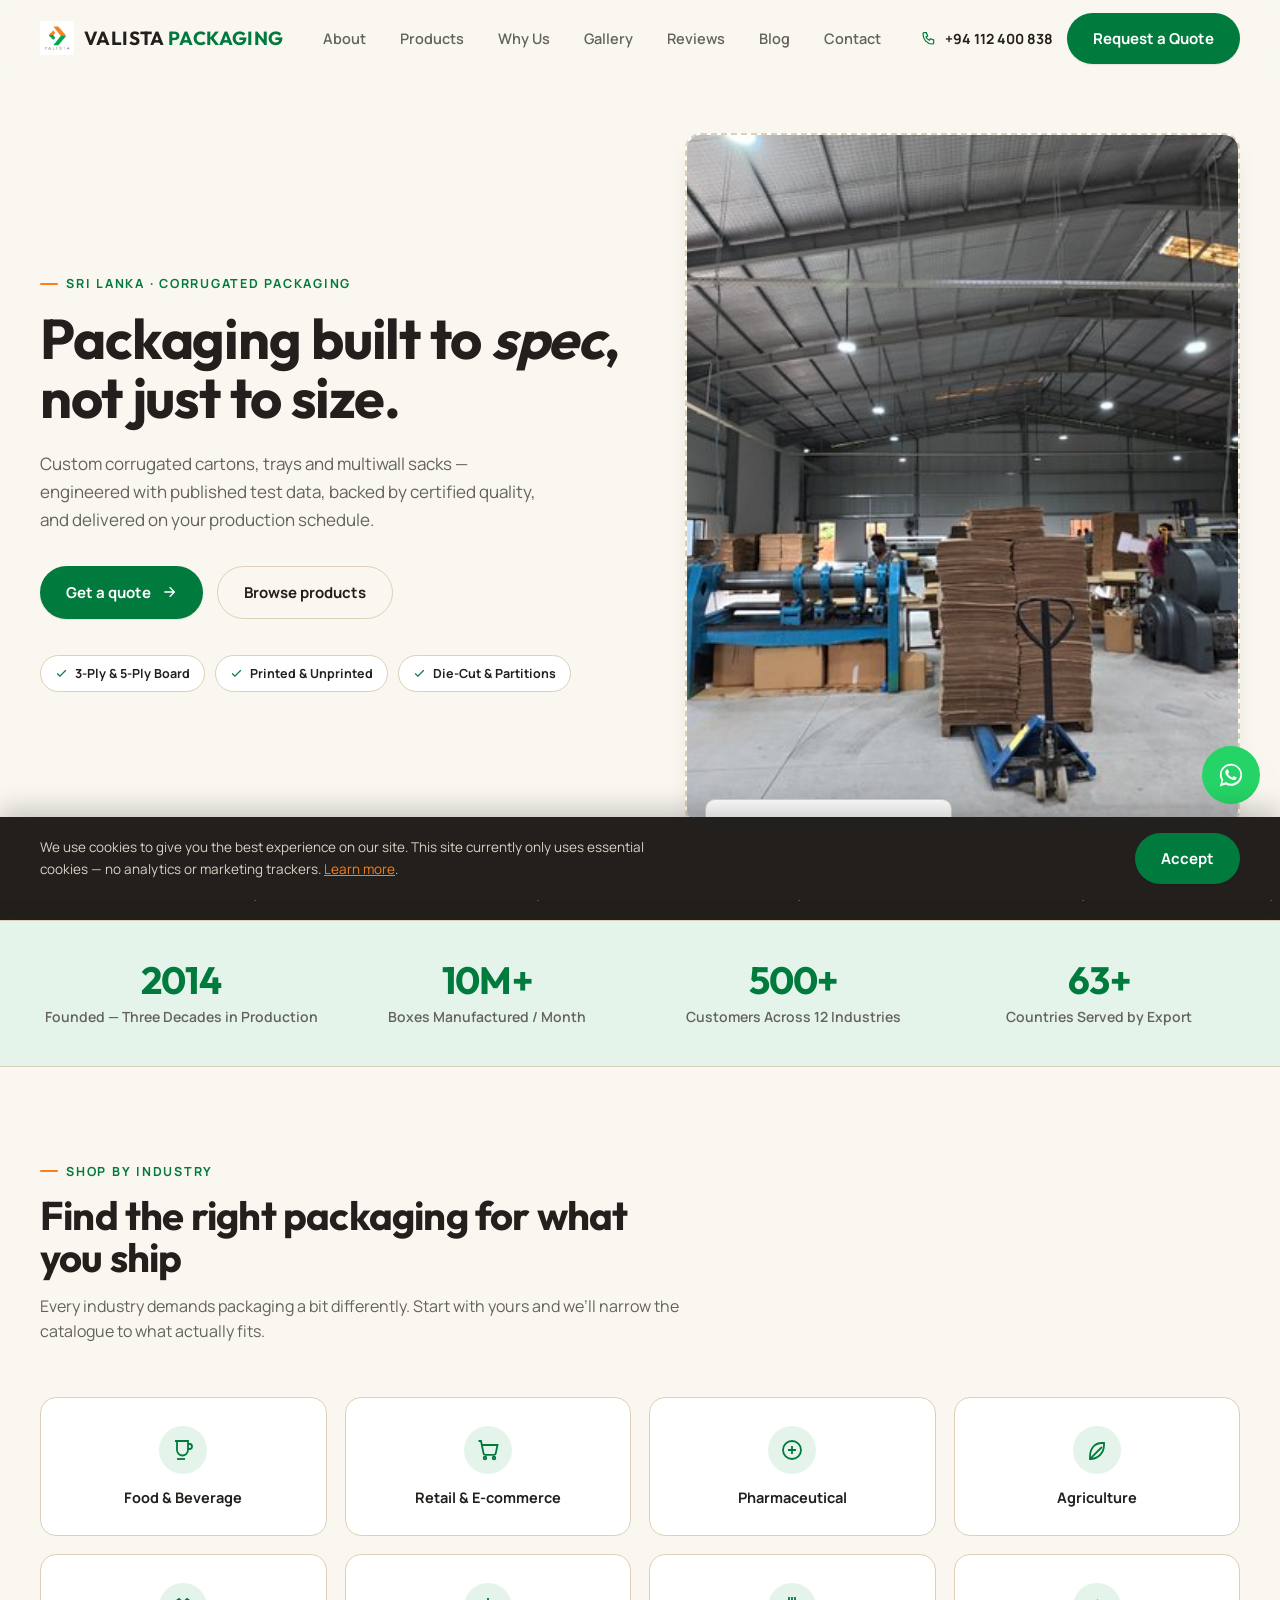
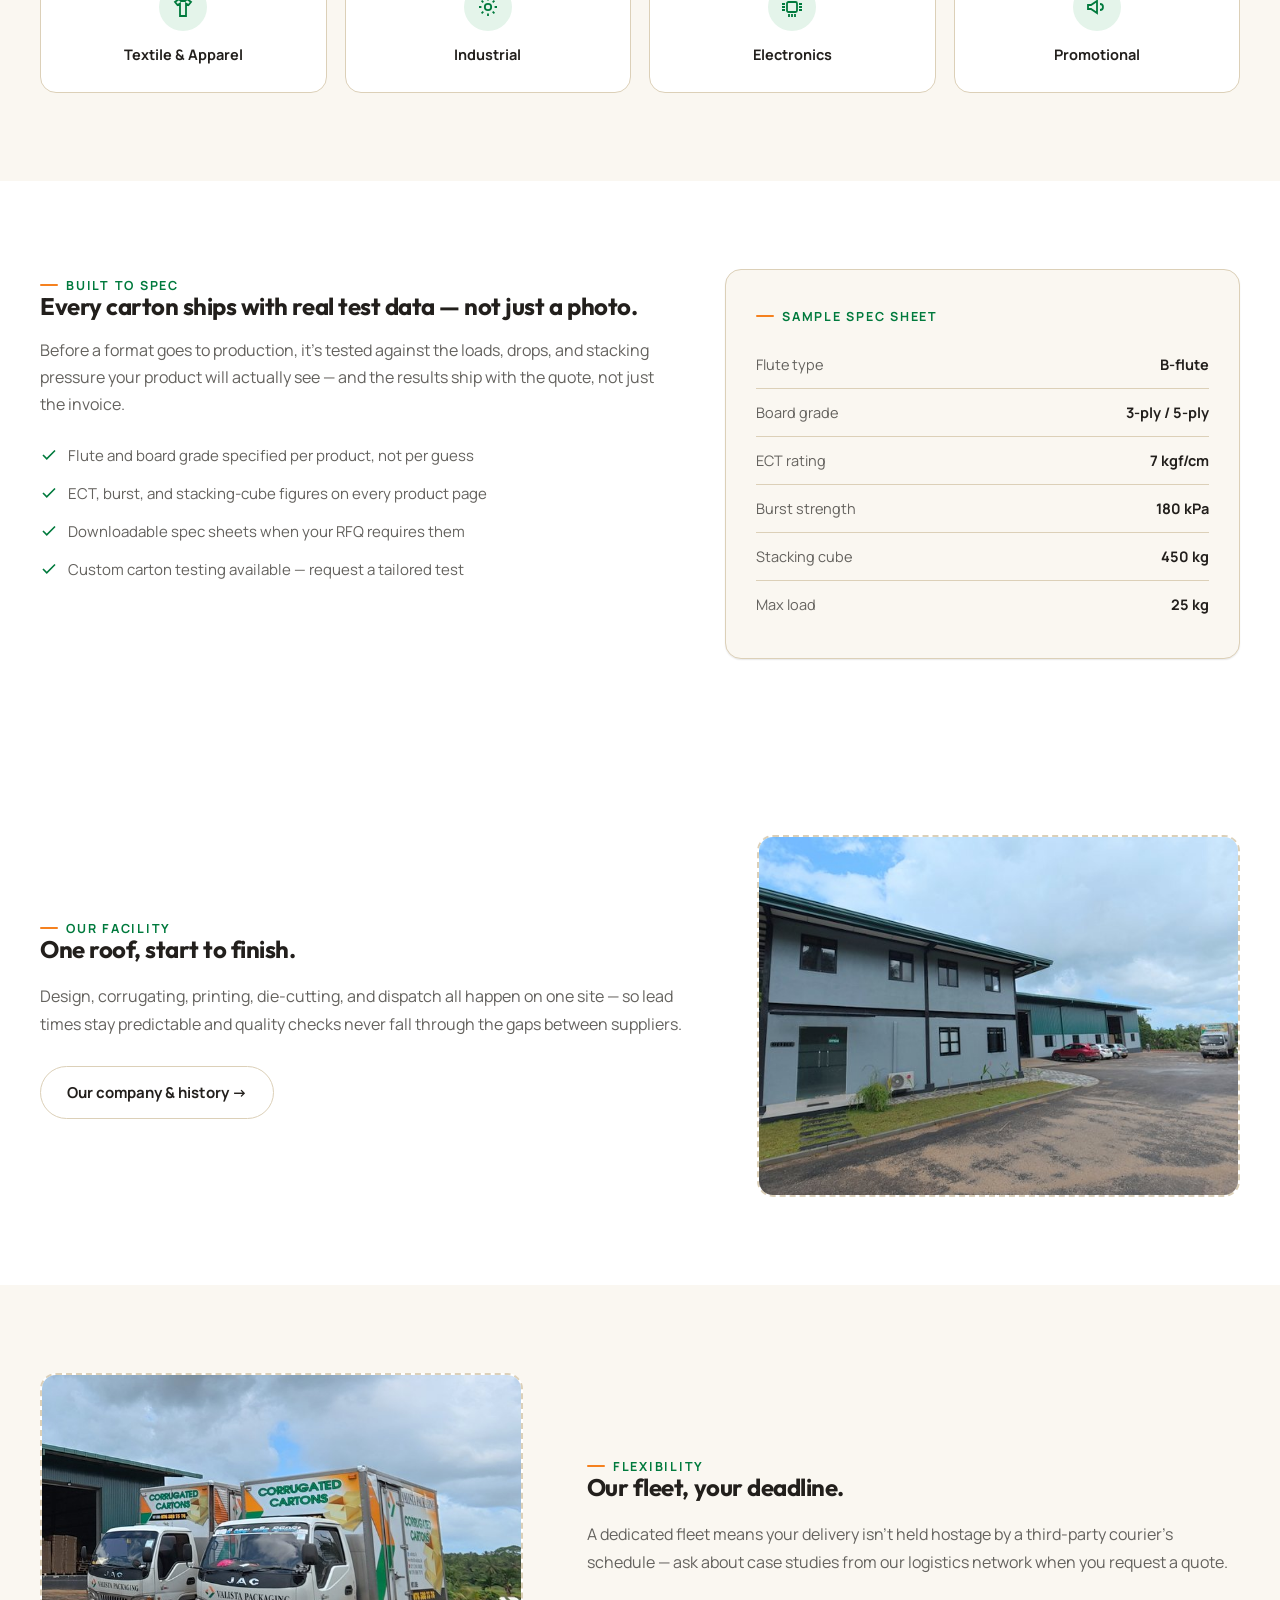
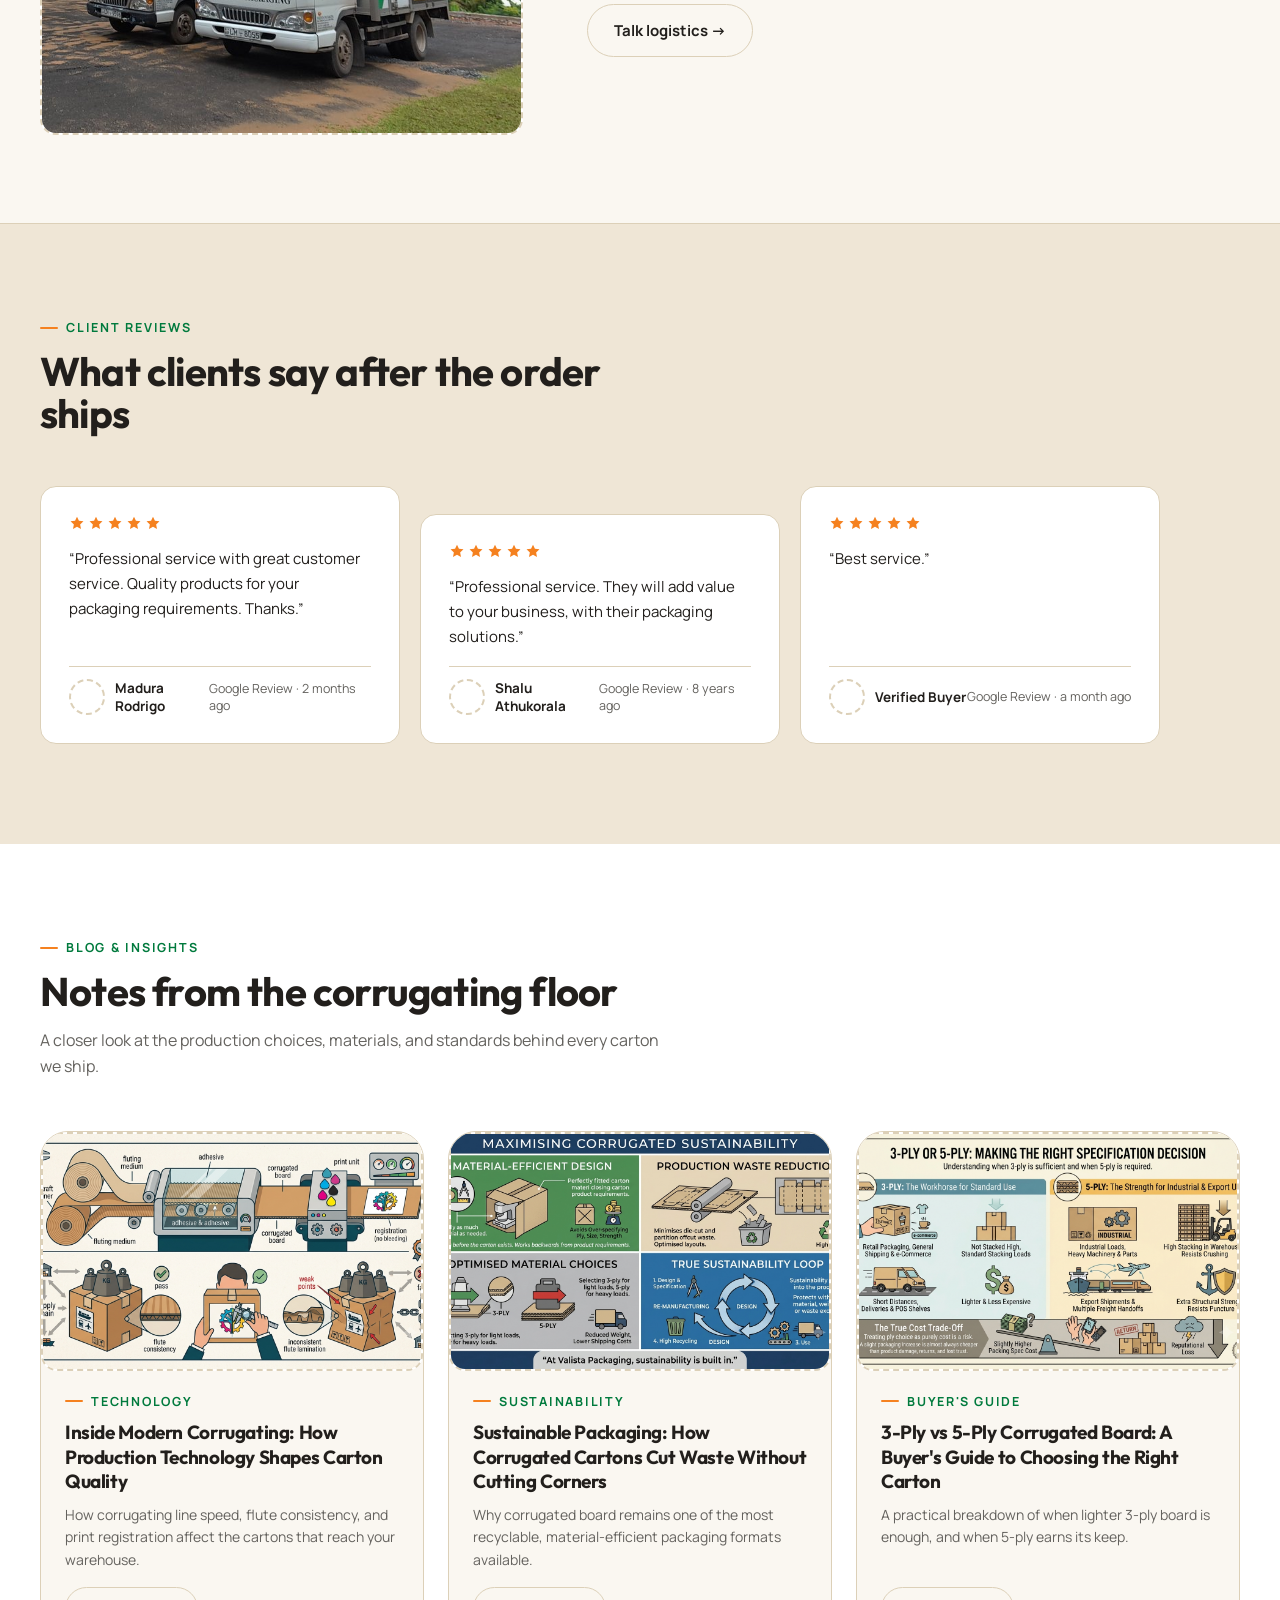
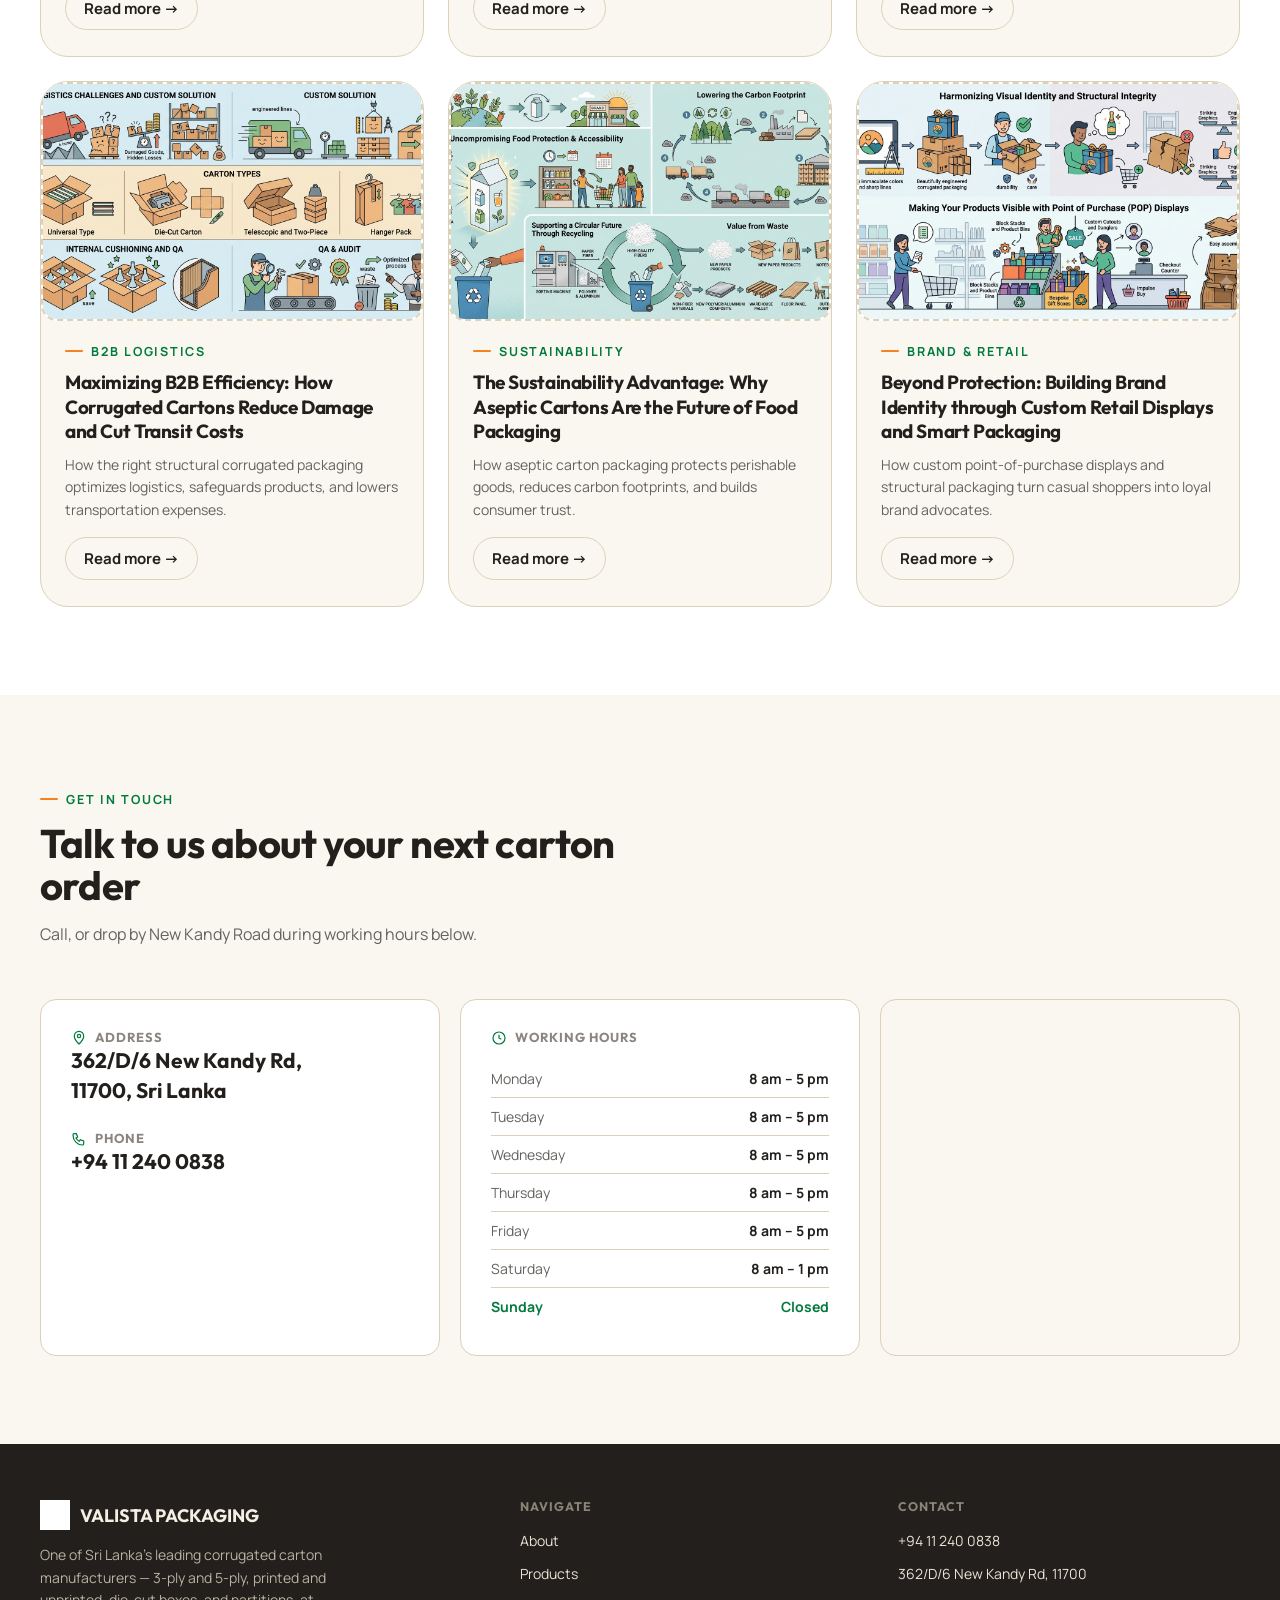
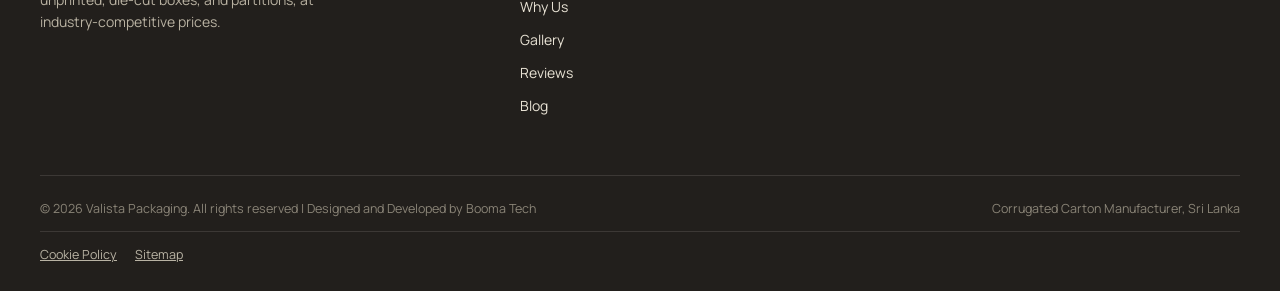
==== commit 2cd96fd9: "Update service banner" ====
--- a/index.html
+++ b/index.html
@@ -120,7 +120,7 @@
 <section class="stats-banner reveal">
   <div class="container stats-grid">
     <div class="stat">
-      <h3>1994</h3>
+      <h3>2014</h3>
       <p>Founded &mdash; Three Decades in Production</p>
     </div>
     <div class="stat">
